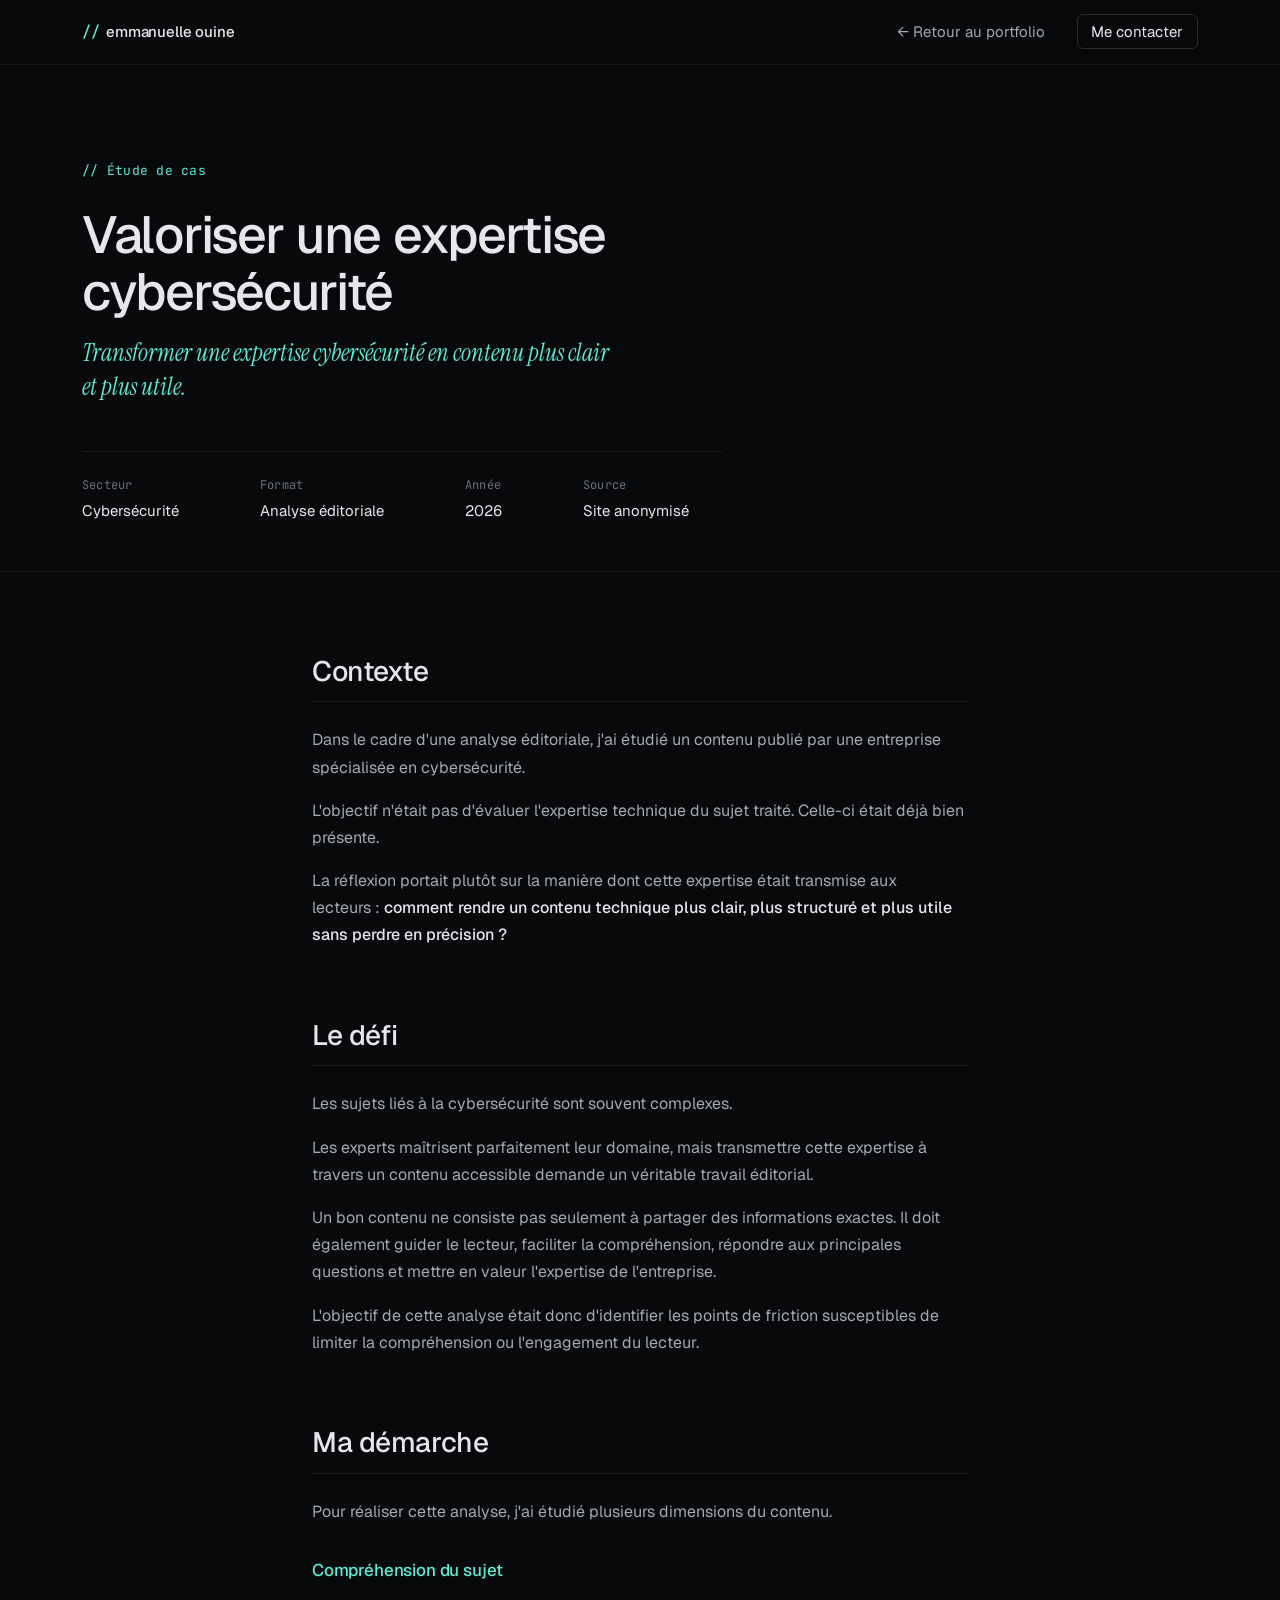
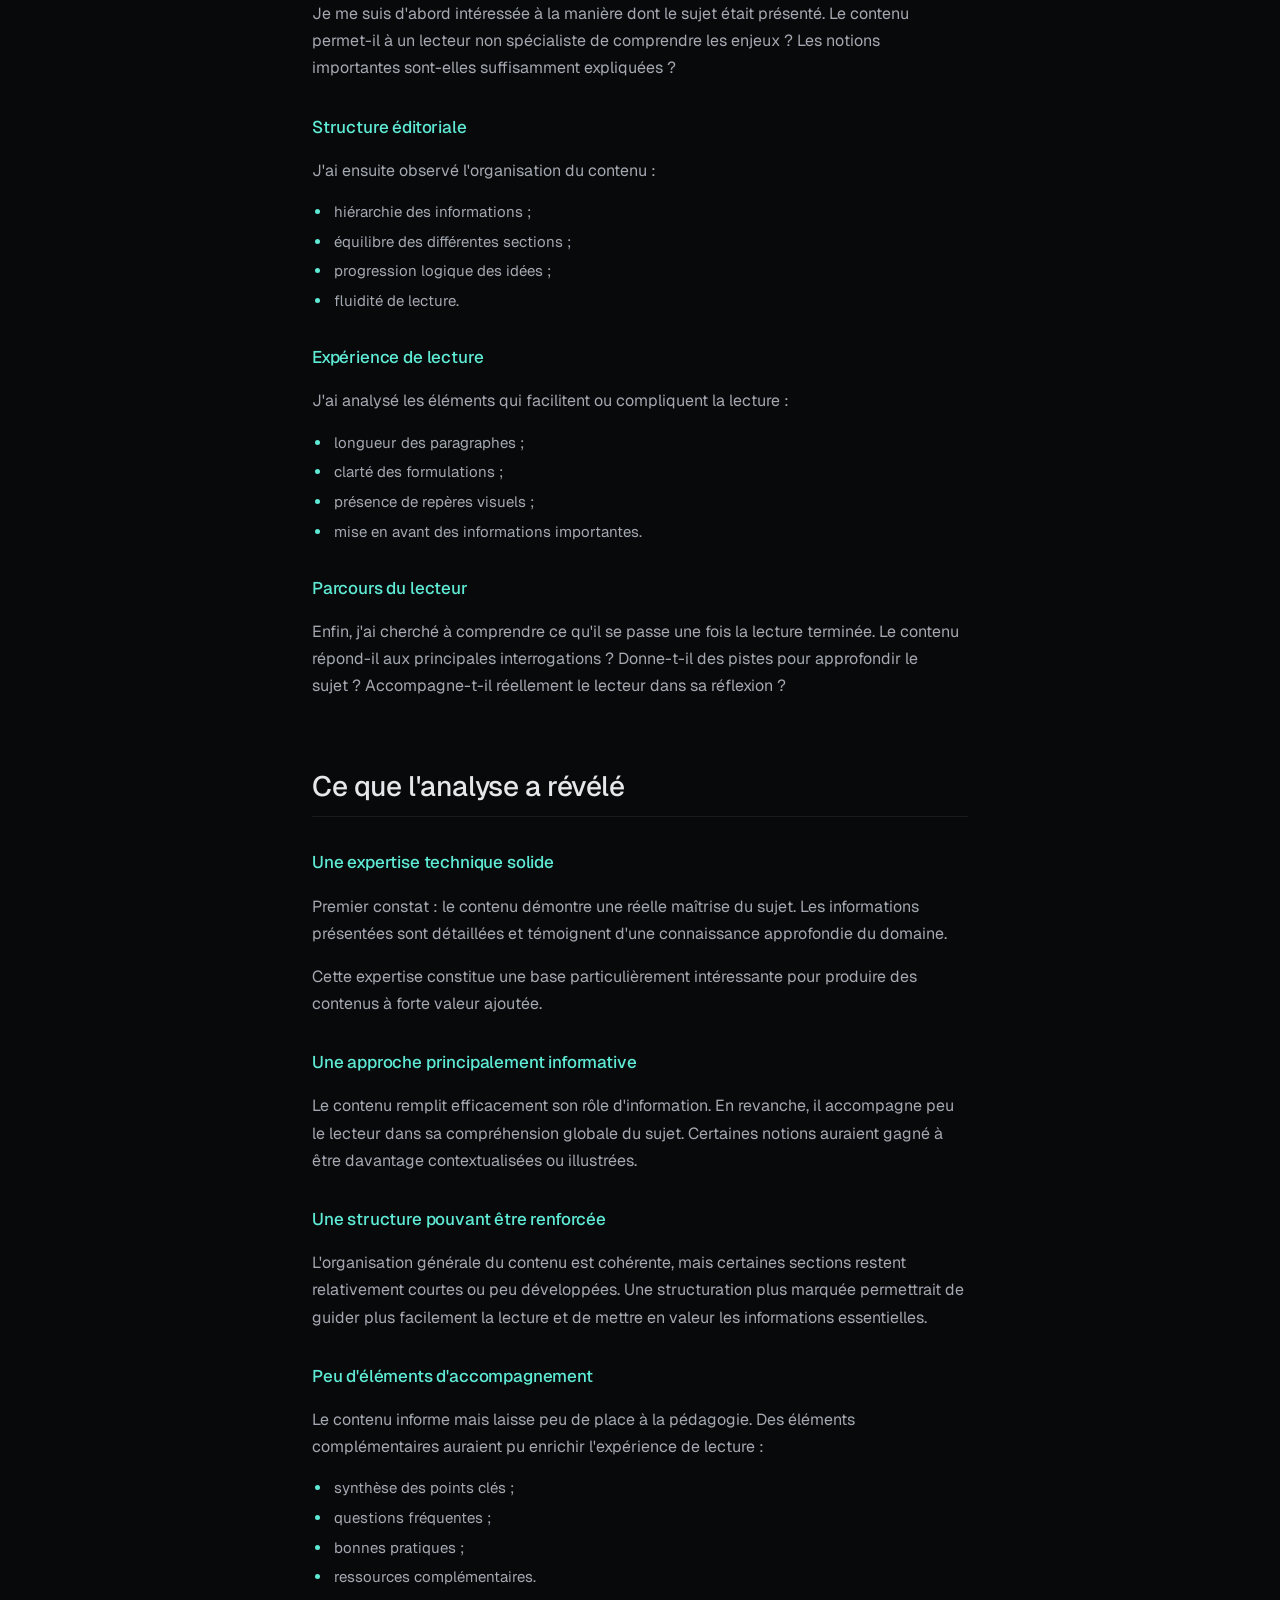
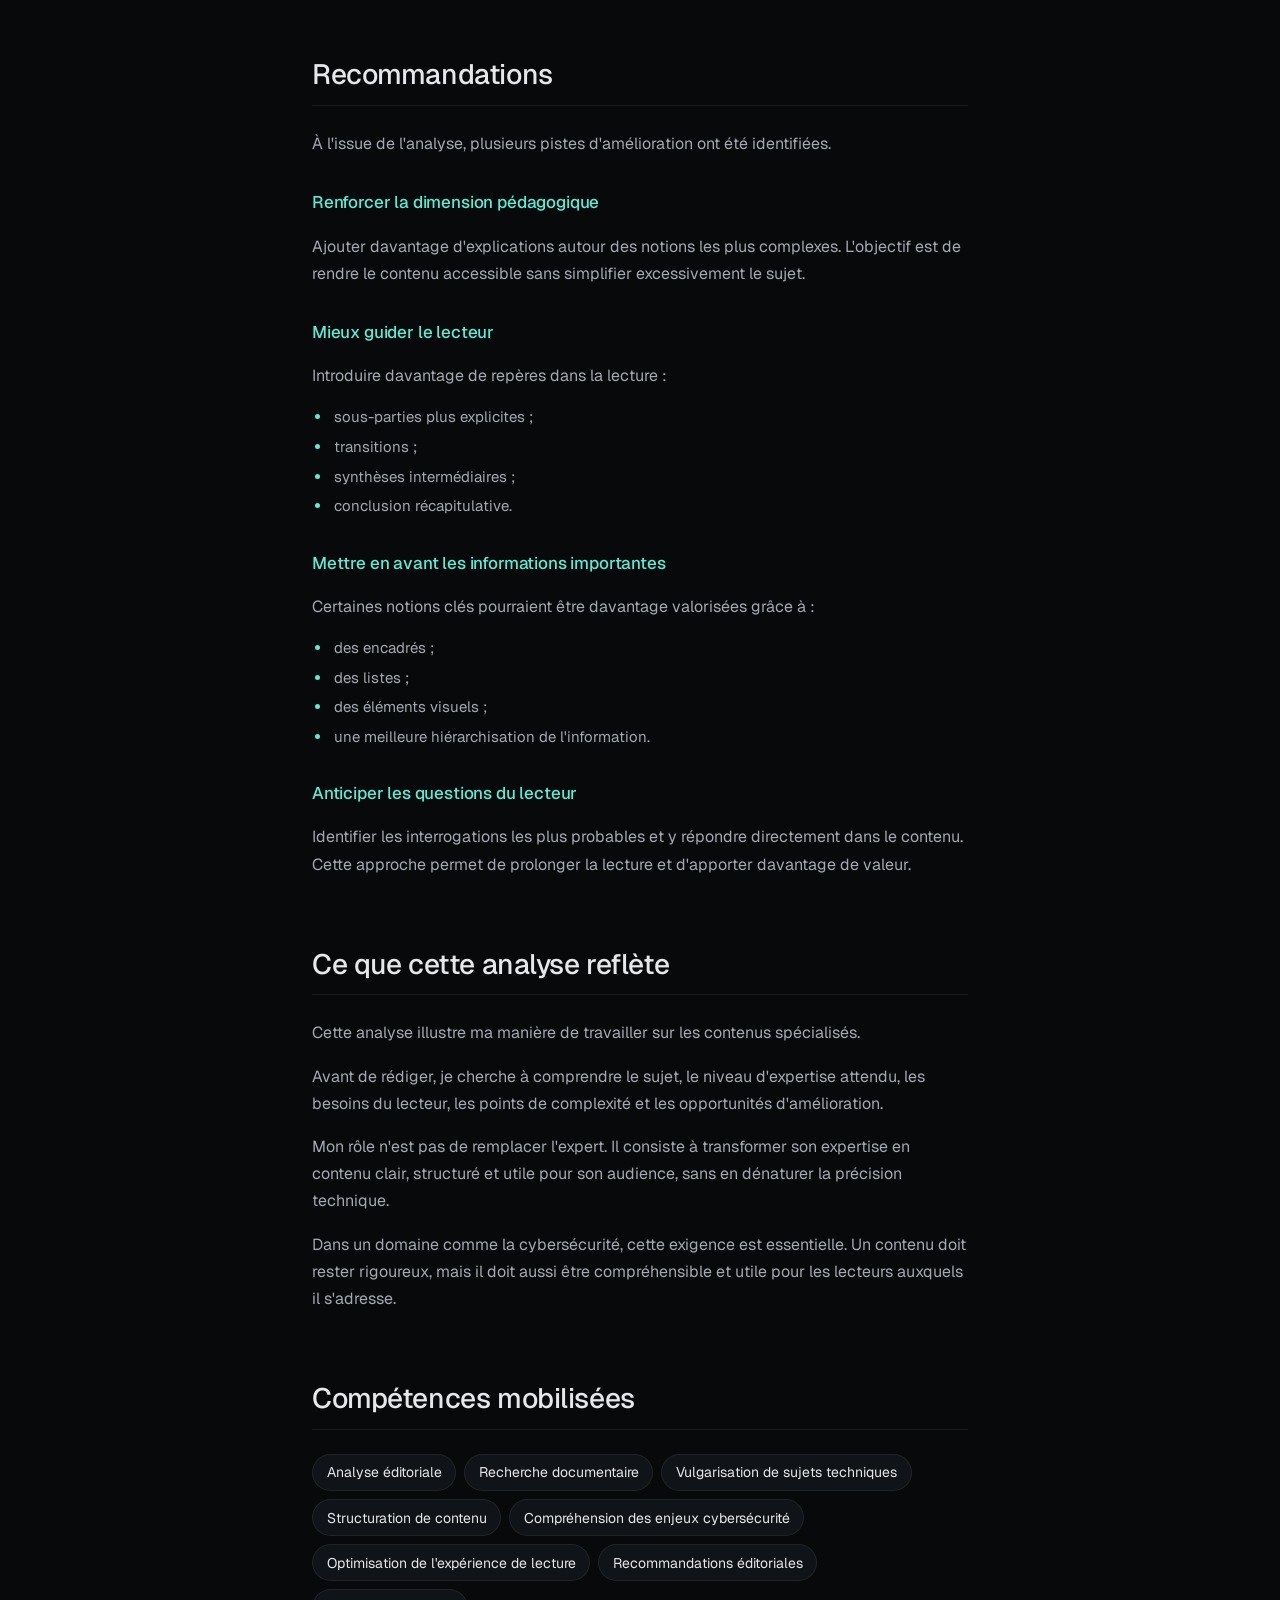
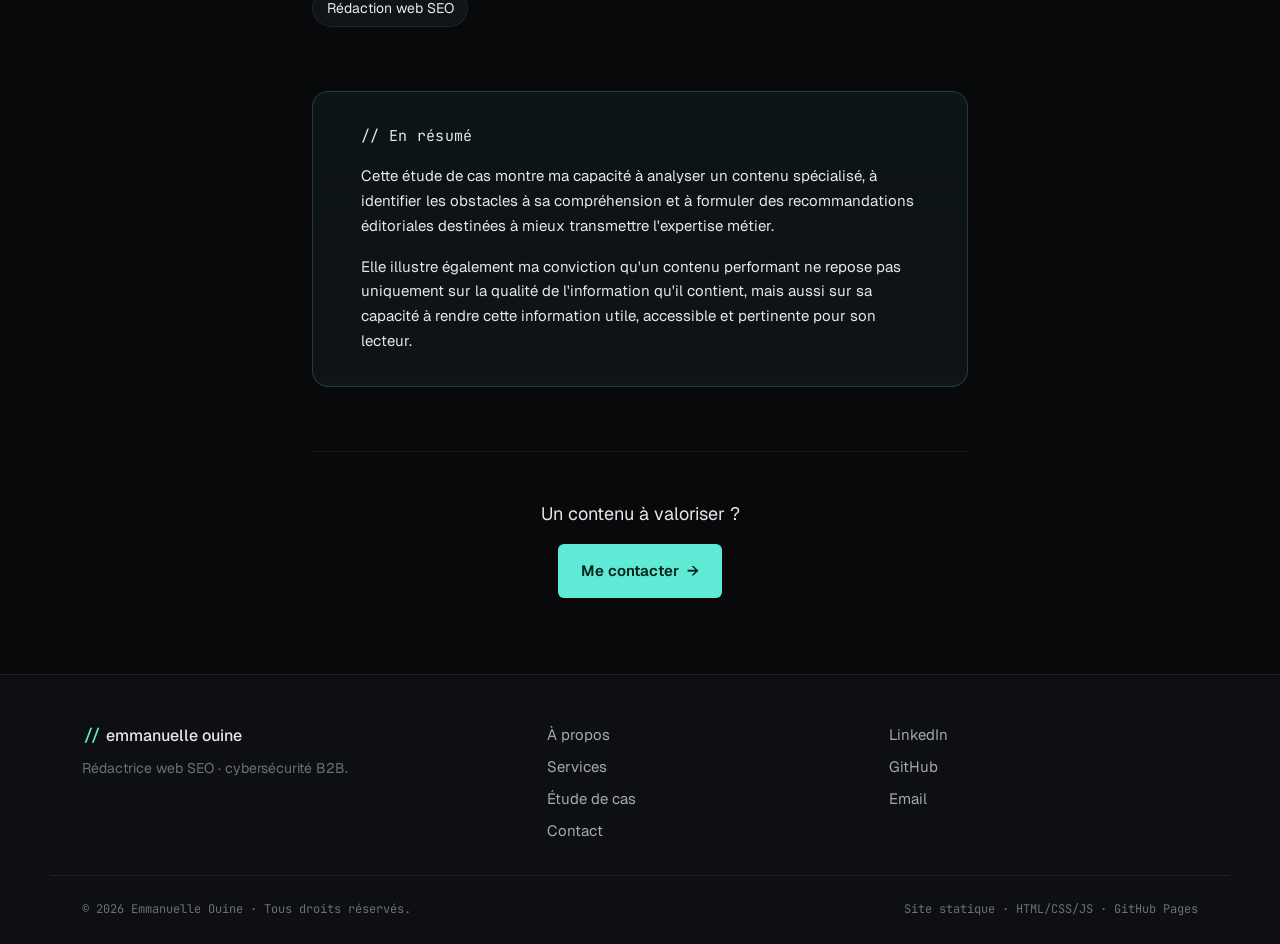
==== etude-de-cas.html @ cb632649 "Update etude-de-cas.html" ====
<!DOCTYPE html>
<html lang="fr">
<head>
  <!-- =============================================================
       MÉTADONNÉES TECHNIQUES
       ============================================================= -->
  <meta charset="UTF-8" />
  <meta name="viewport" content="width=device-width, initial-scale=1.0" />
  <meta name="theme-color" content="#08090b" />

  <!-- =============================================================
       SEO
       ============================================================= -->
  <title>Étude de cas — Valoriser une expertise cybersécurité |  EO Rédaction web</title>
  <meta name="description" content="Analyse éditoriale d'un contenu cybersécurité existant. Identifier les leviers permettant de mieux transmettre une expertise technique à travers le contenu." />
  <meta name="author" content="Emmanuelle Ouine" />
  <meta name="robots" content="index, follow" />
  <link rel="canonical" href="https://eo-redactrice-web.github.io/mon-portfolio/etude-de-cas.html" />

  <!-- Open Graph -->
  <meta property="og:type" content="article" />
  <meta property="og:locale" content="fr_FR" />
  <meta property="og:title" content="Étude de cas — Valoriser une expertise cybersécurité" />
  <meta property="og:description" content="Analyse éditoriale d'un contenu cybersécurité existant." />
  <meta property="og:url" content="https://eo-redactrice-web.github.io/mon-portfolio/etude-de-cas.html" />
  <meta property="og:image" content="https://eo-redactrice-web.github.io/mon-portfolio/assets/img/og-image.png" />

  <!-- Favicon -->
  <link rel="icon" type="image/svg+xml" href="data:image/svg+xml,%3Csvg xmlns='http://www.w3.org/2000/svg' viewBox='0 0 32 32'%3E%3Crect width='32' height='32' rx='6' fill='%2308090b'/%3E%3Ctext x='16' y='22' font-family='monospace' font-size='18' font-weight='700' fill='%235eead4' text-anchor='middle'%3E%2F%2F%3C/text%3E%3C/svg%3E" />

  <!-- Typographie -->
  <link rel="preconnect" href="https://fonts.googleapis.com" />
  <link rel="preconnect" href="https://fonts.gstatic.com" crossorigin />
  <link href="https://fonts.googleapis.com/css2?family=Geist:wght@300;400;500;600;700&family=JetBrains+Mono:wght@400;500&family=Instrument+Serif:ital@0;1&display=swap" rel="stylesheet" />

  <!-- Feuille de style principale (héritée du portfolio) -->
  <link rel="stylesheet" href="assets/css/style.css" />
</head>

<body>

  <!-- =============================================================
       HEADER
       ============================================================= -->
  <header class="site-header">
    <nav class="nav" aria-label="Navigation principale">
      <a href="index.html" class="nav-logo" aria-label="Retour à l'accueil">
        <span class="logo-mark">//</span>
        <span class="logo-name">emmanuelle ouine</span>
      </a>

      <ul class="nav-list">
        <li><a href="index.html">← Retour au portfolio</a></li>
        <li><a href="index.html#contact" class="nav-cta">Me contacter</a></li>
      </ul>
    </nav>
  </header>

  <main id="top">

    <!-- =============================================================
         EN-TÊTE DE L'ÉTUDE
         ============================================================= -->
    <section class="case-hero">
      <div class="container">
        <p class="section-label">// Étude de cas</p>

        <h1 class="case-hero-title">Valoriser une expertise cybersécurité</h1>

        <p class="case-hero-sub">
          Transformer une expertise cybersécurité en contenu plus clair et plus utile.
        </p>

        <ul class="case-hero-meta" aria-label="Métadonnées de l'étude">
          <li><span class="meta-key">Secteur</span><span>Cybersécurité</span></li>
          <li><span class="meta-key">Format</span><span>Analyse éditoriale</span></li>
          <li><span class="meta-key">Année</span><span>2026</span></li>
          <li><span class="meta-key">Source</span><span>Site anonymisé</span></li>
        </ul>
      </div>
    </section>

    <!-- =============================================================
         CORPS DE L'ÉTUDE
         ============================================================= -->
    <article class="case-body">
      <div class="container case-container">

        <!-- Contexte -->
        <section class="case-section">
          <h2>Contexte</h2>
          <p>
            Dans le cadre d'une analyse éditoriale, j'ai étudié un contenu publié par une entreprise spécialisée en cybersécurité.
          </p>
          <p>
            L'objectif n'était pas d'évaluer l'expertise technique du sujet traité. Celle-ci était déjà bien présente.
          </p>
          <p>
            La réflexion portait plutôt sur la manière dont cette expertise était transmise aux lecteurs&nbsp;: <strong>comment rendre un contenu technique plus clair, plus structuré et plus utile sans perdre en précision&nbsp;?</strong>
          </p>
        </section>

        <!-- Défi -->
        <section class="case-section">
          <h2>Le défi</h2>
          <p>
            Les sujets liés à la cybersécurité sont souvent complexes.
          </p>
          <p>
            Les experts maîtrisent parfaitement leur domaine, mais transmettre cette expertise à travers un contenu accessible demande un véritable travail éditorial.
          </p>
          <p>
            Un bon contenu ne consiste pas seulement à partager des informations exactes. Il doit également guider le lecteur, faciliter la compréhension, répondre aux principales questions et mettre en valeur l'expertise de l'entreprise.
          </p>
          <p>
            L'objectif de cette analyse était donc d'identifier les points de friction susceptibles de limiter la compréhension ou l'engagement du lecteur.
          </p>
        </section>

        <!-- Démarche -->
        <section class="case-section">
          <h2>Ma démarche</h2>
          <p>
            Pour réaliser cette analyse, j'ai étudié plusieurs dimensions du contenu.
          </p>

          <h3>Compréhension du sujet</h3>
          <p>
            Je me suis d'abord intéressée à la manière dont le sujet était présenté. Le contenu permet-il à un lecteur non spécialiste de comprendre les enjeux&nbsp;? Les notions importantes sont-elles suffisamment expliquées&nbsp;?
          </p>

          <h3>Structure éditoriale</h3>
          <p>J'ai ensuite observé l'organisation du contenu&nbsp;:</p>
          <ul class="case-list">
            <li>hiérarchie des informations&nbsp;;</li>
            <li>équilibre des différentes sections&nbsp;;</li>
            <li>progression logique des idées&nbsp;;</li>
            <li>fluidité de lecture.</li>
          </ul>

          <h3>Expérience de lecture</h3>
          <p>J'ai analysé les éléments qui facilitent ou compliquent la lecture&nbsp;:</p>
          <ul class="case-list">
            <li>longueur des paragraphes&nbsp;;</li>
            <li>clarté des formulations&nbsp;;</li>
            <li>présence de repères visuels&nbsp;;</li>
            <li>mise en avant des informations importantes.</li>
          </ul>

          <h3>Parcours du lecteur</h3>
          <p>
            Enfin, j'ai cherché à comprendre ce qu'il se passe une fois la lecture terminée. Le contenu répond-il aux principales interrogations&nbsp;? Donne-t-il des pistes pour approfondir le sujet&nbsp;? Accompagne-t-il réellement le lecteur dans sa réflexion&nbsp;?
          </p>
        </section>

        <!-- Constats -->
        <section class="case-section">
          <h2>Ce que l'analyse a révélé</h2>

          <h3>Une expertise technique solide</h3>
          <p>
            Premier constat&nbsp;: le contenu démontre une réelle maîtrise du sujet. Les informations présentées sont détaillées et témoignent d'une connaissance approfondie du domaine.
          </p>
          <p>
            Cette expertise constitue une base particulièrement intéressante pour produire des contenus à forte valeur ajoutée.
          </p>

          <h3>Une approche principalement informative</h3>
          <p>
            Le contenu remplit efficacement son rôle d'information. En revanche, il accompagne peu le lecteur dans sa compréhension globale du sujet. Certaines notions auraient gagné à être davantage contextualisées ou illustrées.
          </p>

          <h3>Une structure pouvant être renforcée</h3>
          <p>
            L'organisation générale du contenu est cohérente, mais certaines sections restent relativement courtes ou peu développées. Une structuration plus marquée permettrait de guider plus facilement la lecture et de mettre en valeur les informations essentielles.
          </p>

          <h3>Peu d'éléments d'accompagnement</h3>
          <p>
            Le contenu informe mais laisse peu de place à la pédagogie. Des éléments complémentaires auraient pu enrichir l'expérience de lecture&nbsp;:
          </p>
          <ul class="case-list">
            <li>synthèse des points clés&nbsp;;</li>
            <li>questions fréquentes&nbsp;;</li>
            <li>bonnes pratiques&nbsp;;</li>
            <li>ressources complémentaires.</li>
          </ul>
        </section>

        <!-- Recommandations -->
        <section class="case-section">
          <h2>Recommandations</h2>
          <p>
            À l'issue de l'analyse, plusieurs pistes d'amélioration ont été identifiées.
          </p>

          <h3>Renforcer la dimension pédagogique</h3>
          <p>
            Ajouter davantage d'explications autour des notions les plus complexes. L'objectif est de rendre le contenu accessible sans simplifier excessivement le sujet.
          </p>

          <h3>Mieux guider le lecteur</h3>
          <p>Introduire davantage de repères dans la lecture&nbsp;:</p>
          <ul class="case-list">
            <li>sous-parties plus explicites&nbsp;;</li>
            <li>transitions&nbsp;;</li>
            <li>synthèses intermédiaires&nbsp;;</li>
            <li>conclusion récapitulative.</li>
          </ul>

          <h3>Mettre en avant les informations importantes</h3>
          <p>Certaines notions clés pourraient être davantage valorisées grâce à&nbsp;:</p>
          <ul class="case-list">
            <li>des encadrés&nbsp;;</li>
            <li>des listes&nbsp;;</li>
            <li>des éléments visuels&nbsp;;</li>
            <li>une meilleure hiérarchisation de l'information.</li>
          </ul>

          <h3>Anticiper les questions du lecteur</h3>
          <p>
            Identifier les interrogations les plus probables et y répondre directement dans le contenu. Cette approche permet de prolonger la lecture et d'apporter davantage de valeur.
          </p>
        </section>

        <!-- Ce que cela reflète (fusion validée) -->
        <section class="case-section">
          <h2>Ce que cette analyse reflète</h2>
          <p>
            Cette analyse illustre ma manière de travailler sur les contenus spécialisés.
          </p>
          <p>
            Avant de rédiger, je cherche à comprendre le sujet, le niveau d'expertise attendu, les besoins du lecteur, les points de complexité et les opportunités d'amélioration.
          </p>
          <p>
            Mon rôle n'est pas de remplacer l'expert. Il consiste à transformer son expertise en contenu clair, structuré et utile pour son audience, sans en dénaturer la précision technique.
          </p>
          <p>
            Dans un domaine comme la cybersécurité, cette exigence est essentielle. Un contenu doit rester rigoureux, mais il doit aussi être compréhensible et utile pour les lecteurs auxquels il s'adresse.
          </p>
        </section>

        <!-- Compétences mobilisées -->
        <section class="case-section">
          <h2>Compétences mobilisées</h2>
          <ul class="case-skills-list">
            <li>Analyse éditoriale</li>
            <li>Recherche documentaire</li>
            <li>Vulgarisation de sujets techniques</li>
            <li>Structuration de contenu</li>
            <li>Compréhension des enjeux cybersécurité</li>
            <li>Optimisation de l'expérience de lecture</li>
            <li>Recommandations éditoriales</li>
            <li>Rédaction web SEO</li>
          </ul>
        </section>

        <!-- En résumé (encadré) -->
        <aside class="case-summary" aria-label="Résumé">
          <p class="case-summary-label">// En résumé</p>
          <p>
            Cette étude de cas montre ma capacité à analyser un contenu spécialisé, à identifier les obstacles à sa compréhension et à formuler des recommandations éditoriales destinées à mieux transmettre l'expertise métier.
          </p>
          <p>
            Elle illustre également ma conviction qu'un contenu performant ne repose pas uniquement sur la qualité de l'information qu'il contient, mais aussi sur sa capacité à rendre cette information utile, accessible et pertinente pour son lecteur.
          </p>
        </aside>

        <!-- CTA final -->
        <div class="case-cta">
          <p class="case-cta-text">Un contenu à valoriser&nbsp;?</p>
          <a href="index.html#contact" class="btn btn-primary">
            Me contacter
            <span aria-hidden="true">→</span>
          </a>
        </div>

      </div>
    </article>

  </main>

  <!-- =============================================================
       FOOTER
       ============================================================= -->
  <footer class="site-footer">
    <div class="container footer-grid">
      <div>
        <p class="footer-logo"><span class="logo-mark">//</span> emmanuelle ouine</p>
        <p class="footer-tag">Rédactrice web SEO · cybersécurité B2B.</p>
      </div>

      <nav class="footer-nav" aria-label="Liens secondaires">
        <a href="index.html#about">À propos</a>
        <a href="index.html#services">Services</a>
        <a href="index.html#portfolio">Étude de cas</a>
        <a href="index.html#contact">Contact</a>
      </nav>

      <div class="footer-social">
        <a href="https://www.linkedin.com/in/emmanuelle-ouine-redactrice-web-seo" target="_blank" rel="noopener">LinkedIn</a>
        <a href="https://github.com/eo-redactrice-web" target="_blank" rel="noopener">GitHub</a>
        <a href="mailto:e.o.redactriceweb@gmail.com">Email</a>
      </div>
    </div>

    <div class="container footer-bottom">
      <p>© <span id="year"></span> Emmanuelle Ouine · Tous droits réservés.</p>
      <p class="footer-tech">Site statique · HTML/CSS/JS · GitHub Pages</p>
    </div>
  </footer>

  <!-- Petit script juste pour l'année dynamique -->
  <script>
    document.getElementById('year').textContent = new Date().getFullYear();
  </script>
</body>
</html>
---- assets/css/style.css ----
/* =================================================================
   STYLE.CSS · Portfolio Emmanuelle Ouine, rédactrice SEO cyber
   ================================================================= */


/* =================================================================
   1. RESET & BASE
   ================================================================= */

*,
*::before,
*::after {
  box-sizing: border-box;
  margin: 0;
  padding: 0;
}

html {
  scroll-behavior: smooth;
  -webkit-text-size-adjust: 100%;
}

body {
  font-family: var(--font-sans);
  font-size: 16px;
  line-height: 1.6;
  color: var(--color-text);
  background: var(--color-bg);
  -webkit-font-smoothing: antialiased;
  -moz-osx-font-smoothing: grayscale;
  overflow-x: hidden;
}

img,
svg {
  max-width: 100%;
  display: block;
}

a {
  color: inherit;
  text-decoration: none;
}

ul,
ol {
  list-style: none;
}

button {
  font: inherit;
  cursor: pointer;
  background: none;
  border: none;
  color: inherit;
}

input,
textarea,
select {
  font: inherit;
  color: inherit;
}

::selection {
  background: var(--color-accent);
  color: var(--color-bg);
}


/* =================================================================
   2. DESIGN TOKENS
   ================================================================= */

:root {
  --color-bg: #08090b;
  --color-bg-soft: #0d0f12;
  --color-bg-card: #101317;
  --color-border: rgba(255, 255, 255, 0.07);
  --color-border-strong: rgba(255, 255, 255, 0.14);

  --color-text: #e6e7ea;
  --color-text-soft: #a4a8b0;
  --color-text-muted: #6b7079;

  --color-accent: #5eead4;
  --color-accent-dim: rgba(94, 234, 212, 0.12);
  --color-accent-glow: rgba(94, 234, 212, 0.25);

  --font-sans: 'Geist', system-ui, -apple-system, 'Segoe UI', sans-serif;
  --font-mono: 'JetBrains Mono', 'SF Mono', Menlo, Consolas, monospace;
  --font-display: 'Instrument Serif', Georgia, serif;

  --space-1: 0.5rem;
  --space-2: 1rem;
  --space-3: 1.5rem;
  --space-4: 2rem;
  --space-5: 3rem;
  --space-6: 4rem;
  --space-7: 6rem;
  --space-8: 8rem;

  --radius-sm: 6px;
  --radius: 10px;
  --radius-lg: 16px;

  --container-w: 1180px;
  --gutter: clamp(1.25rem, 4vw, 2rem);

  --t-fast: 150ms ease;
  --t: 250ms cubic-bezier(0.4, 0, 0.2, 1);
  --t-slow: 500ms cubic-bezier(0.4, 0, 0.2, 1);
}


/* =================================================================
   3. UTILITAIRES & STRUCTURE
   ================================================================= */

.container {
  width: 100%;
  max-width: var(--container-w);
  margin-inline: auto;
  padding-inline: var(--gutter);
}

.section {
  padding-block: clamp(4rem, 10vw, 8rem);
  position: relative;
}

.section-dark {
  background: var(--color-bg-soft);
  border-block: 1px solid var(--color-border);
}

.section-label {
  font-family: var(--font-mono);
  font-size: 0.8125rem;
  color: var(--color-accent);
  letter-spacing: 0.02em;
  margin-bottom: var(--space-3);
}

.section-title {
  font-size: clamp(1.75rem, 4vw, 2.75rem);
  line-height: 1.15;
  font-weight: 500;
  letter-spacing: -0.02em;
  color: var(--color-text);
  margin-bottom: var(--space-3);
  max-width: 22ch;
}

.section-title em {
  font-family: var(--font-display);
  font-style: italic;
  font-weight: 400;
  color: var(--color-accent);
  letter-spacing: 0;
}

.section-sub {
  color: var(--color-text-soft);
  font-size: 1.0625rem;
  max-width: 60ch;
}

.section-head {
  margin-bottom: var(--space-6);
}

.two-col {
  display: grid;
  grid-template-columns: 1fr;
  gap: var(--space-5);
}

@media (min-width: 800px) {
  .two-col {
    grid-template-columns: 220px 1fr;
    gap: var(--space-6);
  }
}

.lead {
  font-size: 1.125rem;
  color: var(--color-text);
  margin-bottom: var(--space-3);
}

.quiet {
  color: var(--color-text-muted);
  font-size: 0.9375rem;
}


/* =================================================================
   4. BARRE DE STATUT
   ================================================================= */

.status-bar {
  display: flex;
  align-items: center;
  gap: 0.625rem;
  justify-content: center;
  padding: 0.625rem var(--gutter);
  font-family: var(--font-mono);
  font-size: 0.75rem;
  color: var(--color-text-muted);
  background: var(--color-bg-soft);
  border-bottom: 1px solid var(--color-border);
}

.status-dot {
  width: 7px;
  height: 7px;
  border-radius: 50%;
  background: var(--color-accent);
  box-shadow: 0 0 0 0 var(--color-accent-glow);
  animation: pulse 2.4s ease-out infinite;
}

@keyframes pulse {
  0%   { box-shadow: 0 0 0 0 var(--color-accent-glow); }
  70%  { box-shadow: 0 0 0 10px rgba(94, 234, 212, 0); }
  100% { box-shadow: 0 0 0 0 rgba(94, 234, 212, 0); }
}


/* =================================================================
   5. HEADER & NAVIGATION
   ================================================================= */

.site-header {
  position: sticky;
  top: 0;
  z-index: 50;
  background: rgba(8, 9, 11, 0.72);
  backdrop-filter: saturate(140%) blur(10px);
  -webkit-backdrop-filter: saturate(140%) blur(10px);
  border-bottom: 1px solid var(--color-border);
}

.nav {
  display: flex;
  align-items: center;
  justify-content: space-between;
  gap: var(--space-3);
  height: 64px;
  max-width: var(--container-w);
  margin-inline: auto;
  padding-inline: var(--gutter);
}

.nav-logo {
  display: inline-flex;
  align-items: baseline;
  gap: 0.4rem;
  font-weight: 500;
  font-size: 0.9375rem;
  letter-spacing: -0.01em;
  color: var(--color-text);
}

.logo-mark {
  font-family: var(--font-mono);
  color: var(--color-accent);
}

.logo-name {
  font-weight: 500;
}

.nav-list {
  display: none;
  align-items: center;
  gap: var(--space-3);
}

@media (min-width: 880px) {
  .nav-list {
    display: flex;
  }
}

.nav-list a {
  font-size: 0.9375rem;
  color: var(--color-text-soft);
  transition: color var(--t-fast);
  padding: 0.4rem 0.5rem;
}

.nav-list a:hover {
  color: var(--color-text);
}

.nav-cta {
  border: 1px solid var(--color-border-strong);
  border-radius: var(--radius-sm);
  padding: 0.45rem 0.85rem !important;
  color: var(--color-text) !important;
  transition: border-color var(--t-fast), background var(--t-fast);
}

.nav-cta:hover {
  border-color: var(--color-accent);
  background: var(--color-accent-dim);
}

.nav-toggle {
  display: flex;
  flex-direction: column;
  gap: 4px;
  padding: 0.5rem;
}

.nav-toggle span {
  width: 22px;
  height: 1.5px;
  background: var(--color-text);
  transition: transform var(--t), opacity var(--t);
}

@media (min-width: 880px) {
  .nav-toggle { display: none; }
}

.nav.is-open .nav-list {
  display: flex;
  position: absolute;
  top: 64px;
  left: 0;
  right: 0;
  flex-direction: column;
  align-items: stretch;
  background: var(--color-bg);
  padding: var(--space-3) var(--gutter);
  border-bottom: 1px solid var(--color-border);
}

.nav.is-open .nav-list a {
  padding: 0.75rem 0;
}


/* =================================================================
   6. BOUTONS
   ================================================================= */

.btn {
  display: inline-flex;
  align-items: center;
  justify-content: center;
  gap: 0.5rem;
  padding: 0.85rem 1.4rem;
  font-size: 0.9375rem;
  font-weight: 500;
  border-radius: var(--radius-sm);
  border: 1px solid transparent;
  transition: background var(--t), border-color var(--t), color var(--t), transform var(--t-fast);
  white-space: nowrap;
}

.btn:active {
  transform: translateY(1px);
}

.btn-primary {
  background: var(--color-accent);
  color: #04211b;
  font-weight: 600;
}

.btn-primary:hover {
  background: #7ff0dc;
  box-shadow: 0 0 0 4px var(--color-accent-dim);
}

.btn-ghost {
  border-color: var(--color-border-strong);
  color: var(--color-text);
}

.btn-ghost:hover {
  border-color: var(--color-accent);
  color: var(--color-accent);
}

.btn-full {
  width: 100%;
}


/* =================================================================
   7. HERO
   ================================================================= */

.hero {
  position: relative;
  padding-block: clamp(4rem, 12vw, 9rem) clamp(4rem, 10vw, 8rem);
  overflow: hidden;
}

.hero-grid {
  position: absolute;
  inset: 0;
  background-image:
    linear-gradient(rgba(255, 255, 255, 0.025) 1px, transparent 1px),
    linear-gradient(90deg, rgba(255, 255, 255, 0.025) 1px, transparent 1px);
  background-size: 56px 56px;
  mask-image: radial-gradient(ellipse at 50% 0%, rgba(0, 0, 0, 1) 0%, rgba(0, 0, 0, 0.2) 60%, transparent 100%);
  -webkit-mask-image: radial-gradient(ellipse at 50% 0%, rgba(0, 0, 0, 1) 0%, rgba(0, 0, 0, 0.2) 60%, transparent 100%);
  pointer-events: none;
}

.hero::before {
  content: "";
  position: absolute;
  top: -20%;
  left: 50%;
  transform: translateX(-50%);
  width: 800px;
  height: 800px;
  background: radial-gradient(circle, var(--color-accent-glow) 0%, transparent 60%);
  filter: blur(80px);
  opacity: 0.35;
  pointer-events: none;
  z-index: 0;
}

.hero-content {
  position: relative;
  z-index: 1;
}

.hero-title {
  font-size: clamp(2.25rem, 6.5vw, 4.5rem);
  line-height: 1.05;
  font-weight: 500;
  letter-spacing: -0.035em;
  margin-bottom: var(--space-4);
  max-width: 18ch;
}

.hero-accent {
  display: block;
  font-family: var(--font-display);
  font-style: italic;
  font-weight: 400;
  color: var(--color-accent);
  letter-spacing: -0.01em;
  margin-top: 0.2em;
}

.hero-sub {
  font-size: 1.1875rem;
  color: var(--color-text-soft);
  max-width: 56ch;
  margin-bottom: var(--space-5);
  line-height: 1.55;
}

.hero-cta {
  display: flex;
  flex-wrap: wrap;
  gap: var(--space-2);
  margin-bottom: var(--space-7);
}

.hero-stats {
  display: grid;
  grid-template-columns: repeat(2, 1fr);
  gap: var(--space-3);
  padding-top: var(--space-4);
  border-top: 1px solid var(--color-border);
  max-width: 700px;
}

@media (min-width: 640px) {
  .hero-stats {
    grid-template-columns: repeat(4, 1fr);
  }
}

.hero-stats li {
  display: flex;
  flex-direction: column;
  gap: 0.25rem;
}

.stat-num {
  font-family: var(--font-mono);
  font-size: 1.0625rem;
  color: var(--color-text);
  font-weight: 500;
}

.stat-label {
  font-size: 0.8125rem;
  color: var(--color-text-muted);
}


/* =================================================================
   8. CARTES SERVICES
   ================================================================= */

.card-grid {
  display: grid;
  grid-template-columns: 1fr;
  gap: var(--space-3);
}

@media (min-width: 800px) {
  .card-grid {
    grid-template-columns: repeat(3, 1fr);
  }
}

.card {
  position: relative;
  padding: var(--space-4);
  background: var(--color-bg-card);
  border: 1px solid var(--color-border);
  border-radius: var(--radius-lg);
  transition: border-color var(--t), transform var(--t);
}

.card:hover {
  border-color: var(--color-border-strong);
  transform: translateY(-2px);
}

.card-highlight {
  border-color: rgba(94, 234, 212, 0.25);
  background: linear-gradient(180deg, rgba(94, 234, 212, 0.04) 0%, var(--color-bg-card) 100%);
}

.card-num {
  font-family: var(--font-mono);
  font-size: 0.8125rem;
  color: var(--color-accent);
  margin-bottom: var(--space-3);
}

.card-title {
  font-size: 1.25rem;
  font-weight: 500;
  letter-spacing: -0.01em;
  margin-bottom: var(--space-2);
}

.card-desc {
  color: var(--color-text-soft);
  margin-bottom: var(--space-3);
  font-size: 0.9375rem;
  line-height: 1.6;
}

.card-tags {
  display: flex;
  flex-wrap: wrap;
  gap: 0.4rem;
}

.card-tags li {
  font-family: var(--font-mono);
  font-size: 0.75rem;
  color: var(--color-text-muted);
  padding: 0.25rem 0.55rem;
  border: 1px solid var(--color-border);
  border-radius: 4px;
}


/* =================================================================
   9. EXPERTISES
   ================================================================= */

.expertise-blocks {
  display: grid;
  grid-template-columns: 1fr;
  gap: var(--space-4);
}

@media (min-width: 720px) {
  .expertise-blocks {
    grid-template-columns: repeat(2, 1fr);
  }
}

.expertise-cat {
  font-family: var(--font-mono);
  font-size: 0.8125rem;
  color: var(--color-accent);
  margin-bottom: var(--space-2);
  font-weight: 500;
  letter-spacing: 0.02em;
}

.chip-list {
  display: flex;
  flex-wrap: wrap;
  gap: 0.4rem;
}

.chip-list li {
  font-size: 0.875rem;
  padding: 0.35rem 0.75rem;
  background: var(--color-bg-card);
  border: 1px solid var(--color-border);
  border-radius: 999px;
  color: var(--color-text);
  transition: border-color var(--t-fast), color var(--t-fast);
}

.chip-list li:hover {
  border-color: var(--color-accent);
  color: var(--color-accent);
}


/* =================================================================
   10. ÉTUDE DE CAS (grille single + multi-cards)
   ================================================================= */

.case-grid {
  display: grid;
  grid-template-columns: 1fr;
  gap: var(--space-3);
}

@media (min-width: 800px) {
  .case-grid {
    grid-template-columns: repeat(3, 1fr);
  }

  /* Variante : étude de cas unique, on centre la carte sur 2 colonnes */
  .case-grid-single {
    grid-template-columns: minmax(0, 720px);
    justify-content: start;
  }
}

.case {
  padding: var(--space-4);
  background: var(--color-bg);
  border: 1px solid var(--color-border);
  border-radius: var(--radius-lg);
  display: flex;
  flex-direction: column;
  gap: var(--space-2);
  transition: border-color var(--t), transform var(--t);
}

.case:hover {
  border-color: var(--color-accent);
  transform: translateY(-2px);
}

.case-head {
  display: flex;
  justify-content: space-between;
  font-family: var(--font-mono);
  font-size: 0.75rem;
  color: var(--color-text-muted);
  margin-bottom: var(--space-2);
}

.case-tag {
  color: var(--color-accent);
}

.case-title {
  font-size: 1.125rem;
  font-weight: 500;
  letter-spacing: -0.01em;
  line-height: 1.35;
}

.case-desc {
  color: var(--color-text-soft);
  font-size: 0.9375rem;
}

.case-results {
  display: flex;
  flex-direction: column;
  gap: 0.5rem;
  margin-top: auto;
  padding-top: var(--space-3);
  border-top: 1px dashed var(--color-border);
}

.case-results li {
  font-size: 0.875rem;
  color: var(--color-text-soft);
}

.case-results strong {
  font-family: var(--font-mono);
  color: var(--color-text);
  font-weight: 500;
  margin-right: 0.4rem;
}


/* =================================================================
   11. DÉMONSTRATIONS RÉDACTIONNELLES (anciennement Articles)
   ================================================================= */

.article-grid {
  display: grid;
  grid-template-columns: 1fr;
  gap: var(--space-2);
}

@media (min-width: 720px) {
  .article-grid {
    grid-template-columns: repeat(2, 1fr);
  }
}

.article-card {
  display: block;
  padding: var(--space-4);
  border: 1px solid var(--color-border);
  border-radius: var(--radius);
  transition: border-color var(--t), background var(--t);
}

.article-card:hover {
  border-color: var(--color-border-strong);
  background: var(--color-bg-soft);
}

.article-card:hover .article-link {
  color: var(--color-accent);
}

.article-meta {
  font-family: var(--font-mono);
  font-size: 0.75rem;
  color: var(--color-text-muted);
  margin-bottom: var(--space-1);
}

.article-title {
  font-size: 1.125rem;
  font-weight: 500;
  letter-spacing: -0.01em;
  margin-bottom: var(--space-1);
  line-height: 1.35;
}

.article-excerpt {
  color: var(--color-text-soft);
  font-size: 0.9375rem;
  margin-bottom: var(--space-2);
}

.article-link {
  font-size: 0.875rem;
  color: var(--color-text-muted);
  transition: color var(--t-fast);
}


/* =================================================================
   12. POURQUOI MOI
   ================================================================= */

.why-grid {
  display: grid;
  grid-template-columns: 1fr;
  gap: var(--space-3);
}

@media (min-width: 720px) {
  .why-grid {
    grid-template-columns: repeat(2, 1fr);
  }
}

@media (min-width: 1000px) {
  .why-grid {
    grid-template-columns: repeat(3, 1fr);
  }
}

.why-item {
  padding: var(--space-4);
  border: 1px solid var(--color-border);
  border-radius: var(--radius);
  background: var(--color-bg);
}

.why-num {
  font-family: var(--font-mono);
  font-size: 0.8125rem;
  color: var(--color-accent);
  margin-bottom: var(--space-2);
}

.why-item h3 {
  font-size: 1.0625rem;
  font-weight: 500;
  margin-bottom: 0.5rem;
  letter-spacing: -0.01em;
}

.why-item p {
  color: var(--color-text-soft);
  font-size: 0.9375rem;
  line-height: 1.6;
}


/* =================================================================
   13. CONTACT
   ================================================================= */

.contact-grid {
  display: grid;
  grid-template-columns: 1fr;
  gap: var(--space-5);
}

@media (min-width: 880px) {
  .contact-grid {
    grid-template-columns: 1fr 1fr;
    gap: var(--space-6);
    align-items: start;
  }
}

.contact-links {
  display: flex;
  flex-direction: column;
  gap: var(--space-2);
  margin-top: var(--space-4);
  padding-top: var(--space-3);
  border-top: 1px solid var(--color-border);
}

.contact-links li {
  display: flex;
  flex-wrap: wrap;
  gap: 0.75rem;
  align-items: baseline;
  font-size: 0.9375rem;
}

.contact-key {
  font-family: var(--font-mono);
  font-size: 0.8125rem;
  color: var(--color-text-muted);
  min-width: 110px;
}

.contact-links a {
  color: var(--color-text);
  border-bottom: 1px solid var(--color-border);
  transition: border-color var(--t-fast), color var(--t-fast);
}

.contact-links a:hover {
  color: var(--color-accent);
  border-color: var(--color-accent);
}

.contact-form {
  display: flex;
  flex-direction: column;
  gap: var(--space-3);
  padding: var(--space-4);
  background: var(--color-bg-card);
  border: 1px solid var(--color-border);
  border-radius: var(--radius-lg);
}

.form-row {
  display: flex;
  flex-direction: column;
  gap: 0.4rem;
}

.form-row label {
  font-family: var(--font-mono);
  font-size: 0.75rem;
  color: var(--color-text-muted);
  letter-spacing: 0.02em;
}

.form-row input,
.form-row textarea,
.form-row select {
  width: 100%;
  padding: 0.7rem 0.85rem;
  background: var(--color-bg);
  border: 1px solid var(--color-border);
  border-radius: var(--radius-sm);
  color: var(--color-text);
  transition: border-color var(--t-fast);
}

.form-row input:focus,
.form-row textarea:focus,
.form-row select:focus {
  outline: none;
  border-color: var(--color-accent);
  box-shadow: 0 0 0 3px var(--color-accent-dim);
}

.form-row textarea {
  resize: vertical;
  min-height: 120px;
  line-height: 1.5;
}

.form-note {
  font-family: var(--font-mono);
  font-size: 0.8125rem;
  color: var(--color-accent);
  min-height: 1.5em;
}


/* =================================================================
   14. FOOTER
   ================================================================= */

.site-footer {
  border-top: 1px solid var(--color-border);
  padding-block: var(--space-5) var(--space-3);
  background: var(--color-bg-soft);
}

.footer-grid {
  display: grid;
  grid-template-columns: 1fr;
  gap: var(--space-4);
  padding-bottom: var(--space-4);
  border-bottom: 1px solid var(--color-border);
}

@media (min-width: 720px) {
  .footer-grid {
    grid-template-columns: 1.4fr 1fr 1fr;
  }
}

.footer-logo {
  font-weight: 500;
  margin-bottom: 0.5rem;
}

.footer-tag {
  color: var(--color-text-muted);
  font-size: 0.875rem;
}

.footer-nav,
.footer-social {
  display: flex;
  flex-direction: column;
  gap: 0.5rem;
  font-size: 0.9375rem;
}

.footer-nav a,
.footer-social a {
  color: var(--color-text-soft);
  transition: color var(--t-fast);
}

.footer-nav a:hover,
.footer-social a:hover {
  color: var(--color-accent);
}

.footer-bottom {
  display: flex;
  flex-wrap: wrap;
  justify-content: space-between;
  gap: var(--space-2);
  margin-top: var(--space-3);
  font-family: var(--font-mono);
  font-size: 0.75rem;
  color: var(--color-text-muted);
}


/* =================================================================
   15. ANIMATIONS AU SCROLL
   ================================================================= */

.reveal {
  opacity: 0;
  transform: translateY(16px);
  transition: opacity 600ms ease, transform 600ms cubic-bezier(0.4, 0, 0.2, 1);
}

.reveal.is-visible {
  opacity: 1;
  transform: translateY(0);
}

@media (prefers-reduced-motion: reduce) {
  *, *::before, *::after {
    animation-duration: 0.01ms !important;
    animation-iteration-count: 1 !important;
    transition-duration: 0.01ms !important;
    scroll-behavior: auto !important;
  }
  .reveal { opacity: 1; transform: none; }
}


/* =================================================================
   16. FOCUS VISIBLE
   ================================================================= */

:focus-visible {
  outline: 2px solid var(--color-accent);
  outline-offset: 3px;
  border-radius: 4px;
}


/* =================================================================
   17. CARTE ÉTUDE DE CAS SIMPLE (section 04)
   ================================================================= */

.case-simple {
  max-width: 640px;
  padding: var(--space-4) var(--space-5);
  background: var(--color-bg);
  border: 1px solid var(--color-border);
  border-radius: var(--radius-lg);
  transition: border-color var(--t);
}

.case-simple:hover {
  border-color: var(--color-border-strong);
}

.case-simple-head {
  display: flex;
  justify-content: space-between;
  font-family: var(--font-mono);
  font-size: 0.75rem;
  color: var(--color-text-muted);
  margin-bottom: var(--space-3);
}

.case-simple-head .case-tag {
  color: var(--color-accent);
}

.case-simple-title {
  font-size: 1.5rem;
  font-weight: 500;
  letter-spacing: -0.02em;
  line-height: 1.25;
  color: var(--color-text);
  margin-bottom: var(--space-2);
}

.case-simple-desc {
  color: var(--color-text-soft);
  font-size: 0.9375rem;
  line-height: 1.55;
  margin-bottom: var(--space-3);
}

.case-simple-cta {
  display: inline-flex;
  align-items: center;
  gap: 0.5rem;
  padding: 0.7rem 1.2rem;
  background: var(--color-accent-dim);
  border: 1px solid var(--color-accent);
  border-radius: var(--radius-sm);
  color: var(--color-accent);
  font-size: 0.9375rem;
  font-weight: 500;
  transition: background var(--t-fast), color var(--t-fast), gap var(--t-fast);
}

.case-simple-cta:hover {
  background: var(--color-accent);
  color: #04211b;
  gap: 0.75rem;
}


/* =================================================================
   18. PAGE DÉDIÉE — ÉTUDE DE CAS (etude-de-cas.html)
   ================================================================= */

/* En-tête de la page */
.case-hero {
  padding-block: clamp(3rem, 8vw, 6rem) clamp(2rem, 5vw, 3rem);
  border-bottom: 1px solid var(--color-border);
}

.case-hero-title {
  font-size: clamp(2rem, 5vw, 3.25rem);
  line-height: 1.1;
  font-weight: 500;
  letter-spacing: -0.025em;
  margin-bottom: var(--space-2);
  max-width: 24ch;
}

.case-hero-sub {
  font-family: var(--font-display);
  font-style: italic;
  font-size: clamp(1.125rem, 2.2vw, 1.5rem);
  color: var(--color-accent);
  line-height: 1.4;
  margin-bottom: var(--space-5);
  max-width: 48ch;
}

.case-hero-meta {
  display: grid;
  grid-template-columns: 1fr 1fr;
  gap: var(--space-2) var(--space-4);
  padding-top: var(--space-3);
  border-top: 1px solid var(--color-border);
  max-width: 640px;
}

@media (min-width: 720px) {
  .case-hero-meta {
    grid-template-columns: repeat(4, auto);
    gap: var(--space-5);
  }
}

.case-hero-meta li {
  display: flex;
  flex-direction: column;
  gap: 0.2rem;
}

.case-hero-meta .meta-key {
  font-family: var(--font-mono);
  font-size: 0.75rem;
  color: var(--color-text-muted);
  letter-spacing: 0.02em;
}

.case-hero-meta li > span:last-child {
  font-size: 0.9375rem;
  color: var(--color-text);
}

/* Corps de l'étude (colonne lisible) */
.case-body {
  padding-block: clamp(3rem, 6vw, 5rem);
}

.case-container {
  max-width: 720px;
}

.case-section {
  margin-bottom: var(--space-6);
}

.case-section h2 {
  font-size: clamp(1.4rem, 2.5vw, 1.75rem);
  font-weight: 500;
  letter-spacing: -0.015em;
  color: var(--color-text);
  margin-bottom: var(--space-3);
  padding-bottom: var(--space-1);
  border-bottom: 1px solid var(--color-border);
}

.case-section h3 {
  font-size: 1.0625rem;
  font-weight: 500;
  letter-spacing: -0.01em;
  color: var(--color-accent);
  margin-top: var(--space-4);
  margin-bottom: var(--space-2);
}

.case-section p {
  color: var(--color-text-soft);
  line-height: 1.7;
  margin-bottom: var(--space-2);
  font-size: 1rem;
}

.case-section p strong {
  color: var(--color-text);
  font-weight: 500;
}

.case-list {
  margin-bottom: var(--space-3);
  padding-left: 0;
}

.case-list li {
  position: relative;
  padding-left: 1.4rem;
  margin-bottom: 0.4rem;
  color: var(--color-text-soft);
  font-size: 0.9375rem;
  line-height: 1.55;
}

.case-list li::before {
  content: "";
  position: absolute;
  left: 0.2rem;
  top: 0.6em;
  width: 5px;
  height: 5px;
  border-radius: 50%;
  background: var(--color-accent);
}

/* Compétences mobilisées (chips) */
.case-skills-list {
  display: flex;
  flex-wrap: wrap;
  gap: 0.5rem;
}

.case-skills-list li {
  font-size: 0.875rem;
  padding: 0.4rem 0.85rem;
  background: var(--color-bg-card);
  border: 1px solid var(--color-border);
  border-radius: 999px;
  color: var(--color-text);
}

/* Encadré "En résumé" */
.case-summary {
  margin-top: var(--space-6);
  margin-bottom: var(--space-6);
  padding: var(--space-4) var(--space-5);
  background: linear-gradient(180deg, rgba(94, 234, 212, 0.05) 0%, var(--color-bg-card) 100%);
  border: 1px solid rgba(94, 234, 212, 0.2);
  border-radius: var(--radius-lg);
}

.case-summary-label {
  font-family: var(--font-mono);
  font-size: 0.8125rem;
  color: var(--color-accent);
  letter-spacing: 0.02em;
  margin-bottom: var(--space-2);
}

.case-summary p {
  color: var(--color-text);
  line-height: 1.65;
  margin-bottom: var(--space-2);
  font-size: 0.9375rem;
}

.case-summary p:last-child {
  margin-bottom: 0;
}

/* CTA final */
.case-cta {
  display: flex;
  flex-direction: column;
  align-items: center;
  gap: var(--space-2);
  padding-top: var(--space-5);
  margin-top: var(--space-4);
  border-top: 1px solid var(--color-border);
  text-align: center;
}

.case-cta-text {
  font-size: 1.125rem;
  color: var(--color-text);
  margin: 0;
}


/* =================================================================
   19. PAGE ARTICLE (articles/*.html)
   Réutilise au maximum les composants existants. N'ajoute que les
   styles strictement nécessaires non couverts par le portfolio.
   ================================================================= */

/* En-tête article (hérite du même esprit que .case-hero) */
.article-hero {
  padding-block: clamp(3rem, 8vw, 6rem) clamp(2rem, 5vw, 3rem);
  border-bottom: 1px solid var(--color-border);
}

.article-hero-title {
  font-size: clamp(2rem, 5vw, 3.25rem);
  line-height: 1.15;
  font-weight: 500;
  letter-spacing: -0.025em;
  margin-bottom: var(--space-4);
  max-width: 26ch;
}

/* Métadonnées (date, lecture, catégorie) — variante de .case-hero-meta */
.article-meta {
  display: grid;
  grid-template-columns: 1fr 1fr;
  gap: var(--space-2) var(--space-4);
  padding-top: var(--space-3);
  border-top: 1px solid var(--color-border);
  max-width: 540px;
}

@media (min-width: 720px) {
  .article-meta {
    grid-template-columns: repeat(3, auto);
    gap: var(--space-5);
  }
}

.article-meta li {
  display: flex;
  flex-direction: column;
  gap: 0.2rem;
}

.article-meta .meta-key {
  font-family: var(--font-mono);
  font-size: 0.75rem;
  color: var(--color-text-muted);
  letter-spacing: 0.02em;
}

.article-meta li > span:last-child {
  font-size: 0.9375rem;
  color: var(--color-text);
}

/* Corps article (utilise déjà .case-container pour la largeur de lecture) */
.article-body {
  padding-block: clamp(3rem, 6vw, 5rem);
}

.article-section {
  margin-bottom: var(--space-6);
}

.article-section h2 {
  font-size: clamp(1.4rem, 2.5vw, 1.75rem);
  font-weight: 500;
  letter-spacing: -0.015em;
  color: var(--color-text);
  margin-top: var(--space-5);
  margin-bottom: var(--space-3);
  padding-bottom: var(--space-1);
  border-bottom: 1px solid var(--color-border);
}

.article-section h3 {
  font-size: 1.125rem;
  font-weight: 500;
  letter-spacing: -0.01em;
  color: var(--color-accent);
  margin-top: var(--space-4);
  margin-bottom: var(--space-2);
}

.article-section p {
  color: var(--color-text-soft);
  line-height: 1.75;
  margin-bottom: var(--space-2);
  font-size: 1rem;
}

/* Liens externes inline dans le texte — soulignement discret cyan */
.article-content p a,
.article-content p a:link,
.article-content p a:visited {
  color: var(--color-text) !important;
  text-decoration: none;
  border-bottom: 1px solid rgba(94, 234, 212, 0.4);
  transition: color 0.2s ease, border-color 0.2s ease;
}

.article-content p a:hover {
  color: var(--color-accent) !important;
  border-bottom-color: var(--color-accent);
}

/* Mots en gras — un peu plus clairs que le texte courant, pas en cyan */
.article-content strong {
  color: var(--color-text);
  font-weight: 500;
}

/* Encadré "En bref" en tête d'article (chapeau GEO) */
.article-summary-geo {
  margin-bottom: var(--space-5);
  padding: var(--space-4) var(--space-5);
  background: var(--color-bg-card);
  border-left: 3px solid var(--color-accent);
  border-radius: var(--radius);
}

.article-summary-label {
  font-family: var(--font-mono);
  font-size: 0.8125rem;
  color: var(--color-accent);
  letter-spacing: 0.02em;
  margin-bottom: var(--space-2);
}

.article-summary-geo p:not(.article-summary-label) {
  color: var(--color-text);
  line-height: 1.65;
  font-size: 0.9375rem;
  margin-bottom: 0;
}

/* Listes dans le résumé final ("Ce qu'il faut retenir") */
.article-list-summary {
  margin-block: var(--space-2);
}

/* Mention légale (article test) */
.article-legal {
  margin-top: var(--space-5);
  padding-top: var(--space-3);
  border-top: 1px dashed var(--color-border);
}

.article-legal p {
  font-family: var(--font-mono);
  font-size: 0.75rem;
  color: var(--color-text-muted);
  line-height: 1.5;
  text-align: center;
  margin: 0;
}

/* Images intégrées à l'article */
.article-figure {
  margin: var(--space-4) 0;
}

.article-figure img {
  display: block;
  width: 100%;
  height: auto;
  border-radius: var(--radius);
  border: 1px solid var(--color-border);
}
/* =================================================================
   20. ENCADRÉ DÉFINITION (article EDR et autres définitions)
   Style différencié de l'encadré "En bref" (article-summary-geo)
   pour ne pas créer de confusion visuelle.
   ================================================================= */

.article-definition {
  margin-block: var(--space-5);
  padding: var(--space-4) var(--space-5);
  background: var(--color-bg-card);
  border: 1px solid rgba(94, 234, 212, 0.25);
  border-radius: var(--radius-lg);
  position: relative;
}

.article-definition-label {
  font-family: var(--font-mono);
  font-size: 0.8125rem;
  color: var(--color-accent);
  letter-spacing: 0.02em;
  margin-bottom: var(--space-2);
}

.article-definition-term {
  font-size: 1.0625rem;
  font-weight: 500;
  color: var(--color-text);
  letter-spacing: -0.01em;
  margin-bottom: var(--space-2);
}

.article-definition p:last-child {
  color: var(--color-text-soft);
  line-height: 1.7;
  font-size: 0.9375rem;
  margin-bottom: 0;
}

/* =================================================================
   21. TABLEAU COMPARATIF DANS L'ARTICLE
   Responsive : scroll horizontal sur mobile pour éviter de casser
   la mise en page.
   ================================================================= */

.article-table-wrapper {
  margin-block: var(--space-4);
  overflow-x: auto;
  -webkit-overflow-scrolling: touch;
}

.article-table {
  width: 100%;
  min-width: 480px;
  border-collapse: collapse;
  font-size: 0.9375rem;
  background: var(--color-bg-card);
  border: 1px solid var(--color-border);
  border-radius: var(--radius);
  overflow: hidden;
}

.article-table thead {
  background: rgba(94, 234, 212, 0.06);
}

.article-table th {
  padding: var(--space-3) var(--space-3);
  text-align: left;
  font-weight: 500;
  color: var(--color-accent);
  font-size: 0.9375rem;
  border-bottom: 1px solid rgba(94, 234, 212, 0.25);
}

.article-table td {
  padding: var(--space-3);
  color: var(--color-text-soft);
  line-height: 1.55;
  border-bottom: 1px solid var(--color-border);
  vertical-align: top;
}

.article-table tbody tr:last-child td {
  border-bottom: none;
}

.article-table tbody tr:nth-child(even) {
  background: rgba(255, 255, 255, 0.015);
}

.article-table td + td {
  border-left: 1px solid var(--color-border);
}

.article-table th + th {
  border-left: 1px solid rgba(94, 234, 212, 0.25);
}

/* =================================================================
   22. AMÉLIORATIONS LECTURE & PROTECTION ARTICLES
   - Justification du texte sur desktop avec césures automatiques
   - En-têtes du tableau comparatif centrés
   - Désactivation de la sélection du texte (anti-copie)
   ================================================================= */

/* ----- Justification responsive avec césures ----- */
/* Sur mobile (< 720px) : alignement à gauche (évite les rivières blanches sur colonne étroite) */
/* Sur desktop (≥ 720px) : justification avec césures automatiques en français */

@media (min-width: 720px) {
  .article-content p {
    text-align: justify;
    hyphens: auto;
    -webkit-hyphens: auto;
    -ms-hyphens: auto;
    text-wrap: pretty;
  }
}

/* ----- En-têtes du tableau comparatif centrés ----- */

.article-table th {
  text-align: center;
}

/* ----- Protection anti-copie soft (sélection désactivée) ----- */
/* Appliqué uniquement sur le contenu des articles, pas sur le reste du portfolio */

.article-content,
.article-content * {
  -webkit-user-select: none;
  -moz-user-select: none;
  -ms-user-select: none;
  user-select: none;
}

/* Indiquer visuellement que la sélection n'est pas possible */
.article-content {
  -webkit-touch-callout: none;
}
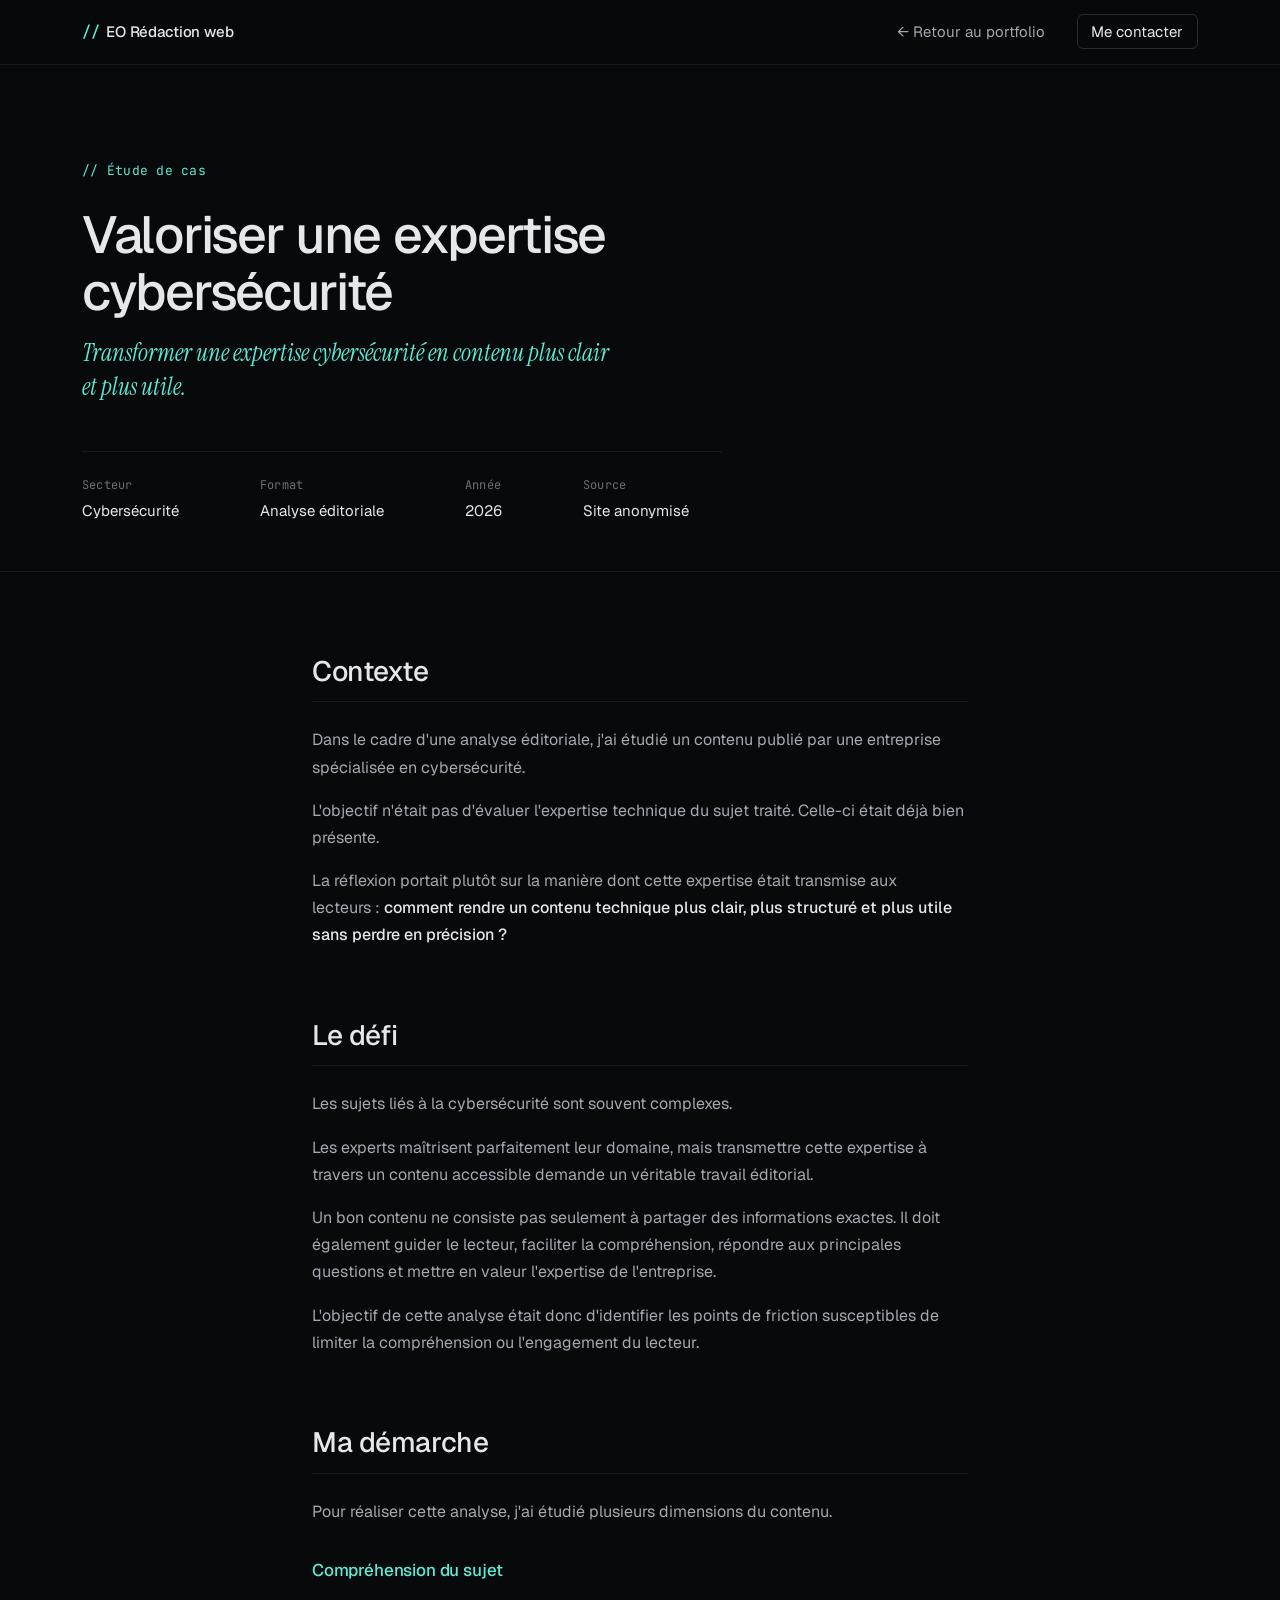
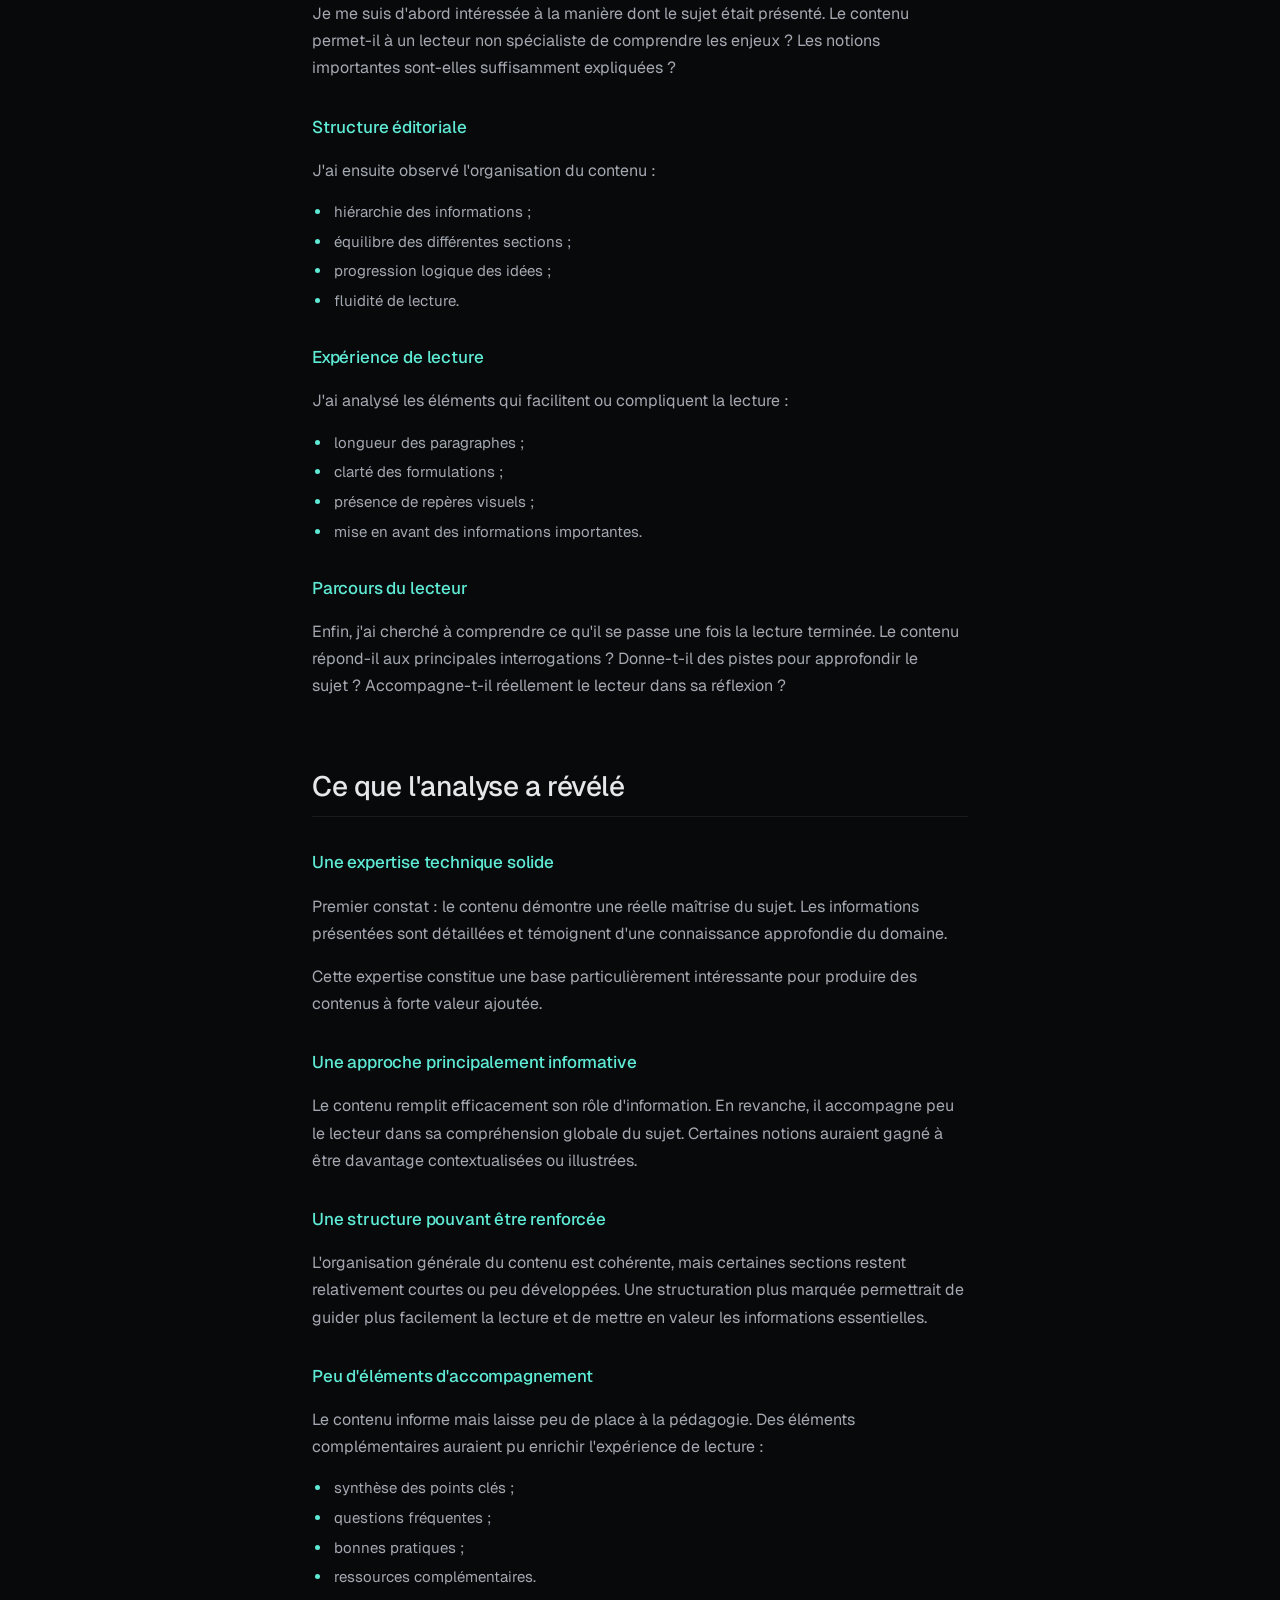
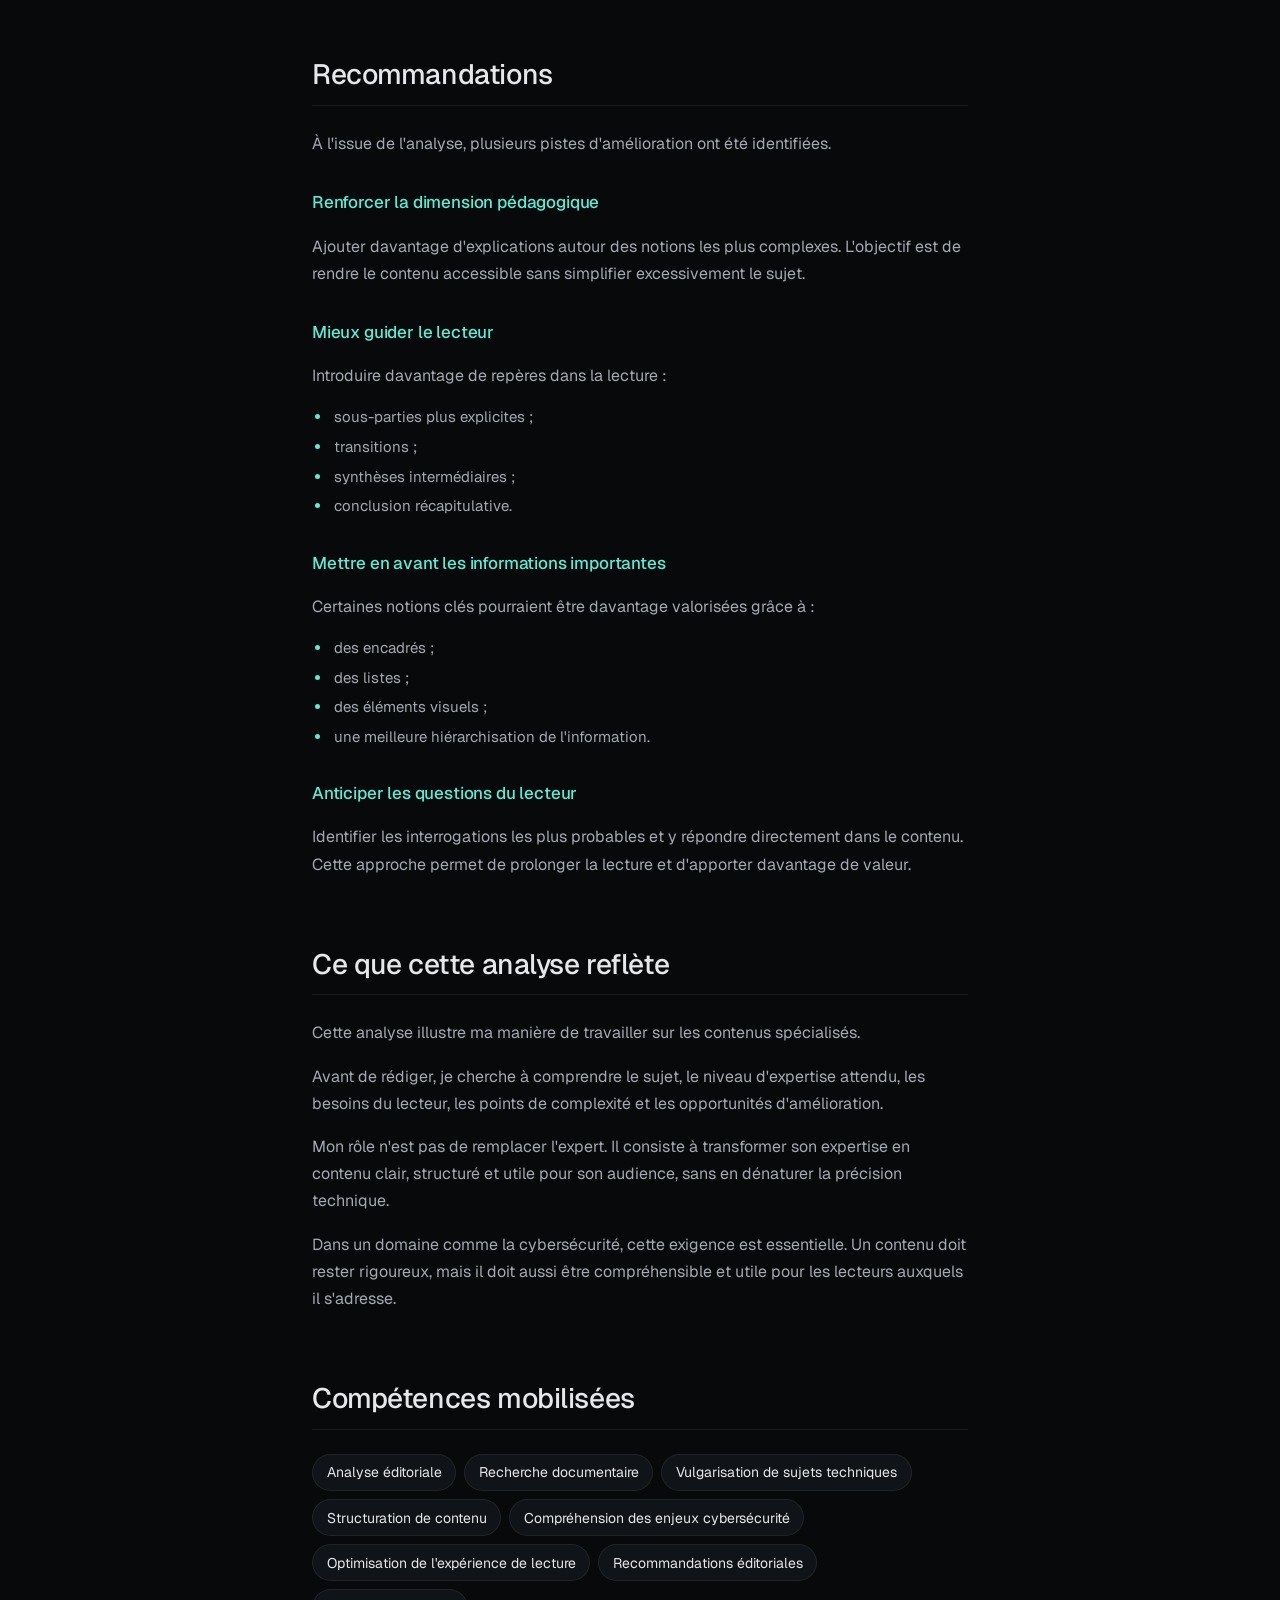
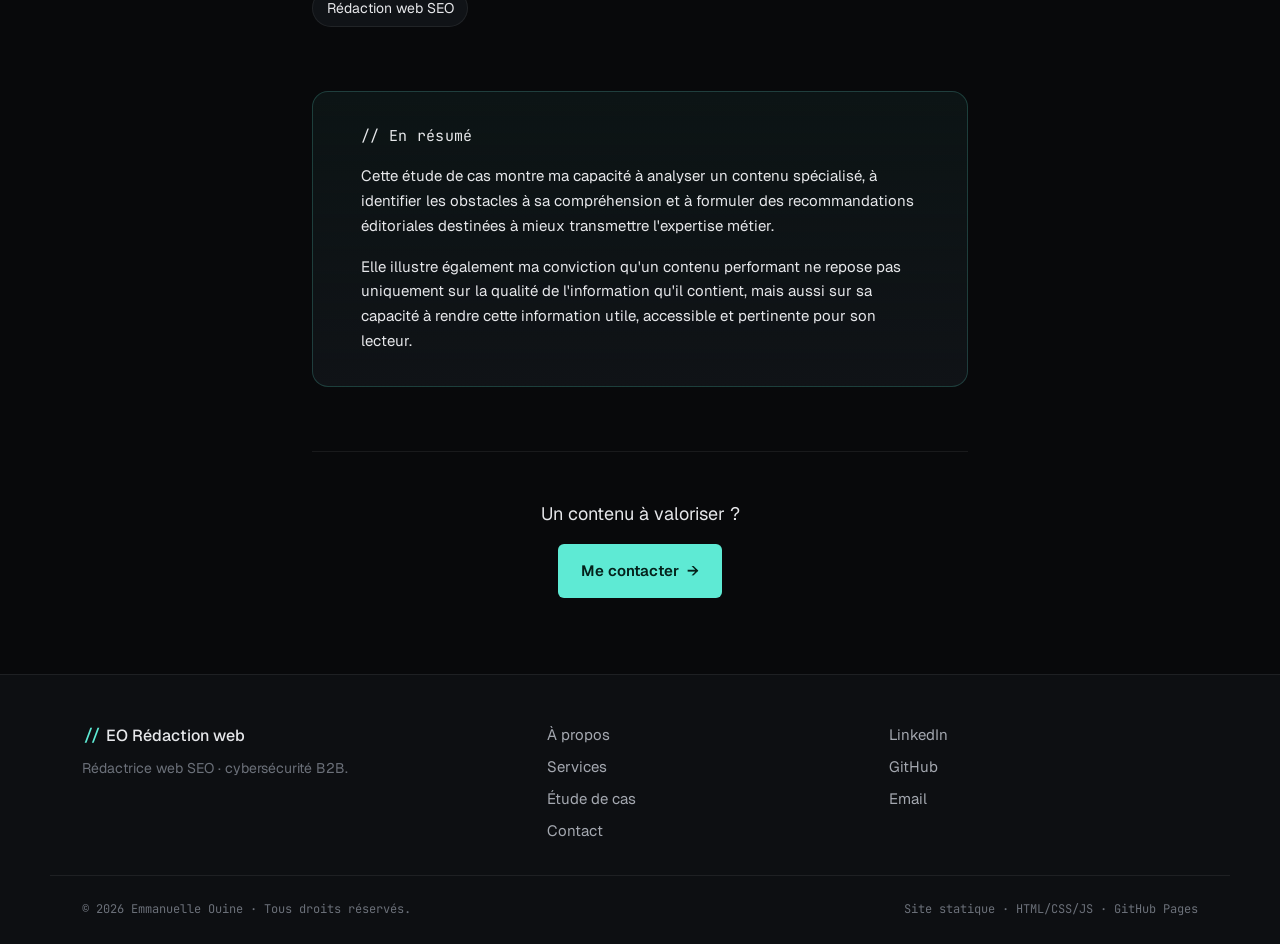
==== commit ba336ee0: "Update etude-de-cas.html" ====
--- a/etude-de-cas.html
+++ b/etude-de-cas.html
@@ -13,7 +13,7 @@
        ============================================================= -->
   <title>Étude de cas — Valoriser une expertise cybersécurité |  EO Rédaction web</title>
   <meta name="description" content="Analyse éditoriale d'un contenu cybersécurité existant. Identifier les leviers permettant de mieux transmettre une expertise technique à travers le contenu." />
-  <meta name="author" content="Emmanuelle Ouine" />
+  <meta name="author" content="EO Rédaction web" />
   <meta name="robots" content="index, follow" />
   <link rel="canonical" href="https://eo-redactrice-web.github.io/mon-portfolio/etude-de-cas.html" />
 
@@ -46,7 +46,7 @@
     <nav class="nav" aria-label="Navigation principale">
       <a href="index.html" class="nav-logo" aria-label="Retour à l'accueil">
         <span class="logo-mark">//</span>
-        <span class="logo-name">emmanuelle ouine</span>
+        <span class="logo-name">EO Rédaction web</span>
       </a>
 
       <ul class="nav-list">
@@ -286,7 +286,7 @@
   <footer class="site-footer">
     <div class="container footer-grid">
       <div>
-        <p class="footer-logo"><span class="logo-mark">//</span> emmanuelle ouine</p>
+        <p class="footer-logo"><span class="logo-mark">//</span> EO Rédaction web</p>
         <p class="footer-tag">Rédactrice web SEO · cybersécurité B2B.</p>
       </div>
 
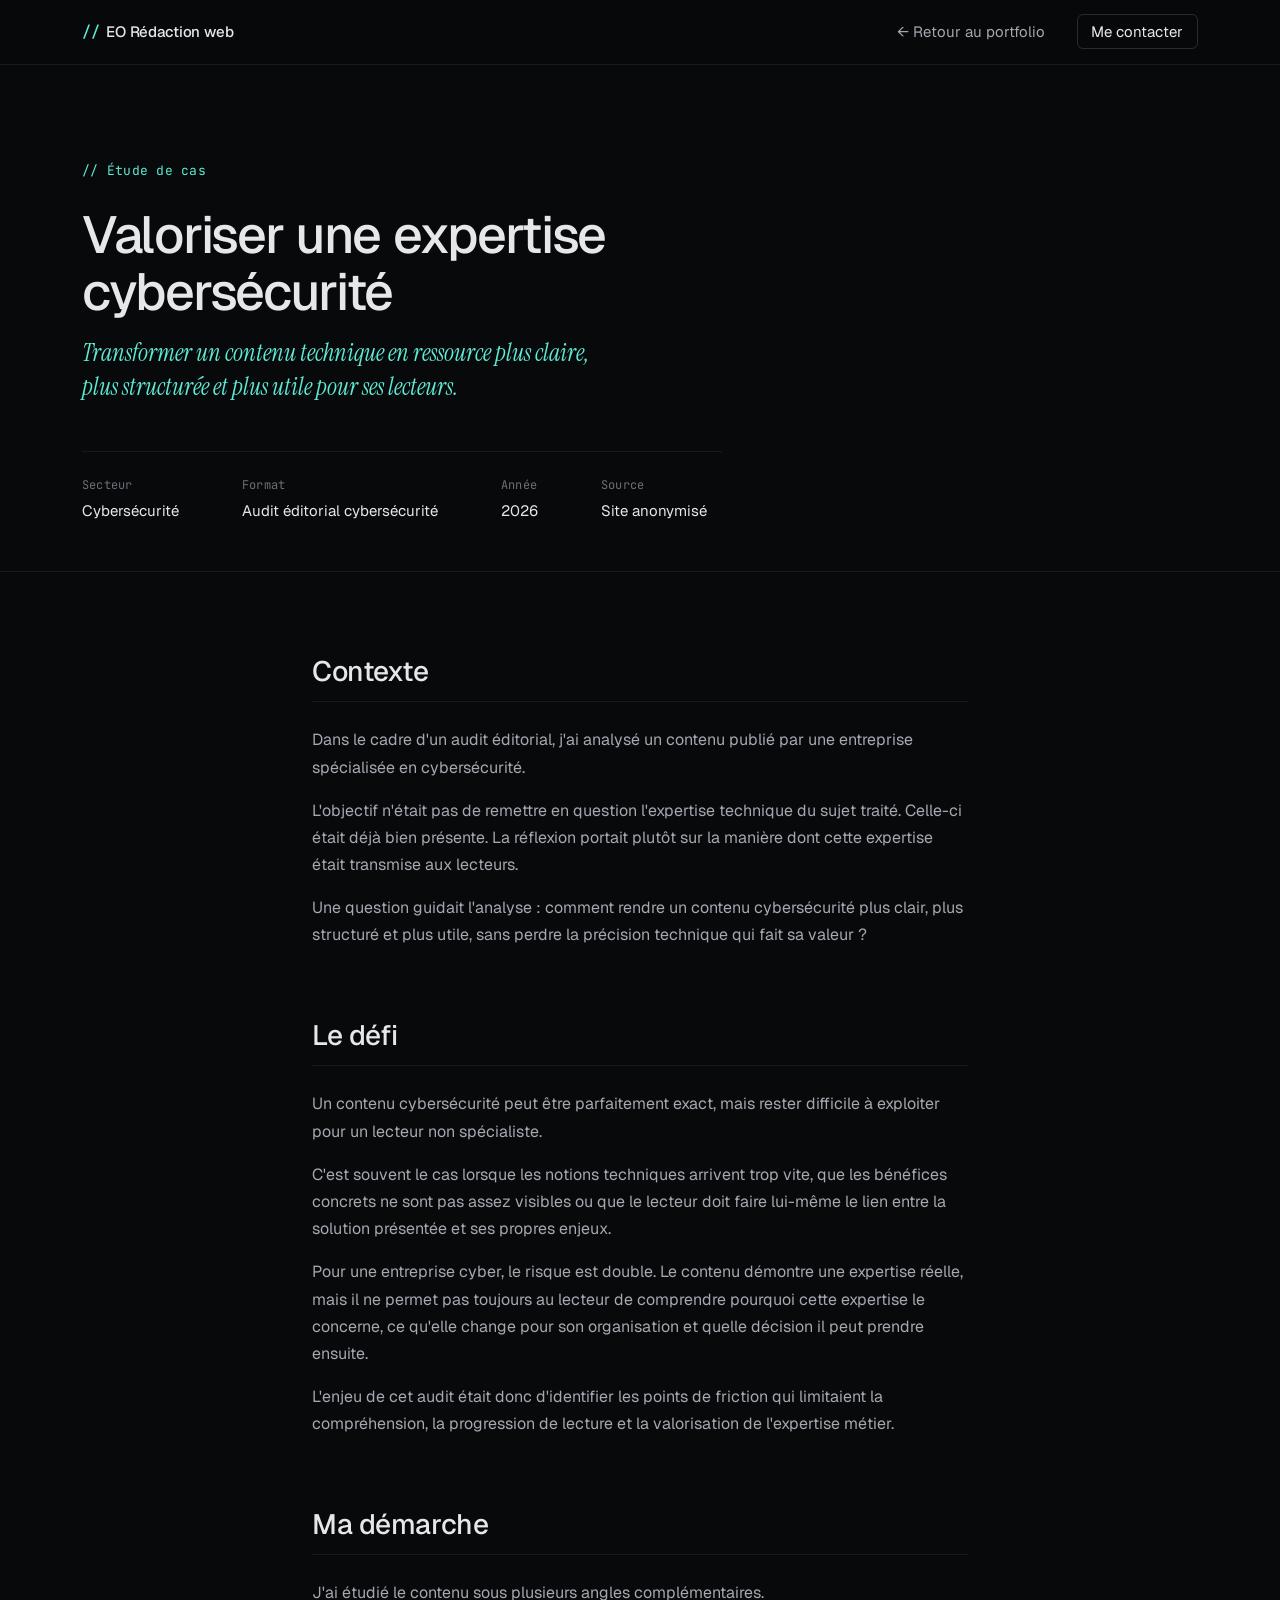
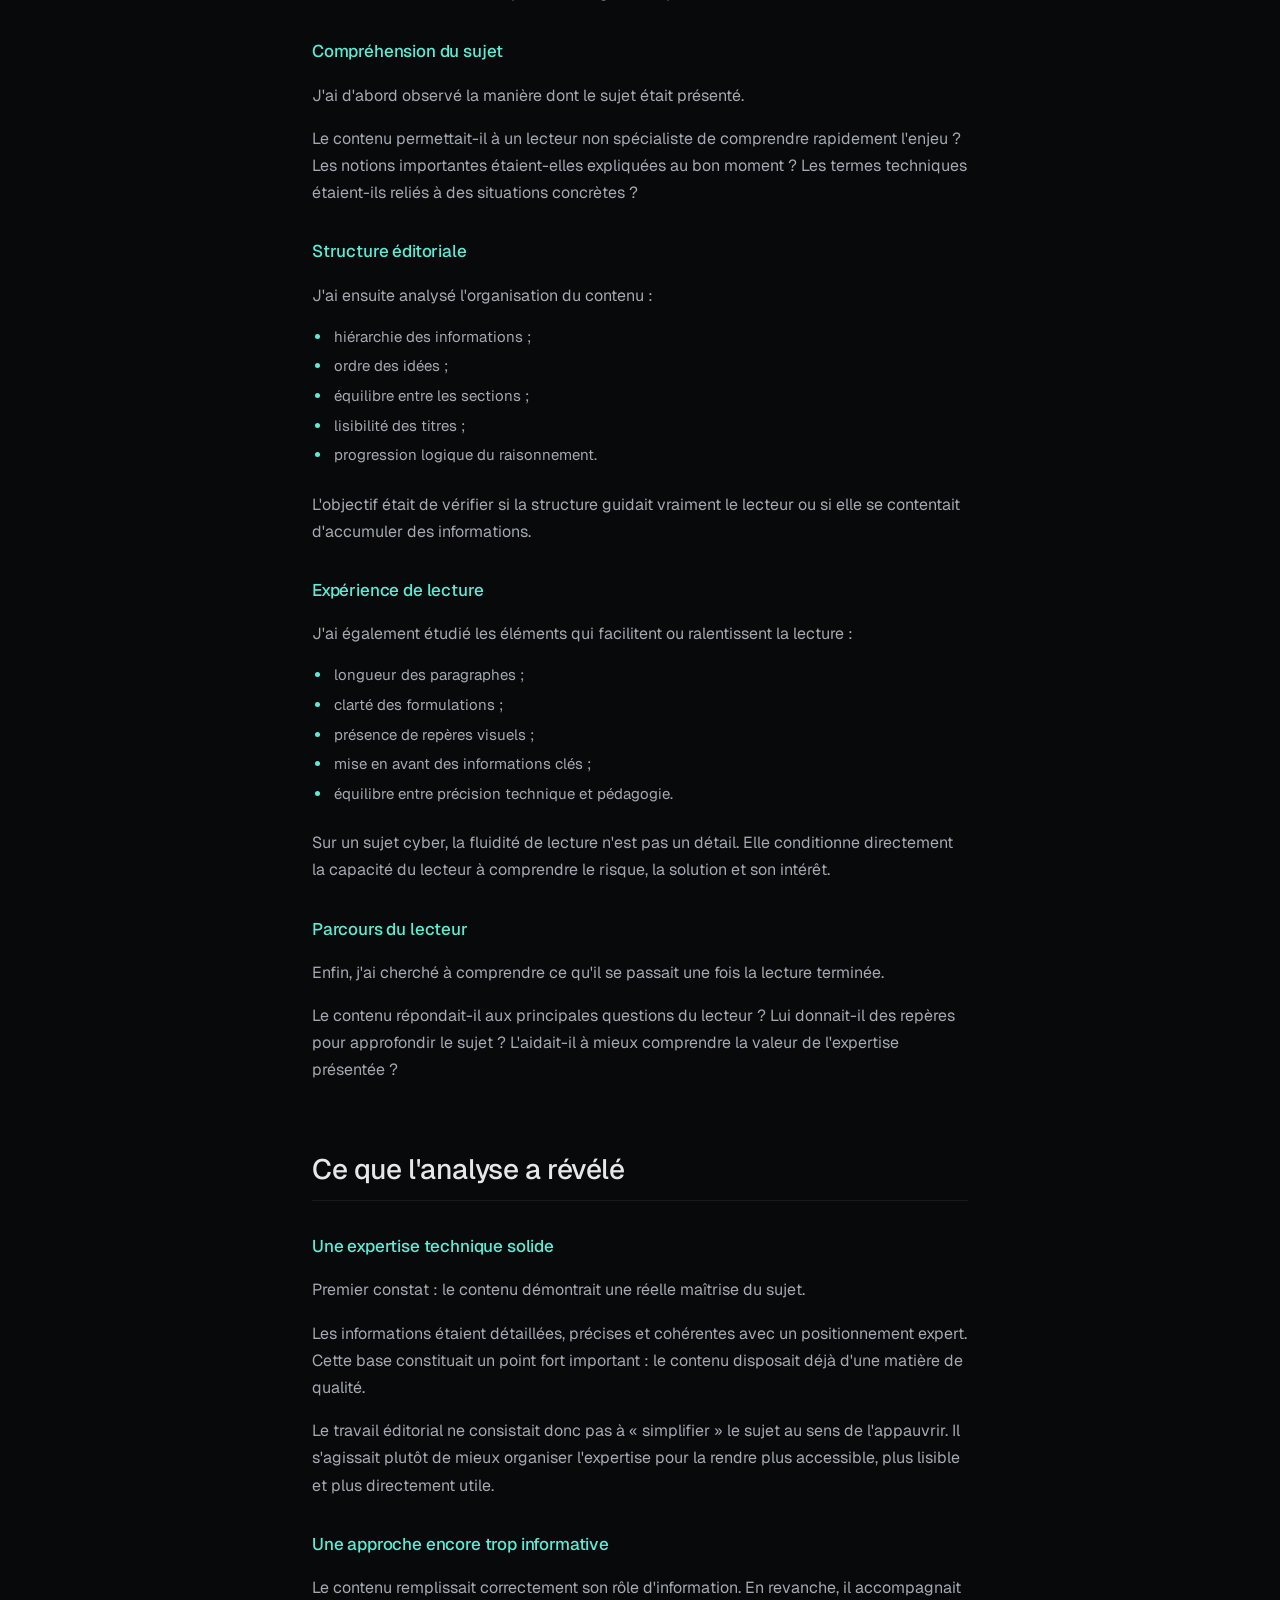
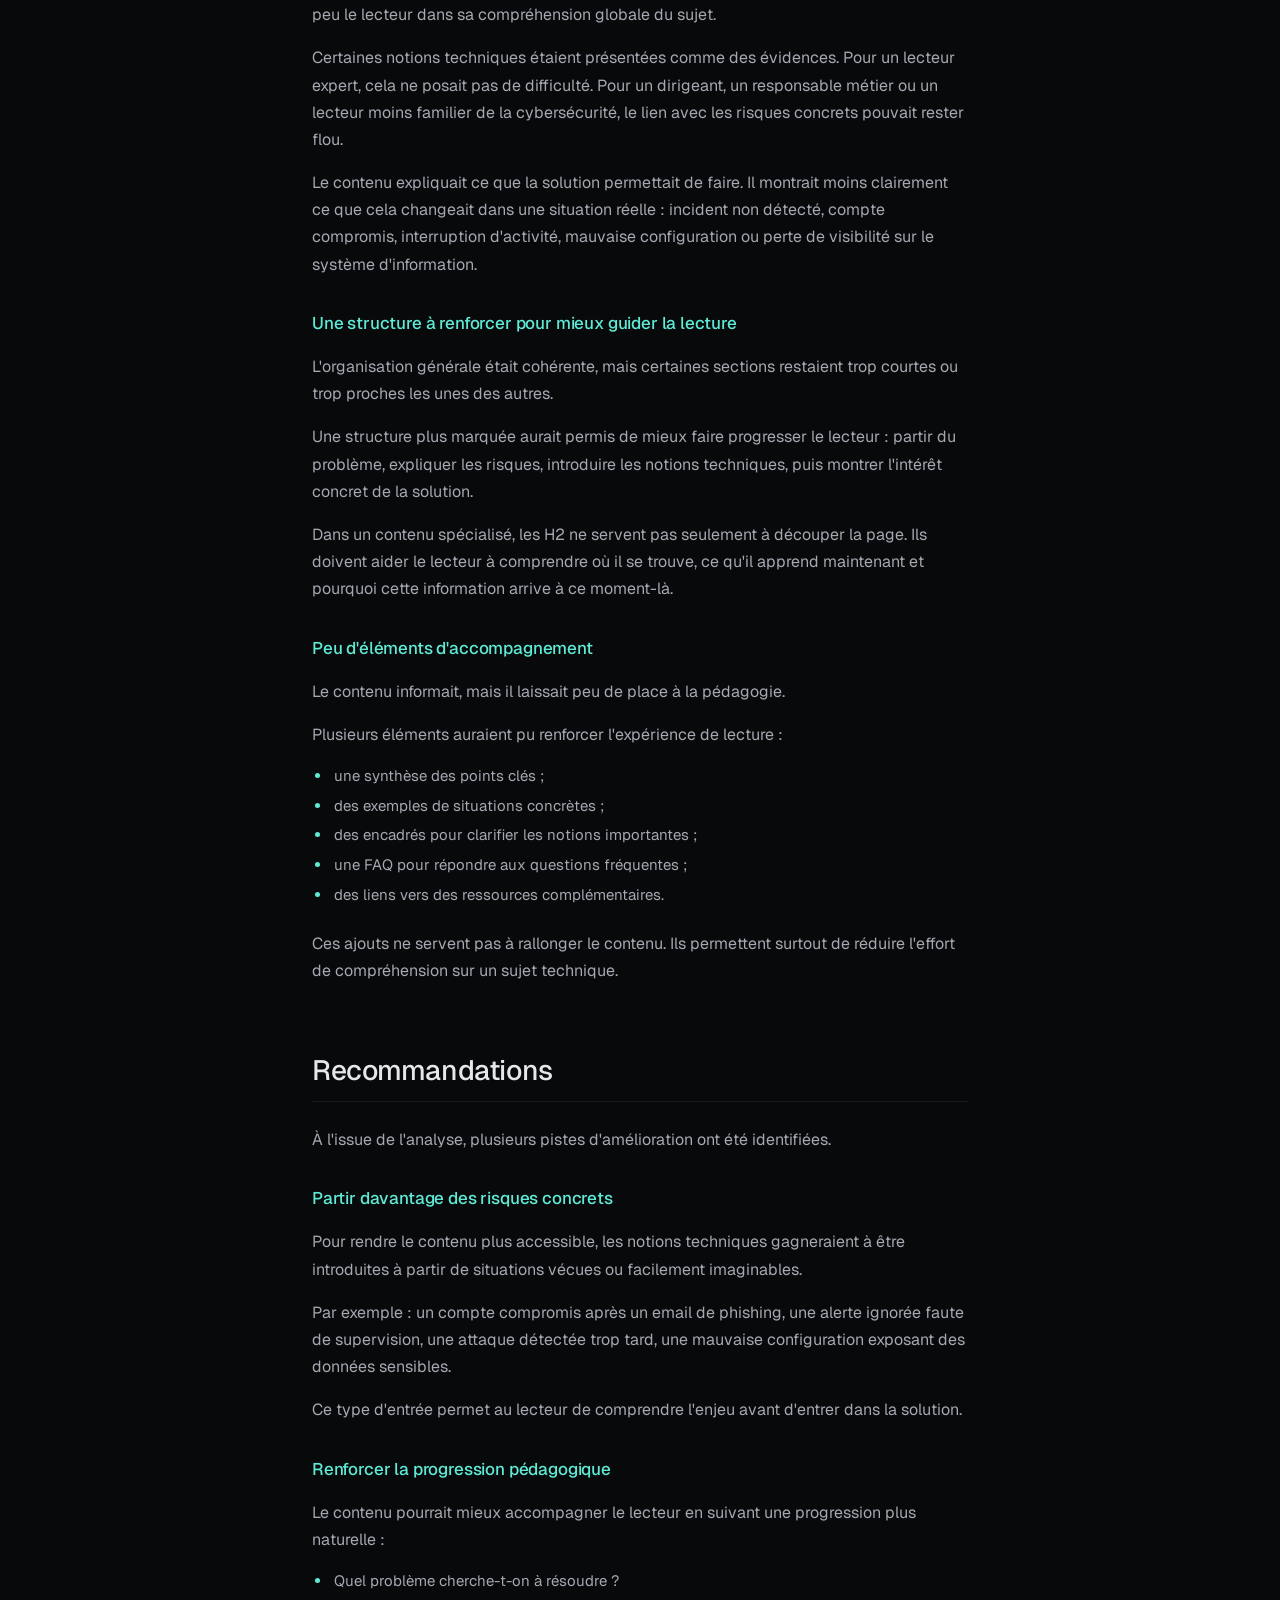
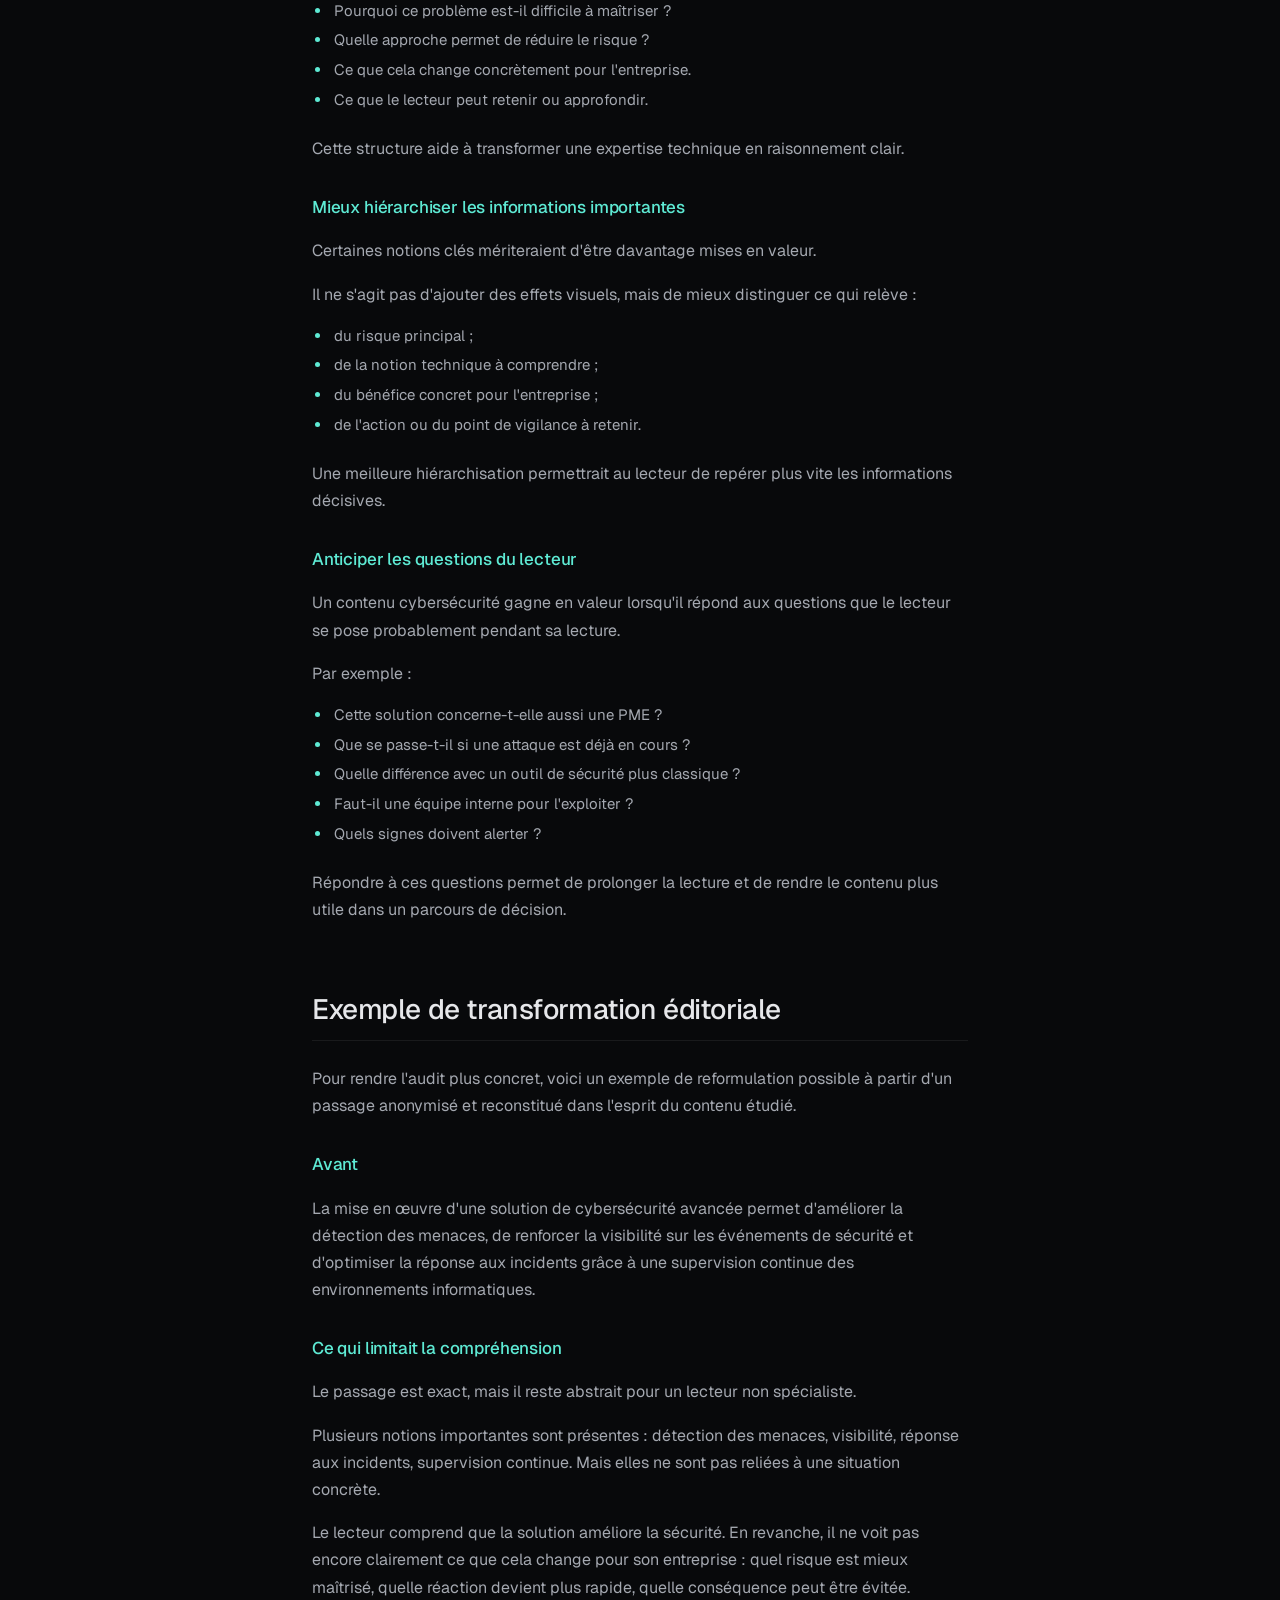
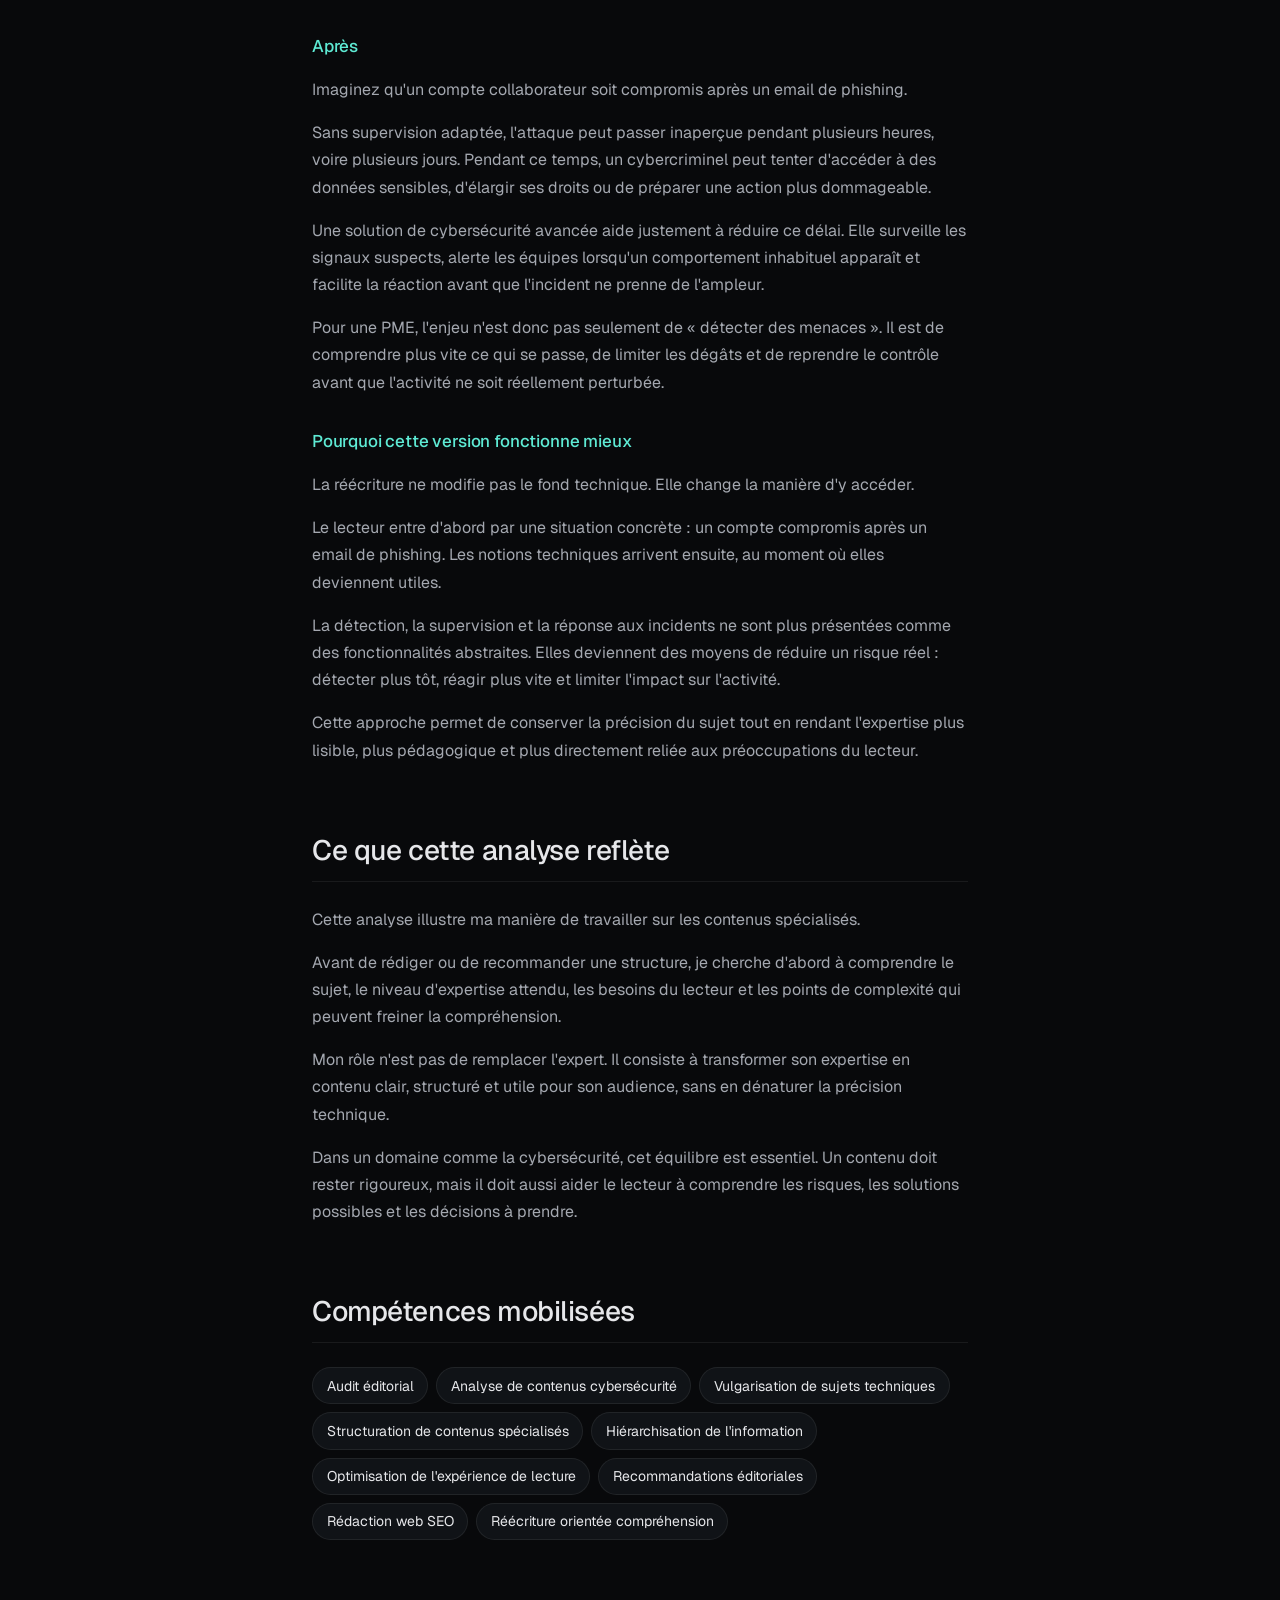
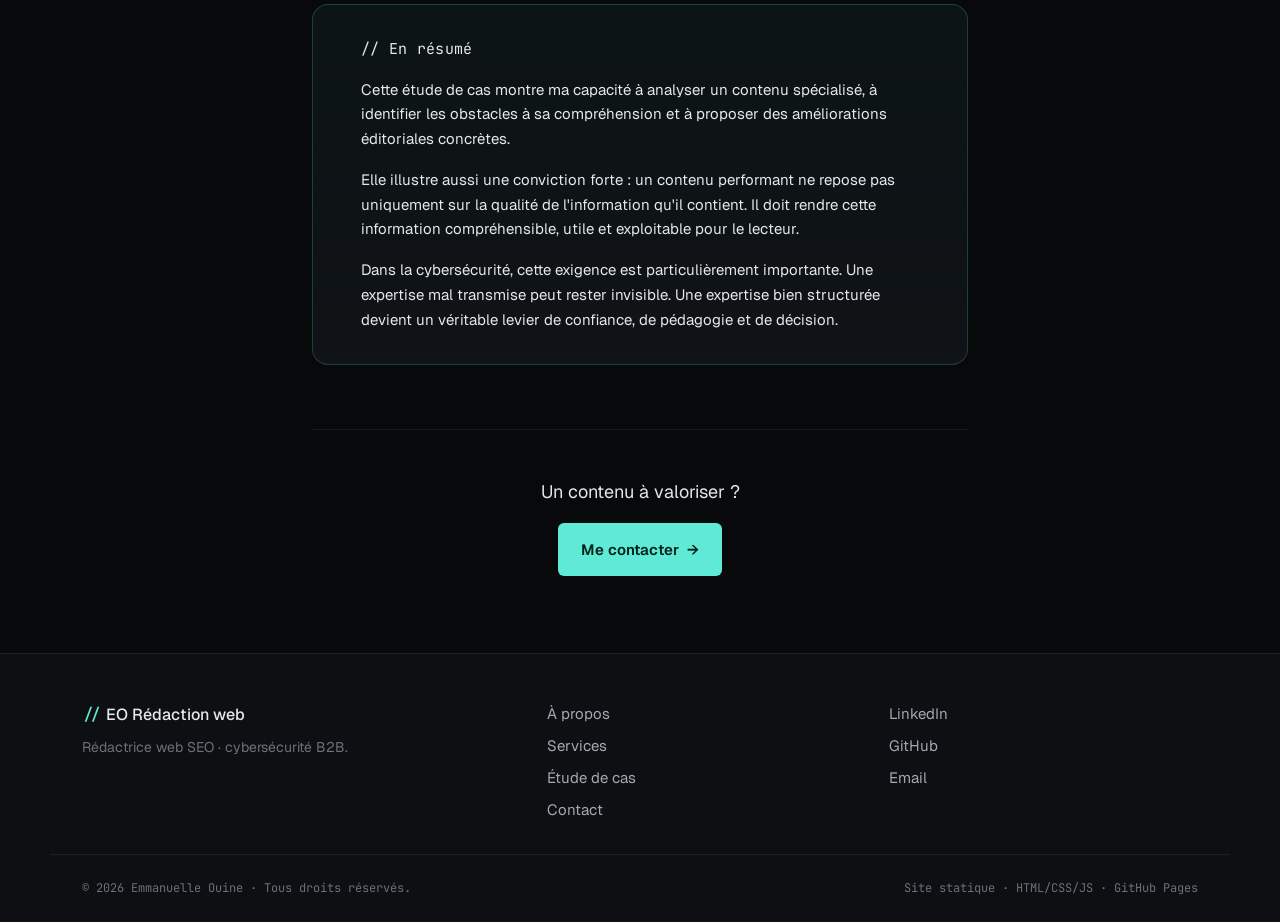
==== commit 6f0d10ad: "Update etude-de-cas.html" ====
--- a/etude-de-cas.html
+++ b/etude-de-cas.html
@@ -61,6 +61,8 @@
     <!-- =============================================================
          EN-TÊTE DE L'ÉTUDE
          ============================================================= -->
+      <main id="top">
+
     <section class="case-hero">
       <div class="container">
         <p class="section-label">// Étude de cas</p>
@@ -68,21 +70,18 @@
         <h1 class="case-hero-title">Valoriser une expertise cybersécurité</h1>
 
         <p class="case-hero-sub">
-          Transformer une expertise cybersécurité en contenu plus clair et plus utile.
+          Transformer un contenu technique en ressource plus claire, plus structurée et plus utile pour ses lecteurs.
         </p>
 
         <ul class="case-hero-meta" aria-label="Métadonnées de l'étude">
           <li><span class="meta-key">Secteur</span><span>Cybersécurité</span></li>
-          <li><span class="meta-key">Format</span><span>Analyse éditoriale</span></li>
+          <li><span class="meta-key">Format</span><span>Audit éditorial cybersécurité</span></li>
           <li><span class="meta-key">Année</span><span>2026</span></li>
           <li><span class="meta-key">Source</span><span>Site anonymisé</span></li>
         </ul>
       </div>
     </section>
 
-    <!-- =============================================================
-         CORPS DE L'ÉTUDE
-         ============================================================= -->
     <article class="case-body">
       <div class="container case-container">
 
@@ -90,101 +89,135 @@
         <section class="case-section">
           <h2>Contexte</h2>
           <p>
-            Dans le cadre d'une analyse éditoriale, j'ai étudié un contenu publié par une entreprise spécialisée en cybersécurité.
-          </p>
-          <p>
-            L'objectif n'était pas d'évaluer l'expertise technique du sujet traité. Celle-ci était déjà bien présente.
-          </p>
-          <p>
-            La réflexion portait plutôt sur la manière dont cette expertise était transmise aux lecteurs&nbsp;: <strong>comment rendre un contenu technique plus clair, plus structuré et plus utile sans perdre en précision&nbsp;?</strong>
-          </p>
-        </section>
-
-        <!-- Défi -->
+            Dans le cadre d'un audit éditorial, j'ai analysé un contenu publié par une entreprise spécialisée en cybersécurité.
+          </p>
+          <p>
+            L'objectif n'était pas de remettre en question l'expertise technique du sujet traité. Celle-ci était déjà bien présente. La réflexion portait plutôt sur la manière dont cette expertise était transmise aux lecteurs.
+          </p>
+          <p>
+            Une question guidait l'analyse&nbsp;: comment rendre un contenu cybersécurité plus clair, plus structuré et plus utile, sans perdre la précision technique qui fait sa valeur&nbsp;?
+          </p>
+        </section>
+
+        <!-- Le défi -->
         <section class="case-section">
           <h2>Le défi</h2>
           <p>
-            Les sujets liés à la cybersécurité sont souvent complexes.
-          </p>
-          <p>
-            Les experts maîtrisent parfaitement leur domaine, mais transmettre cette expertise à travers un contenu accessible demande un véritable travail éditorial.
-          </p>
-          <p>
-            Un bon contenu ne consiste pas seulement à partager des informations exactes. Il doit également guider le lecteur, faciliter la compréhension, répondre aux principales questions et mettre en valeur l'expertise de l'entreprise.
-          </p>
-          <p>
-            L'objectif de cette analyse était donc d'identifier les points de friction susceptibles de limiter la compréhension ou l'engagement du lecteur.
-          </p>
-        </section>
-
-        <!-- Démarche -->
+            Un contenu cybersécurité peut être parfaitement exact, mais rester difficile à exploiter pour un lecteur non spécialiste.
+          </p>
+          <p>
+            C'est souvent le cas lorsque les notions techniques arrivent trop vite, que les bénéfices concrets ne sont pas assez visibles ou que le lecteur doit faire lui-même le lien entre la solution présentée et ses propres enjeux.
+          </p>
+          <p>
+            Pour une entreprise cyber, le risque est double. Le contenu démontre une expertise réelle, mais il ne permet pas toujours au lecteur de comprendre pourquoi cette expertise le concerne, ce qu'elle change pour son organisation et quelle décision il peut prendre ensuite.
+          </p>
+          <p>
+            L'enjeu de cet audit était donc d'identifier les points de friction qui limitaient la compréhension, la progression de lecture et la valorisation de l'expertise métier.
+          </p>
+        </section>
+
+        <!-- Ma démarche -->
         <section class="case-section">
           <h2>Ma démarche</h2>
           <p>
-            Pour réaliser cette analyse, j'ai étudié plusieurs dimensions du contenu.
+            J'ai étudié le contenu sous plusieurs angles complémentaires.
           </p>
 
           <h3>Compréhension du sujet</h3>
           <p>
-            Je me suis d'abord intéressée à la manière dont le sujet était présenté. Le contenu permet-il à un lecteur non spécialiste de comprendre les enjeux&nbsp;? Les notions importantes sont-elles suffisamment expliquées&nbsp;?
+            J'ai d'abord observé la manière dont le sujet était présenté.
+          </p>
+          <p>
+            Le contenu permettait-il à un lecteur non spécialiste de comprendre rapidement l'enjeu&nbsp;? Les notions importantes étaient-elles expliquées au bon moment&nbsp;? Les termes techniques étaient-ils reliés à des situations concrètes&nbsp;?
           </p>
 
           <h3>Structure éditoriale</h3>
-          <p>J'ai ensuite observé l'organisation du contenu&nbsp;:</p>
+          <p>J'ai ensuite analysé l'organisation du contenu&nbsp;:</p>
           <ul class="case-list">
             <li>hiérarchie des informations&nbsp;;</li>
-            <li>équilibre des différentes sections&nbsp;;</li>
-            <li>progression logique des idées&nbsp;;</li>
-            <li>fluidité de lecture.</li>
-          </ul>
+            <li>ordre des idées&nbsp;;</li>
+            <li>équilibre entre les sections&nbsp;;</li>
+            <li>lisibilité des titres&nbsp;;</li>
+            <li>progression logique du raisonnement.</li>
+          </ul>
+          <p>
+            L'objectif était de vérifier si la structure guidait vraiment le lecteur ou si elle se contentait d'accumuler des informations.
+          </p>
 
           <h3>Expérience de lecture</h3>
-          <p>J'ai analysé les éléments qui facilitent ou compliquent la lecture&nbsp;:</p>
+          <p>J'ai également étudié les éléments qui facilitent ou ralentissent la lecture&nbsp;:</p>
           <ul class="case-list">
             <li>longueur des paragraphes&nbsp;;</li>
             <li>clarté des formulations&nbsp;;</li>
             <li>présence de repères visuels&nbsp;;</li>
-            <li>mise en avant des informations importantes.</li>
-          </ul>
+            <li>mise en avant des informations clés&nbsp;;</li>
+            <li>équilibre entre précision technique et pédagogie.</li>
+          </ul>
+          <p>
+            Sur un sujet cyber, la fluidité de lecture n'est pas un détail. Elle conditionne directement la capacité du lecteur à comprendre le risque, la solution et son intérêt.
+          </p>
 
           <h3>Parcours du lecteur</h3>
           <p>
-            Enfin, j'ai cherché à comprendre ce qu'il se passe une fois la lecture terminée. Le contenu répond-il aux principales interrogations&nbsp;? Donne-t-il des pistes pour approfondir le sujet&nbsp;? Accompagne-t-il réellement le lecteur dans sa réflexion&nbsp;?
-          </p>
-        </section>
-
-        <!-- Constats -->
+            Enfin, j'ai cherché à comprendre ce qu'il se passait une fois la lecture terminée.
+          </p>
+          <p>
+            Le contenu répondait-il aux principales questions du lecteur&nbsp;? Lui donnait-il des repères pour approfondir le sujet&nbsp;? L'aidait-il à mieux comprendre la valeur de l'expertise présentée&nbsp;?
+          </p>
+        </section>
+
+        <!-- Ce que l'analyse a révélé -->
         <section class="case-section">
           <h2>Ce que l'analyse a révélé</h2>
 
           <h3>Une expertise technique solide</h3>
           <p>
-            Premier constat&nbsp;: le contenu démontre une réelle maîtrise du sujet. Les informations présentées sont détaillées et témoignent d'une connaissance approfondie du domaine.
-          </p>
-          <p>
-            Cette expertise constitue une base particulièrement intéressante pour produire des contenus à forte valeur ajoutée.
-          </p>
-
-          <h3>Une approche principalement informative</h3>
-          <p>
-            Le contenu remplit efficacement son rôle d'information. En revanche, il accompagne peu le lecteur dans sa compréhension globale du sujet. Certaines notions auraient gagné à être davantage contextualisées ou illustrées.
-          </p>
-
-          <h3>Une structure pouvant être renforcée</h3>
-          <p>
-            L'organisation générale du contenu est cohérente, mais certaines sections restent relativement courtes ou peu développées. Une structuration plus marquée permettrait de guider plus facilement la lecture et de mettre en valeur les informations essentielles.
+            Premier constat&nbsp;: le contenu démontrait une réelle maîtrise du sujet.
+          </p>
+          <p>
+            Les informations étaient détaillées, précises et cohérentes avec un positionnement expert. Cette base constituait un point fort important&nbsp;: le contenu disposait déjà d'une matière de qualité.
+          </p>
+          <p>
+            Le travail éditorial ne consistait donc pas à «&nbsp;simplifier&nbsp;» le sujet au sens de l'appauvrir. Il s'agissait plutôt de mieux organiser l'expertise pour la rendre plus accessible, plus lisible et plus directement utile.
+          </p>
+
+          <h3>Une approche encore trop informative</h3>
+          <p>
+            Le contenu remplissait correctement son rôle d'information. En revanche, il accompagnait peu le lecteur dans sa compréhension globale du sujet.
+          </p>
+          <p>
+            Certaines notions techniques étaient présentées comme des évidences. Pour un lecteur expert, cela ne posait pas de difficulté. Pour un dirigeant, un responsable métier ou un lecteur moins familier de la cybersécurité, le lien avec les risques concrets pouvait rester flou.
+          </p>
+          <p>
+            Le contenu expliquait ce que la solution permettait de faire. Il montrait moins clairement ce que cela changeait dans une situation réelle&nbsp;: incident non détecté, compte compromis, interruption d'activité, mauvaise configuration ou perte de visibilité sur le système d'information.
+          </p>
+
+          <h3>Une structure à renforcer pour mieux guider la lecture</h3>
+          <p>
+            L'organisation générale était cohérente, mais certaines sections restaient trop courtes ou trop proches les unes des autres.
+          </p>
+          <p>
+            Une structure plus marquée aurait permis de mieux faire progresser le lecteur&nbsp;: partir du problème, expliquer les risques, introduire les notions techniques, puis montrer l'intérêt concret de la solution.
+          </p>
+          <p>
+            Dans un contenu spécialisé, les H2 ne servent pas seulement à découper la page. Ils doivent aider le lecteur à comprendre où il se trouve, ce qu'il apprend maintenant et pourquoi cette information arrive à ce moment-là.
           </p>
 
           <h3>Peu d'éléments d'accompagnement</h3>
           <p>
-            Le contenu informe mais laisse peu de place à la pédagogie. Des éléments complémentaires auraient pu enrichir l'expérience de lecture&nbsp;:
-          </p>
-          <ul class="case-list">
-            <li>synthèse des points clés&nbsp;;</li>
-            <li>questions fréquentes&nbsp;;</li>
-            <li>bonnes pratiques&nbsp;;</li>
-            <li>ressources complémentaires.</li>
-          </ul>
+            Le contenu informait, mais il laissait peu de place à la pédagogie.
+          </p>
+          <p>Plusieurs éléments auraient pu renforcer l'expérience de lecture&nbsp;:</p>
+          <ul class="case-list">
+            <li>une synthèse des points clés&nbsp;;</li>
+            <li>des exemples de situations concrètes&nbsp;;</li>
+            <li>des encadrés pour clarifier les notions importantes&nbsp;;</li>
+            <li>une FAQ pour répondre aux questions fréquentes&nbsp;;</li>
+            <li>des liens vers des ressources complémentaires.</li>
+          </ul>
+          <p>
+            Ces ajouts ne servent pas à rallonger le contenu. Ils permettent surtout de réduire l'effort de compréhension sur un sujet technique.
+          </p>
         </section>
 
         <!-- Recommandations -->
@@ -194,49 +227,128 @@
             À l'issue de l'analyse, plusieurs pistes d'amélioration ont été identifiées.
           </p>
 
-          <h3>Renforcer la dimension pédagogique</h3>
-          <p>
-            Ajouter davantage d'explications autour des notions les plus complexes. L'objectif est de rendre le contenu accessible sans simplifier excessivement le sujet.
-          </p>
-
-          <h3>Mieux guider le lecteur</h3>
-          <p>Introduire davantage de repères dans la lecture&nbsp;:</p>
-          <ul class="case-list">
-            <li>sous-parties plus explicites&nbsp;;</li>
-            <li>transitions&nbsp;;</li>
-            <li>synthèses intermédiaires&nbsp;;</li>
-            <li>conclusion récapitulative.</li>
-          </ul>
-
-          <h3>Mettre en avant les informations importantes</h3>
-          <p>Certaines notions clés pourraient être davantage valorisées grâce à&nbsp;:</p>
-          <ul class="case-list">
-            <li>des encadrés&nbsp;;</li>
-            <li>des listes&nbsp;;</li>
-            <li>des éléments visuels&nbsp;;</li>
-            <li>une meilleure hiérarchisation de l'information.</li>
-          </ul>
+          <h3>Partir davantage des risques concrets</h3>
+          <p>
+            Pour rendre le contenu plus accessible, les notions techniques gagneraient à être introduites à partir de situations vécues ou facilement imaginables.
+          </p>
+          <p>
+            Par exemple&nbsp;: un compte compromis après un email de phishing, une alerte ignorée faute de supervision, une attaque détectée trop tard, une mauvaise configuration exposant des données sensibles.
+          </p>
+          <p>
+            Ce type d'entrée permet au lecteur de comprendre l'enjeu avant d'entrer dans la solution.
+          </p>
+
+          <h3>Renforcer la progression pédagogique</h3>
+          <p>Le contenu pourrait mieux accompagner le lecteur en suivant une progression plus naturelle&nbsp;:</p>
+          <ul class="case-list">
+            <li>Quel problème cherche-t-on à résoudre&nbsp;?</li>
+            <li>Pourquoi ce problème est-il difficile à maîtriser&nbsp;?</li>
+            <li>Quelle approche permet de réduire le risque&nbsp;?</li>
+            <li>Ce que cela change concrètement pour l'entreprise.</li>
+            <li>Ce que le lecteur peut retenir ou approfondir.</li>
+          </ul>
+          <p>
+            Cette structure aide à transformer une expertise technique en raisonnement clair.
+          </p>
+
+          <h3>Mieux hiérarchiser les informations importantes</h3>
+          <p>
+            Certaines notions clés mériteraient d'être davantage mises en valeur.
+          </p>
+          <p>Il ne s'agit pas d'ajouter des effets visuels, mais de mieux distinguer ce qui relève&nbsp;:</p>
+          <ul class="case-list">
+            <li>du risque principal&nbsp;;</li>
+            <li>de la notion technique à comprendre&nbsp;;</li>
+            <li>du bénéfice concret pour l'entreprise&nbsp;;</li>
+            <li>de l'action ou du point de vigilance à retenir.</li>
+          </ul>
+          <p>
+            Une meilleure hiérarchisation permettrait au lecteur de repérer plus vite les informations décisives.
+          </p>
 
           <h3>Anticiper les questions du lecteur</h3>
           <p>
-            Identifier les interrogations les plus probables et y répondre directement dans le contenu. Cette approche permet de prolonger la lecture et d'apporter davantage de valeur.
-          </p>
-        </section>
-
-        <!-- Ce que cela reflète (fusion validée) -->
+            Un contenu cybersécurité gagne en valeur lorsqu'il répond aux questions que le lecteur se pose probablement pendant sa lecture.
+          </p>
+          <p>Par exemple&nbsp;:</p>
+          <ul class="case-list">
+            <li>Cette solution concerne-t-elle aussi une PME&nbsp;?</li>
+            <li>Que se passe-t-il si une attaque est déjà en cours&nbsp;?</li>
+            <li>Quelle différence avec un outil de sécurité plus classique&nbsp;?</li>
+            <li>Faut-il une équipe interne pour l'exploiter&nbsp;?</li>
+            <li>Quels signes doivent alerter&nbsp;?</li>
+          </ul>
+          <p>
+            Répondre à ces questions permet de prolonger la lecture et de rendre le contenu plus utile dans un parcours de décision.
+          </p>
+        </section>
+
+        <!-- Exemple de transformation éditoriale -->
+        <section class="case-section">
+          <h2>Exemple de transformation éditoriale</h2>
+          <p>
+            Pour rendre l'audit plus concret, voici un exemple de reformulation possible à partir d'un passage anonymisé et reconstitué dans l'esprit du contenu étudié.
+          </p>
+
+          <h3>Avant</h3>
+          <p>
+            La mise en œuvre d'une solution de cybersécurité avancée permet d'améliorer la détection des menaces, de renforcer la visibilité sur les événements de sécurité et d'optimiser la réponse aux incidents grâce à une supervision continue des environnements informatiques.
+          </p>
+
+          <h3>Ce qui limitait la compréhension</h3>
+          <p>
+            Le passage est exact, mais il reste abstrait pour un lecteur non spécialiste.
+          </p>
+          <p>
+            Plusieurs notions importantes sont présentes&nbsp;: détection des menaces, visibilité, réponse aux incidents, supervision continue. Mais elles ne sont pas reliées à une situation concrète.
+          </p>
+          <p>
+            Le lecteur comprend que la solution améliore la sécurité. En revanche, il ne voit pas encore clairement ce que cela change pour son entreprise&nbsp;: quel risque est mieux maîtrisé, quelle réaction devient plus rapide, quelle conséquence peut être évitée.
+          </p>
+
+          <h3>Après</h3>
+          <p>
+            Imaginez qu'un compte collaborateur soit compromis après un email de phishing.
+          </p>
+          <p>
+            Sans supervision adaptée, l'attaque peut passer inaperçue pendant plusieurs heures, voire plusieurs jours. Pendant ce temps, un cybercriminel peut tenter d'accéder à des données sensibles, d'élargir ses droits ou de préparer une action plus dommageable.
+          </p>
+          <p>
+            Une solution de cybersécurité avancée aide justement à réduire ce délai. Elle surveille les signaux suspects, alerte les équipes lorsqu'un comportement inhabituel apparaît et facilite la réaction avant que l'incident ne prenne de l'ampleur.
+          </p>
+          <p>
+            Pour une PME, l'enjeu n'est donc pas seulement de «&nbsp;détecter des menaces&nbsp;». Il est de comprendre plus vite ce qui se passe, de limiter les dégâts et de reprendre le contrôle avant que l'activité ne soit réellement perturbée.
+          </p>
+
+          <h3>Pourquoi cette version fonctionne mieux</h3>
+          <p>
+            La réécriture ne modifie pas le fond technique. Elle change la manière d'y accéder.
+          </p>
+          <p>
+            Le lecteur entre d'abord par une situation concrète&nbsp;: un compte compromis après un email de phishing. Les notions techniques arrivent ensuite, au moment où elles deviennent utiles.
+          </p>
+          <p>
+            La détection, la supervision et la réponse aux incidents ne sont plus présentées comme des fonctionnalités abstraites. Elles deviennent des moyens de réduire un risque réel&nbsp;: détecter plus tôt, réagir plus vite et limiter l'impact sur l'activité.
+          </p>
+          <p>
+            Cette approche permet de conserver la précision du sujet tout en rendant l'expertise plus lisible, plus pédagogique et plus directement reliée aux préoccupations du lecteur.
+          </p>
+        </section>
+
+        <!-- Ce que cette analyse reflète -->
         <section class="case-section">
           <h2>Ce que cette analyse reflète</h2>
           <p>
             Cette analyse illustre ma manière de travailler sur les contenus spécialisés.
           </p>
           <p>
-            Avant de rédiger, je cherche à comprendre le sujet, le niveau d'expertise attendu, les besoins du lecteur, les points de complexité et les opportunités d'amélioration.
+            Avant de rédiger ou de recommander une structure, je cherche d'abord à comprendre le sujet, le niveau d'expertise attendu, les besoins du lecteur et les points de complexité qui peuvent freiner la compréhension.
           </p>
           <p>
             Mon rôle n'est pas de remplacer l'expert. Il consiste à transformer son expertise en contenu clair, structuré et utile pour son audience, sans en dénaturer la précision technique.
           </p>
           <p>
-            Dans un domaine comme la cybersécurité, cette exigence est essentielle. Un contenu doit rester rigoureux, mais il doit aussi être compréhensible et utile pour les lecteurs auxquels il s'adresse.
+            Dans un domaine comme la cybersécurité, cet équilibre est essentiel. Un contenu doit rester rigoureux, mais il doit aussi aider le lecteur à comprendre les risques, les solutions possibles et les décisions à prendre.
           </p>
         </section>
 
@@ -244,14 +356,15 @@
         <section class="case-section">
           <h2>Compétences mobilisées</h2>
           <ul class="case-skills-list">
-            <li>Analyse éditoriale</li>
-            <li>Recherche documentaire</li>
+            <li>Audit éditorial</li>
+            <li>Analyse de contenus cybersécurité</li>
             <li>Vulgarisation de sujets techniques</li>
-            <li>Structuration de contenu</li>
-            <li>Compréhension des enjeux cybersécurité</li>
+            <li>Structuration de contenus spécialisés</li>
+            <li>Hiérarchisation de l'information</li>
             <li>Optimisation de l'expérience de lecture</li>
             <li>Recommandations éditoriales</li>
             <li>Rédaction web SEO</li>
+            <li>Réécriture orientée compréhension</li>
           </ul>
         </section>
 
@@ -259,10 +372,13 @@
         <aside class="case-summary" aria-label="Résumé">
           <p class="case-summary-label">// En résumé</p>
           <p>
-            Cette étude de cas montre ma capacité à analyser un contenu spécialisé, à identifier les obstacles à sa compréhension et à formuler des recommandations éditoriales destinées à mieux transmettre l'expertise métier.
-          </p>
-          <p>
-            Elle illustre également ma conviction qu'un contenu performant ne repose pas uniquement sur la qualité de l'information qu'il contient, mais aussi sur sa capacité à rendre cette information utile, accessible et pertinente pour son lecteur.
+            Cette étude de cas montre ma capacité à analyser un contenu spécialisé, à identifier les obstacles à sa compréhension et à proposer des améliorations éditoriales concrètes.
+          </p>
+          <p>
+            Elle illustre aussi une conviction forte&nbsp;: un contenu performant ne repose pas uniquement sur la qualité de l'information qu'il contient. Il doit rendre cette information compréhensible, utile et exploitable pour le lecteur.
+          </p>
+          <p>
+            Dans la cybersécurité, cette exigence est particulièrement importante. Une expertise mal transmise peut rester invisible. Une expertise bien structurée devient un véritable levier de confiance, de pédagogie et de décision.
           </p>
         </aside>
 
--- a/assets/css/style.css
+++ b/assets/css/style.css
@@ -718,7 +718,7 @@
 
 @media (min-width: 720px) {
   .article-grid {
-    grid-template-columns: repeat(2, 1fr);
+    grid-template-columns: repeat(auto-fit, minmax(280px, 1fr));
   }
 }
 
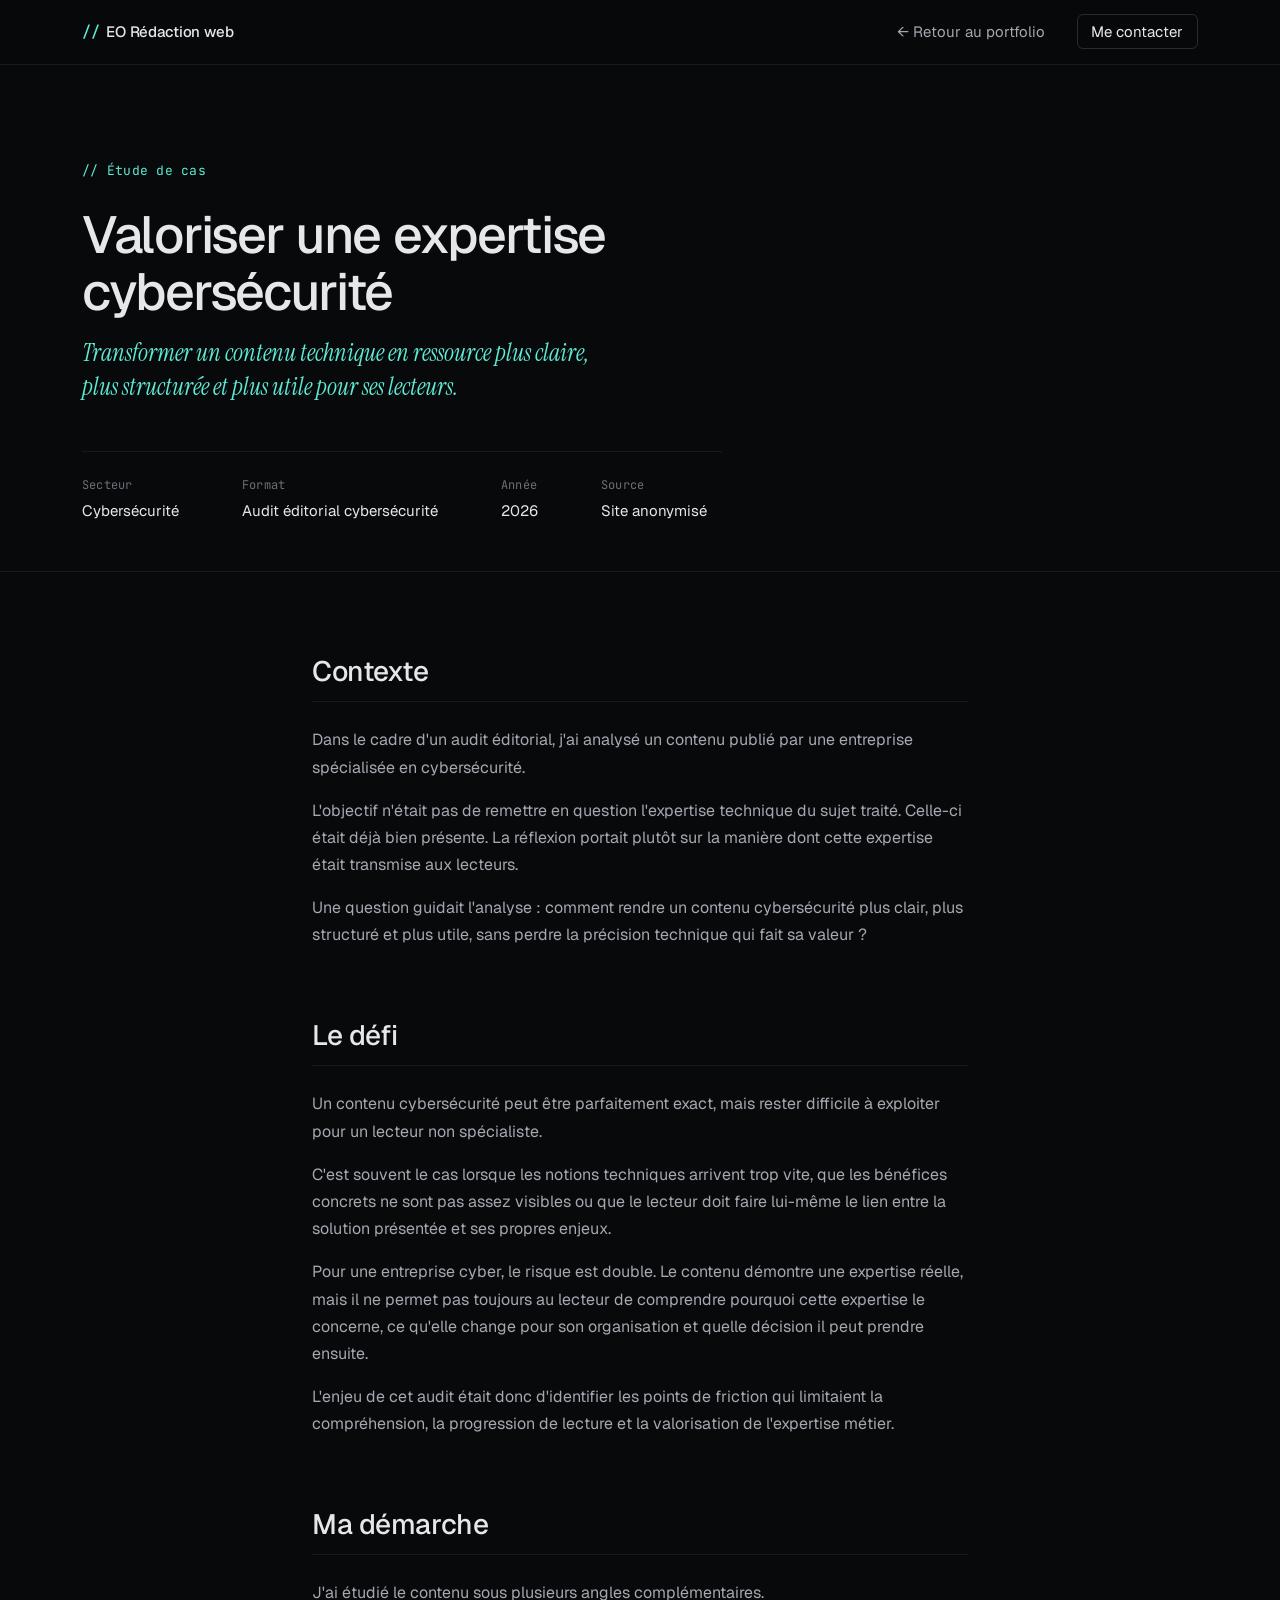
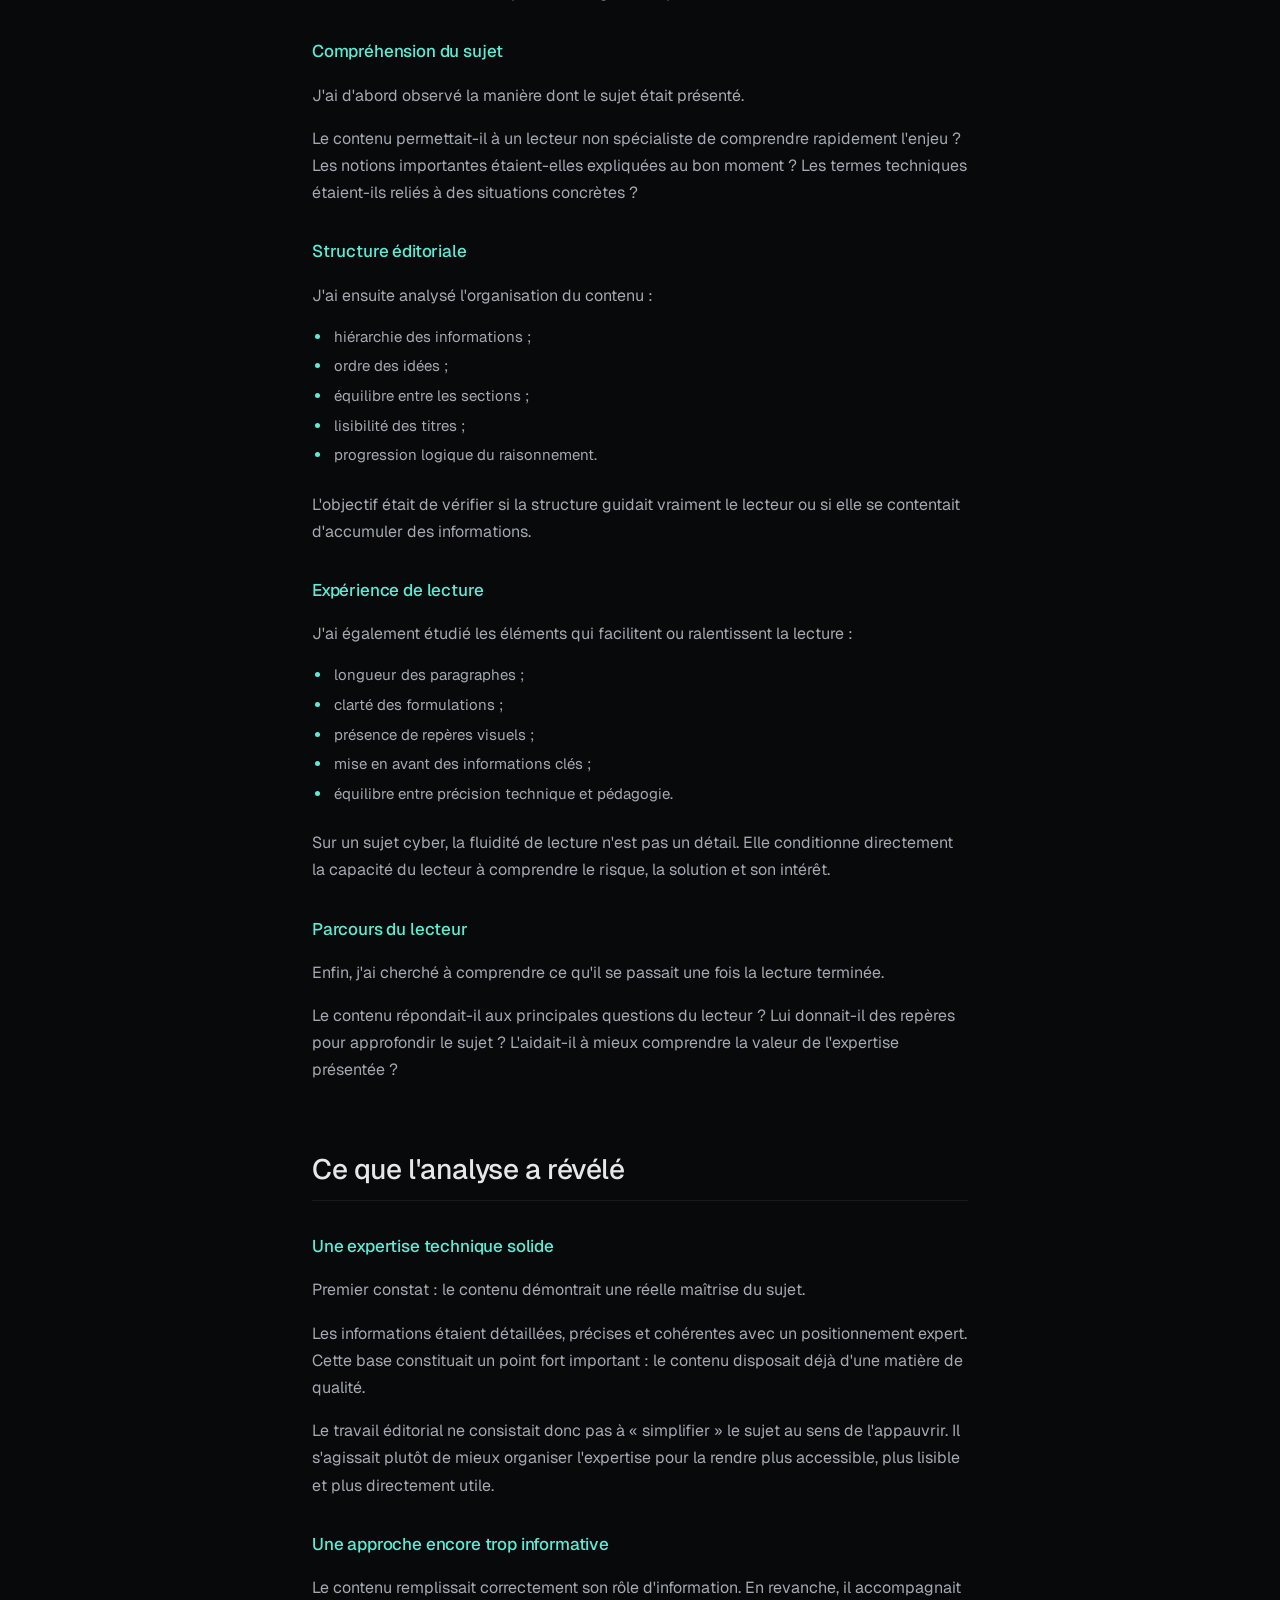
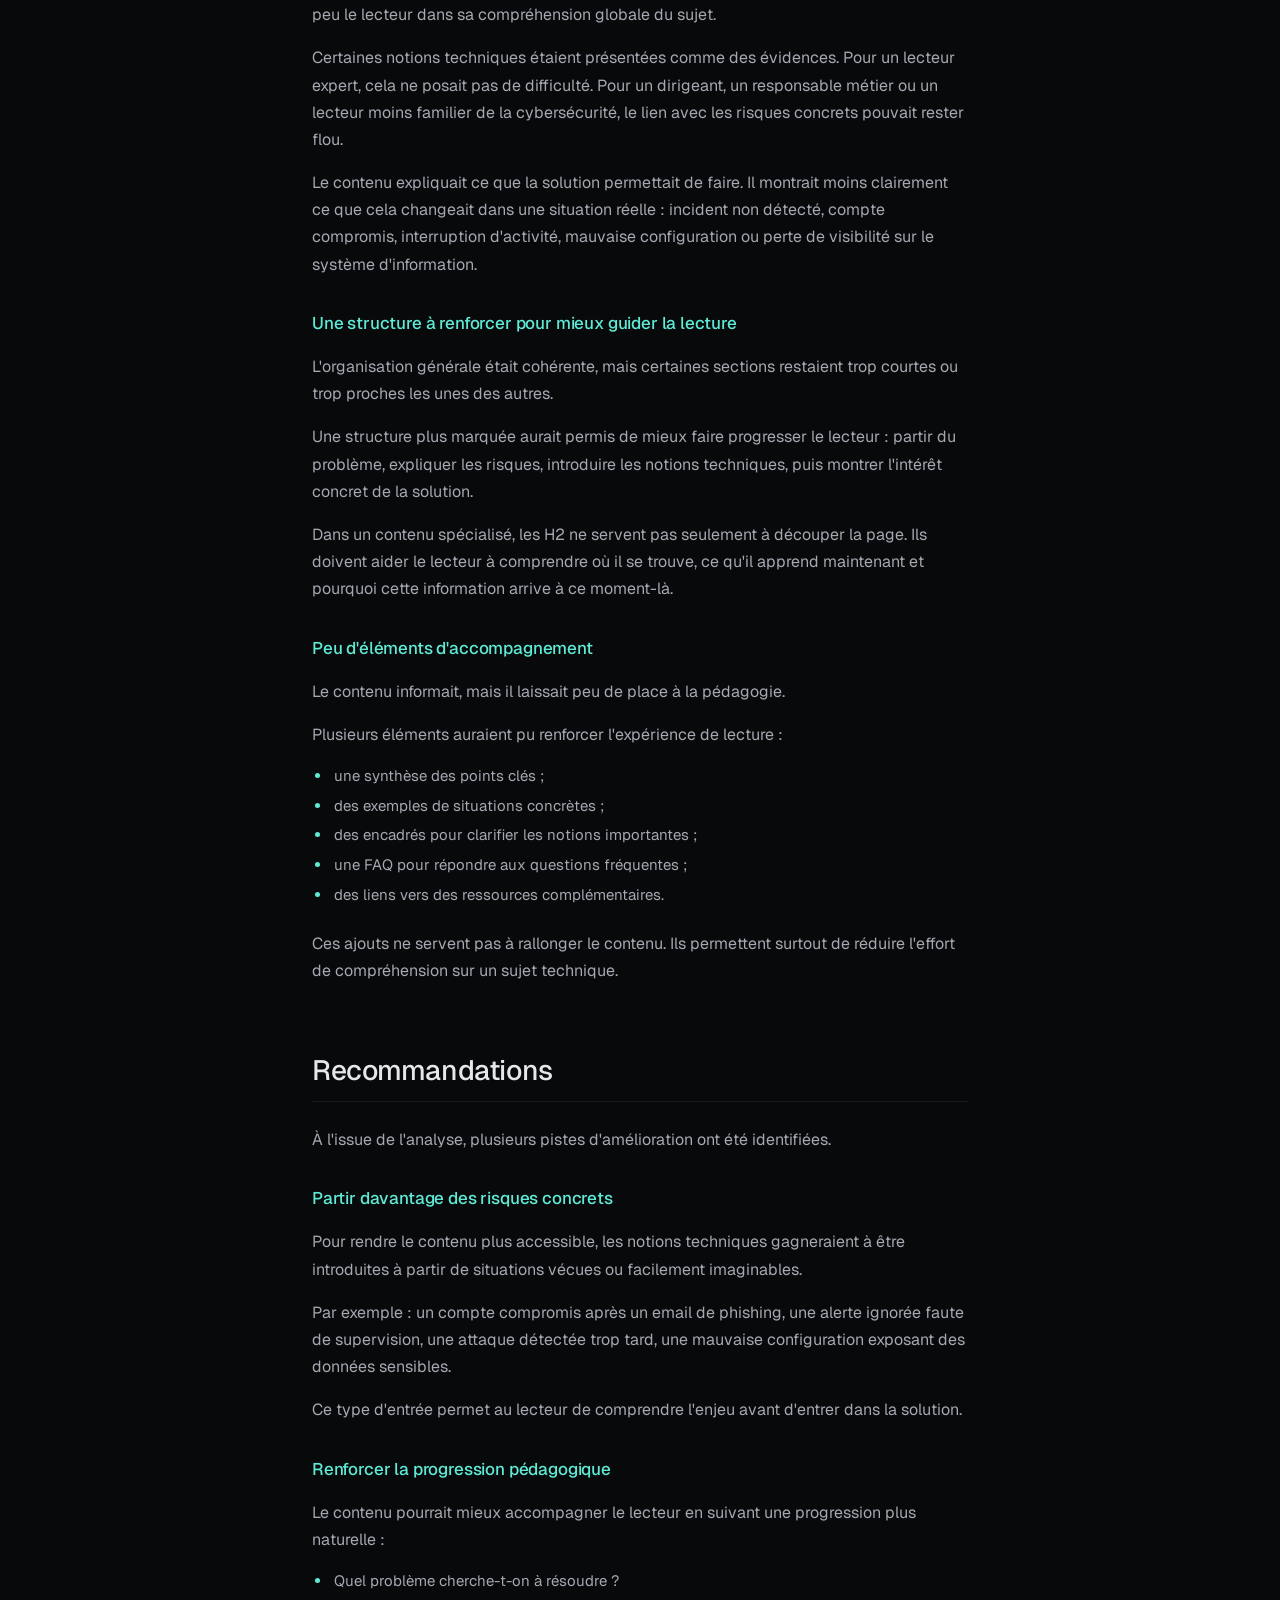
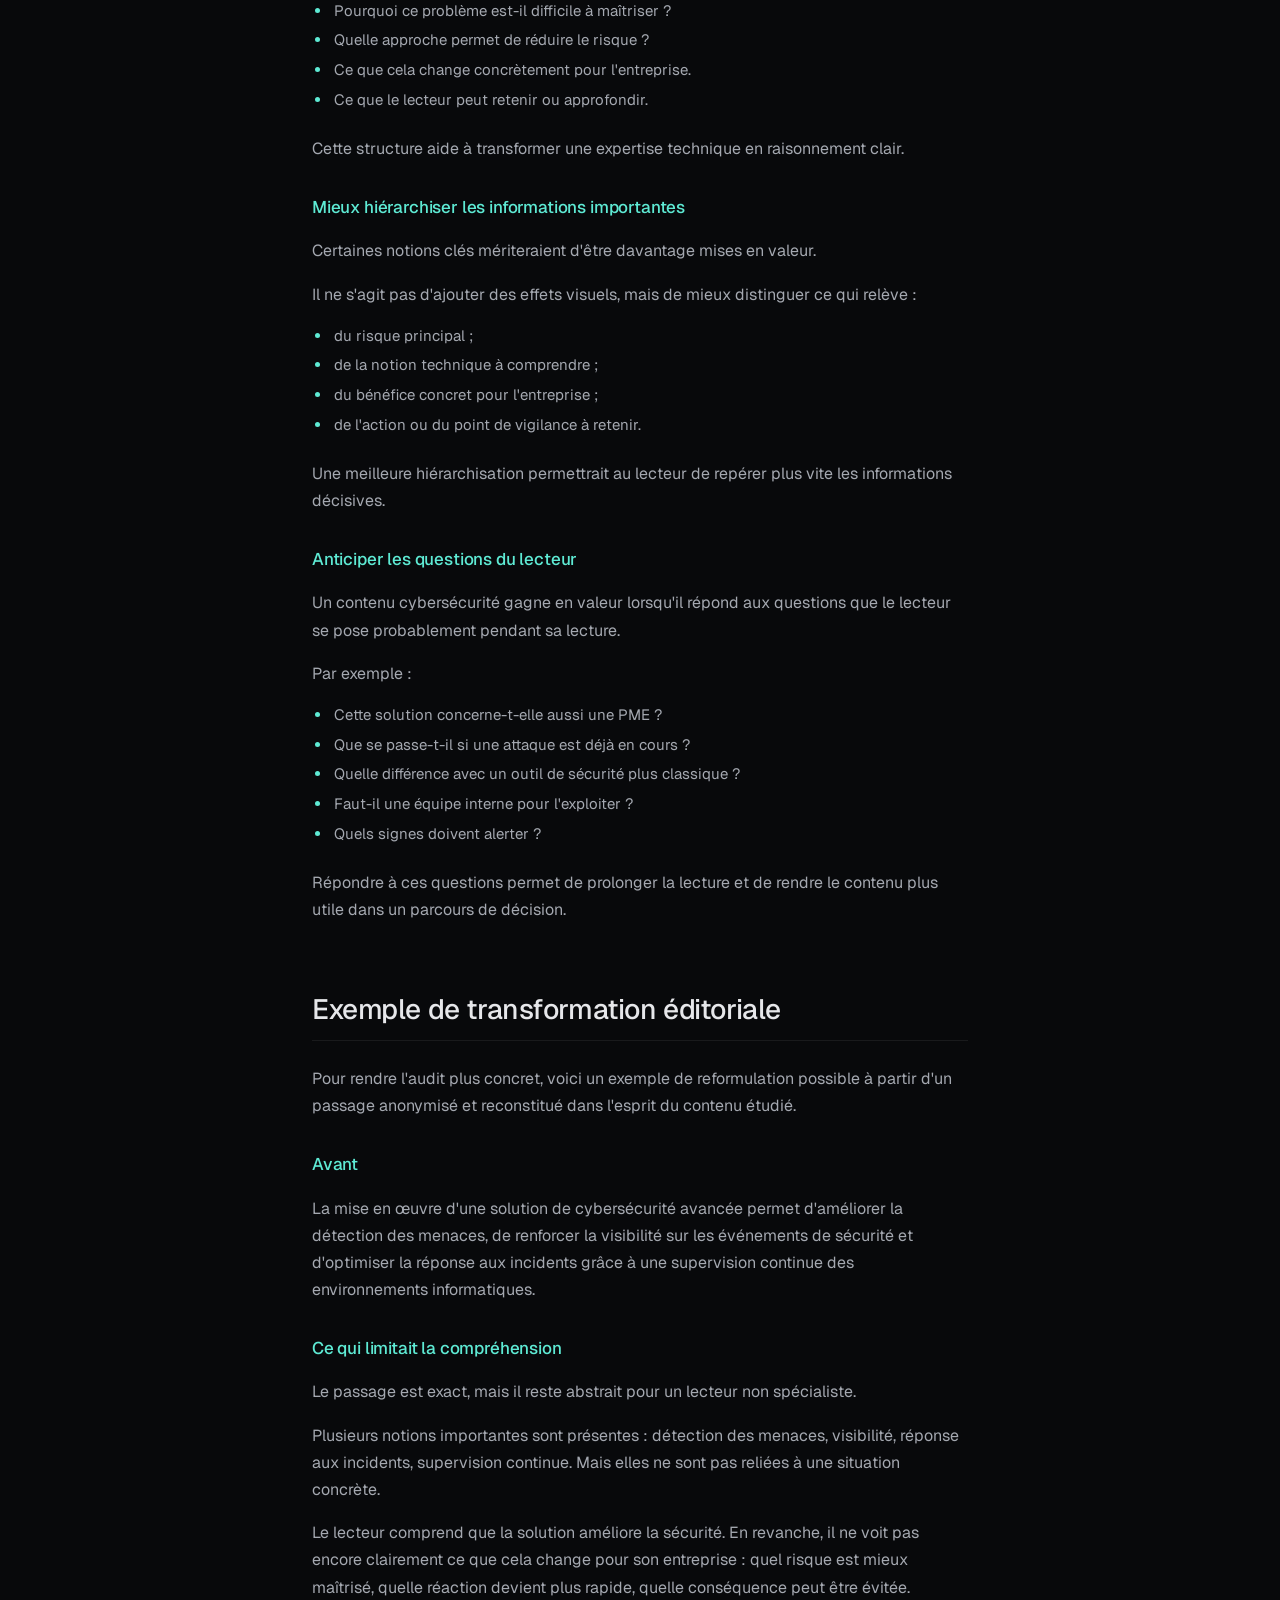
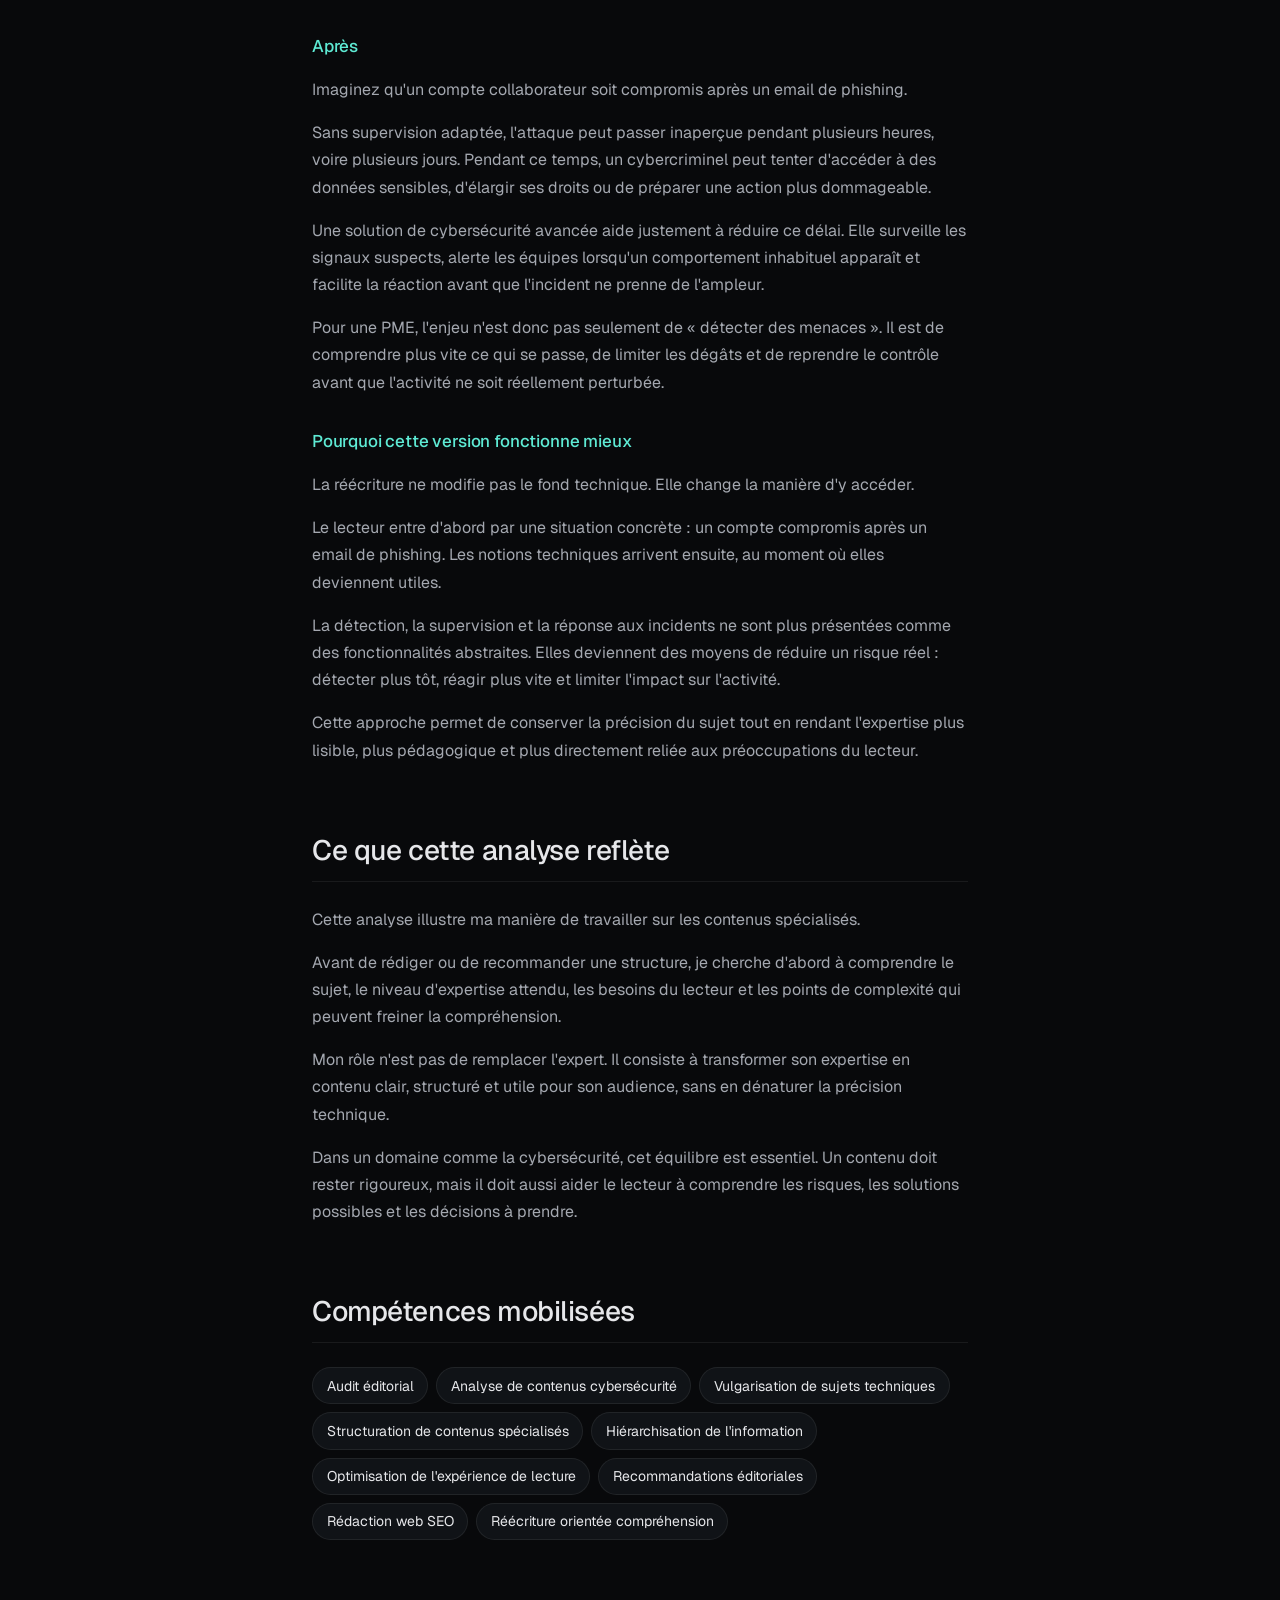
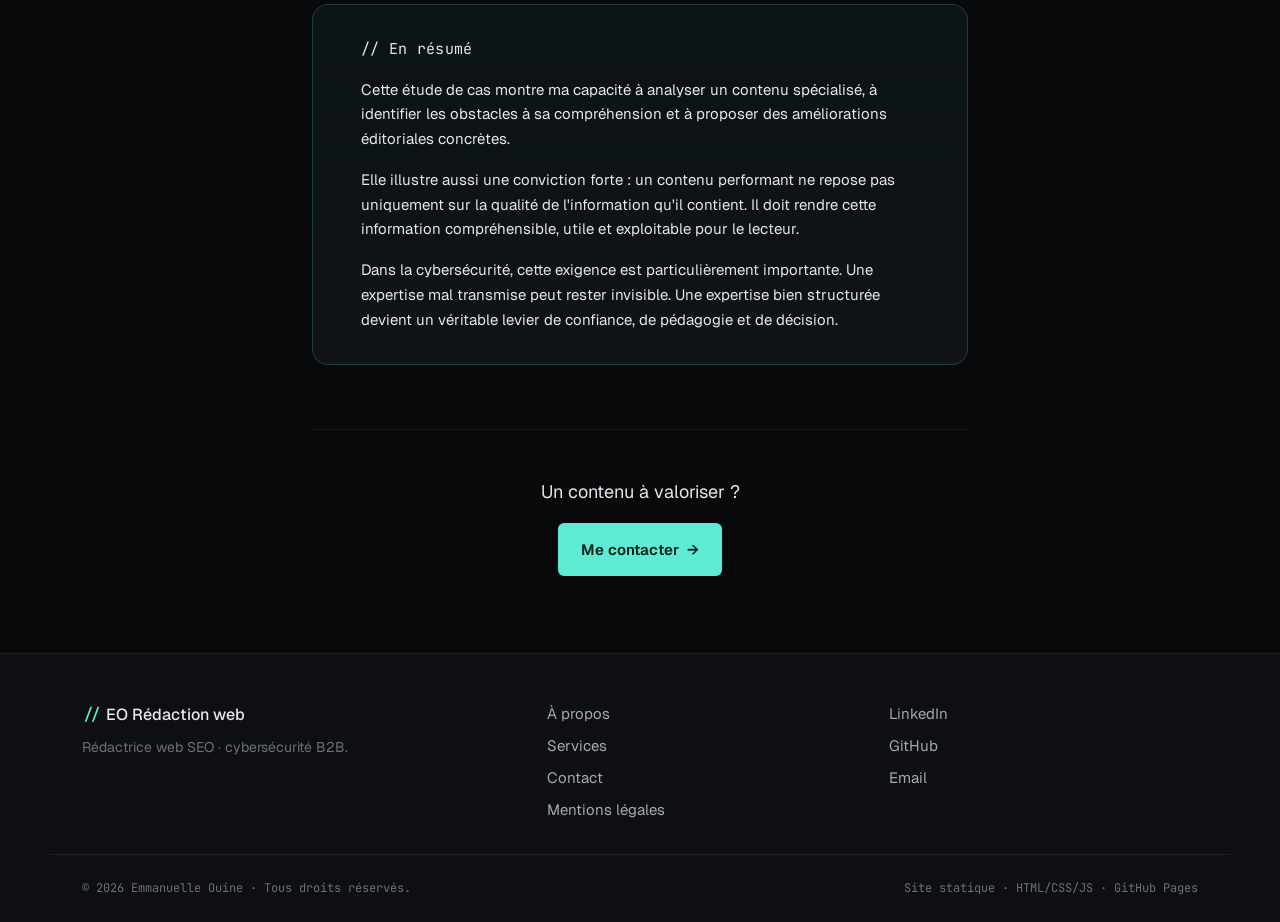
==== commit 2db98784: "Update etude-de-cas.html" ====
--- a/etude-de-cas.html
+++ b/etude-de-cas.html
@@ -409,8 +409,9 @@
       <nav class="footer-nav" aria-label="Liens secondaires">
         <a href="index.html#about">À propos</a>
         <a href="index.html#services">Services</a>
-        <a href="index.html#portfolio">Étude de cas</a>
-        <a href="index.html#contact">Contact</a>
+       <a href="#contact">Contact</a>
+        <a href="mentions-legales.html">Mentions légales</a>
+  
       </nav>
 
       <div class="footer-social">
@@ -430,5 +431,24 @@
   <script>
     document.getElementById('year').textContent = new Date().getFullYear();
   </script>
+    <!-- Protection anti-copie : désactivation du clic droit + watermark sur copie -->
+<script>
+  (function() {
+    var content = document.querySelector('.case-container');
+    if (!content) return;
+
+    content.addEventListener('contextmenu', function(e) {
+      e.preventDefault();
+    });
+
+    content.addEventListener('copy', function(e) {
+      var selection = document.getSelection().toString();
+      if (!selection) return;
+      var source = '\n\n— Source : ' + window.location.href + '\n© Emmanuelle Ouine — Tous droits réservés';
+      e.clipboardData.setData('text/plain', selection + source);
+      e.preventDefault();
+    });
+  })();
+</script>
 </body>
 </html>
--- a/assets/css/style.css
+++ b/assets/css/style.css
@@ -187,6 +187,18 @@
   font-size: 1.125rem;
   color: var(--color-text);
   margin-bottom: var(--space-3);
+}
+
+.col-content p {
+  margin-bottom: var(--space-3);
+}
+
+.col-content p.quiet:first-of-type {
+  margin-top: var(--space-4);
+
+}
+.col-content {
+  text-align: justify;
 }
 
 .quiet {
@@ -1591,7 +1603,9 @@
 /* Appliqué uniquement sur le contenu des articles, pas sur le reste du portfolio */
 
 .article-content,
-.article-content * {
+.article-content *,
+.case-container,
+.case-container * {
   -webkit-user-select: none;
   -moz-user-select: none;
   -ms-user-select: none;
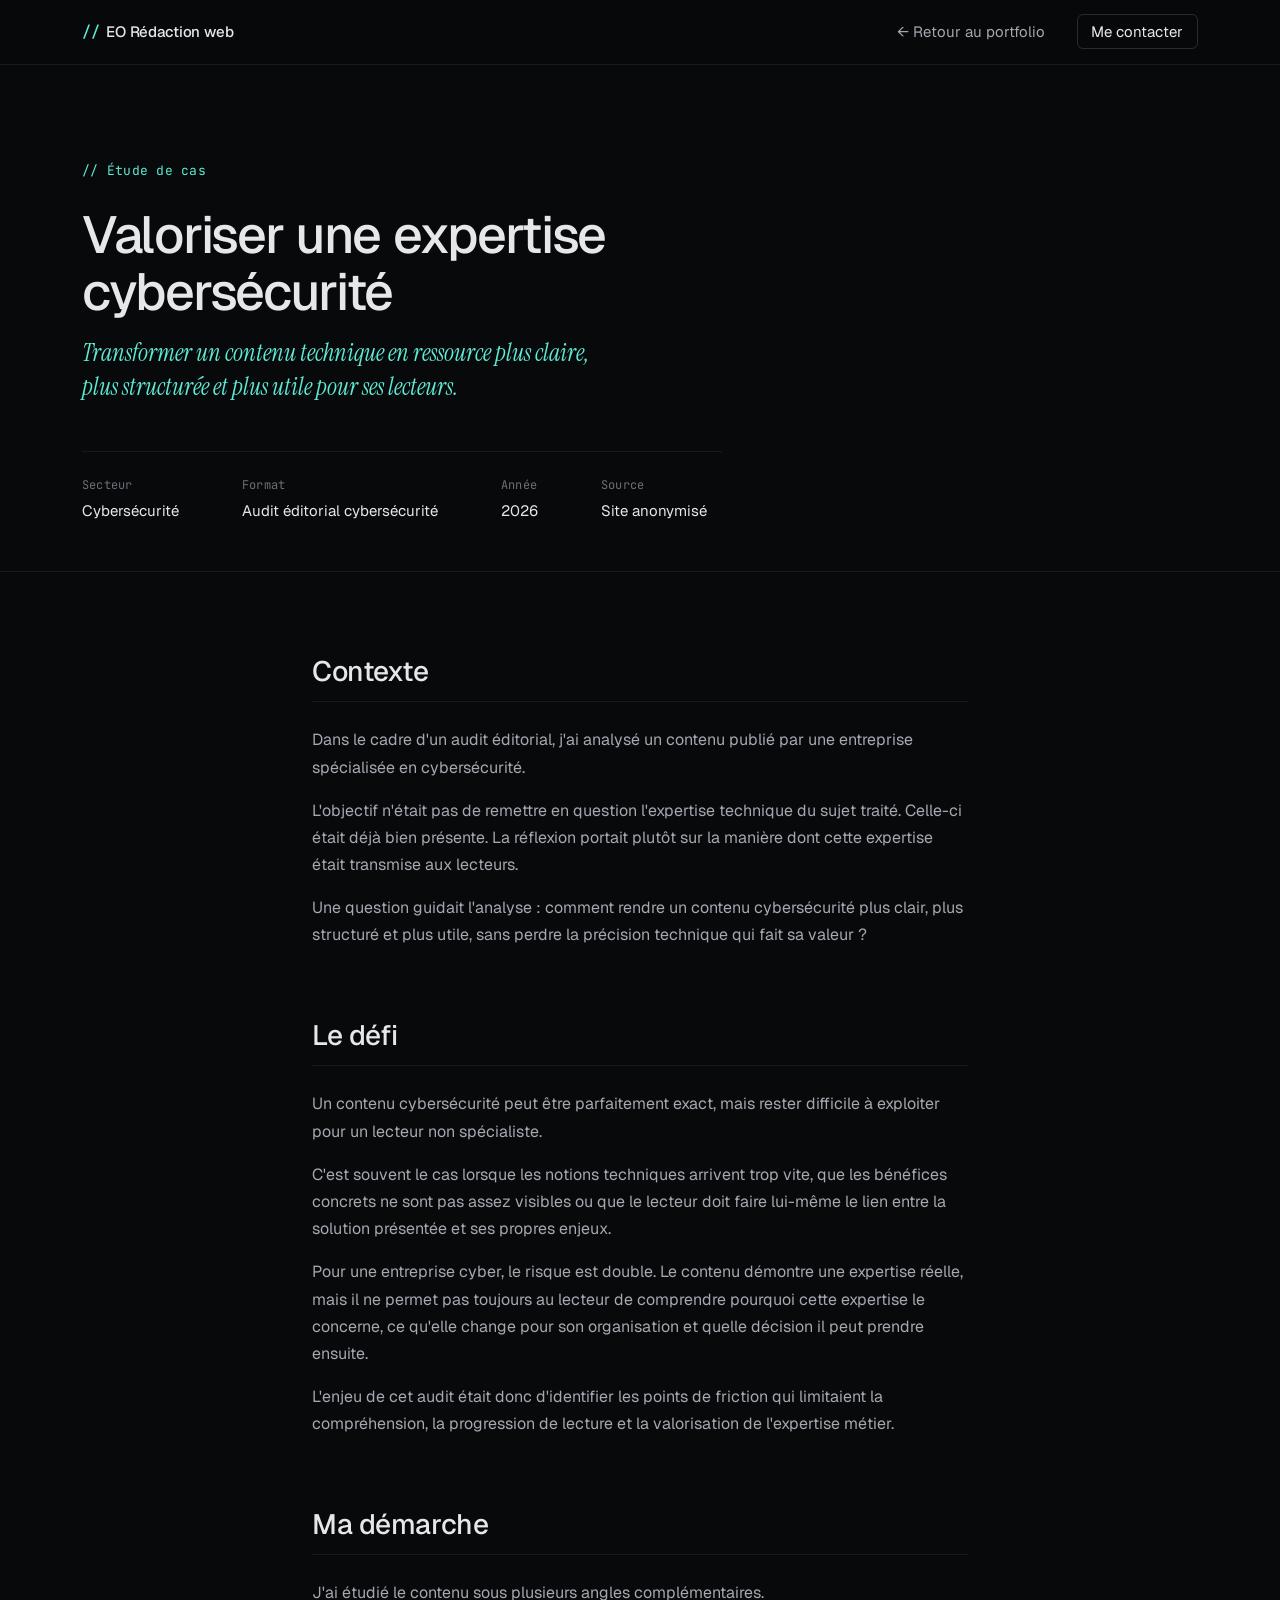
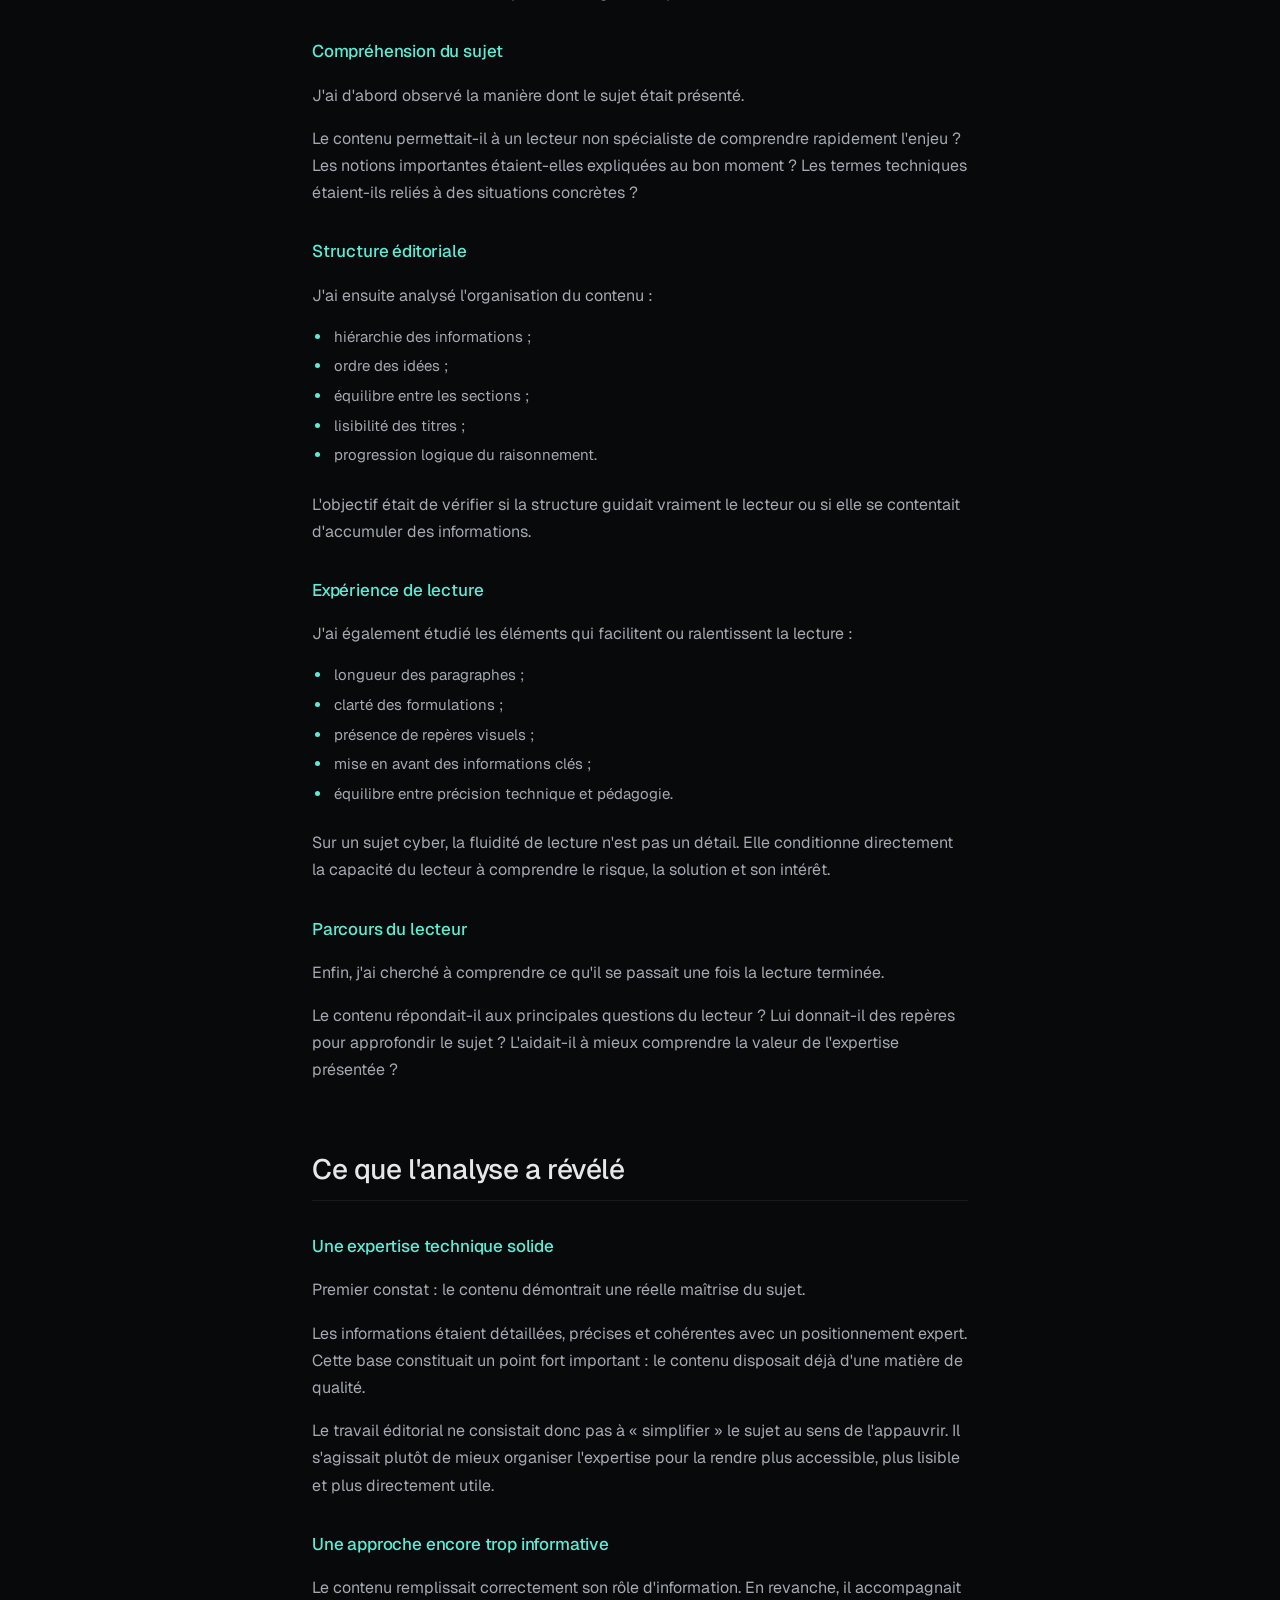
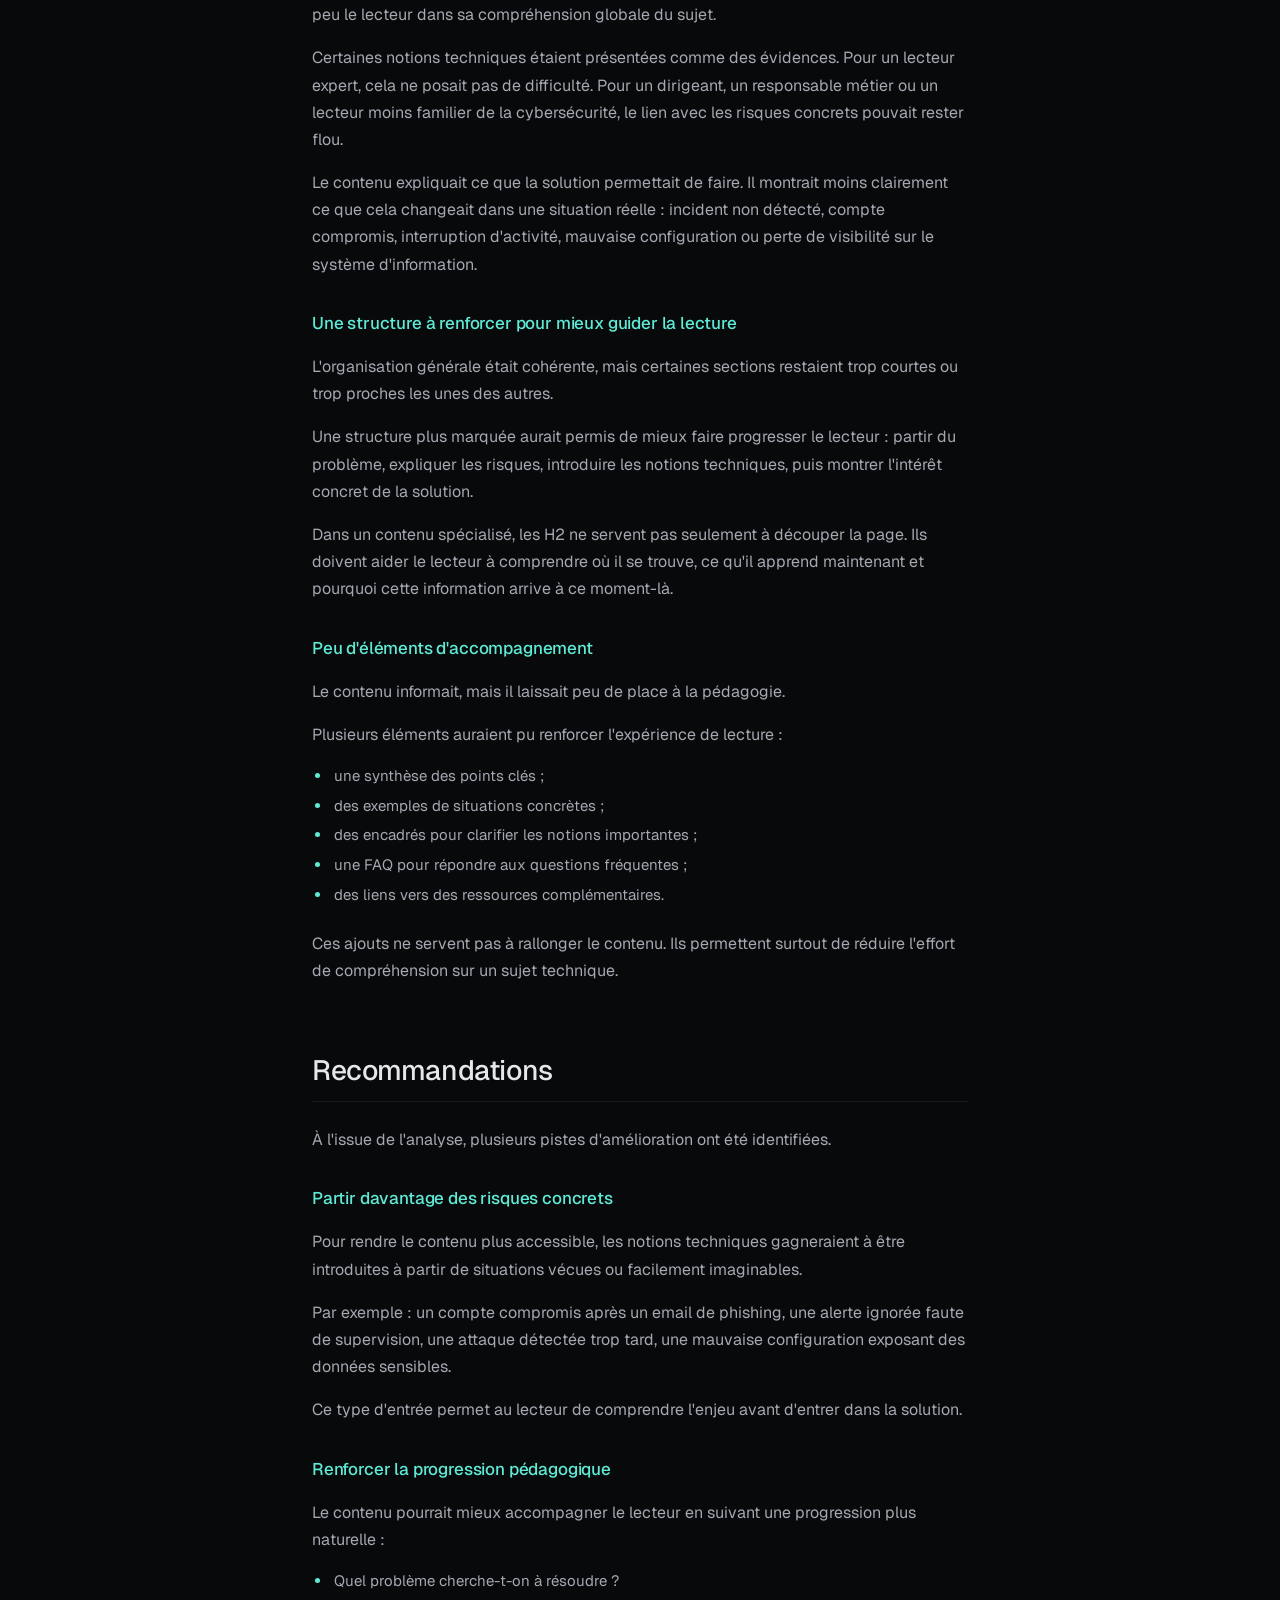
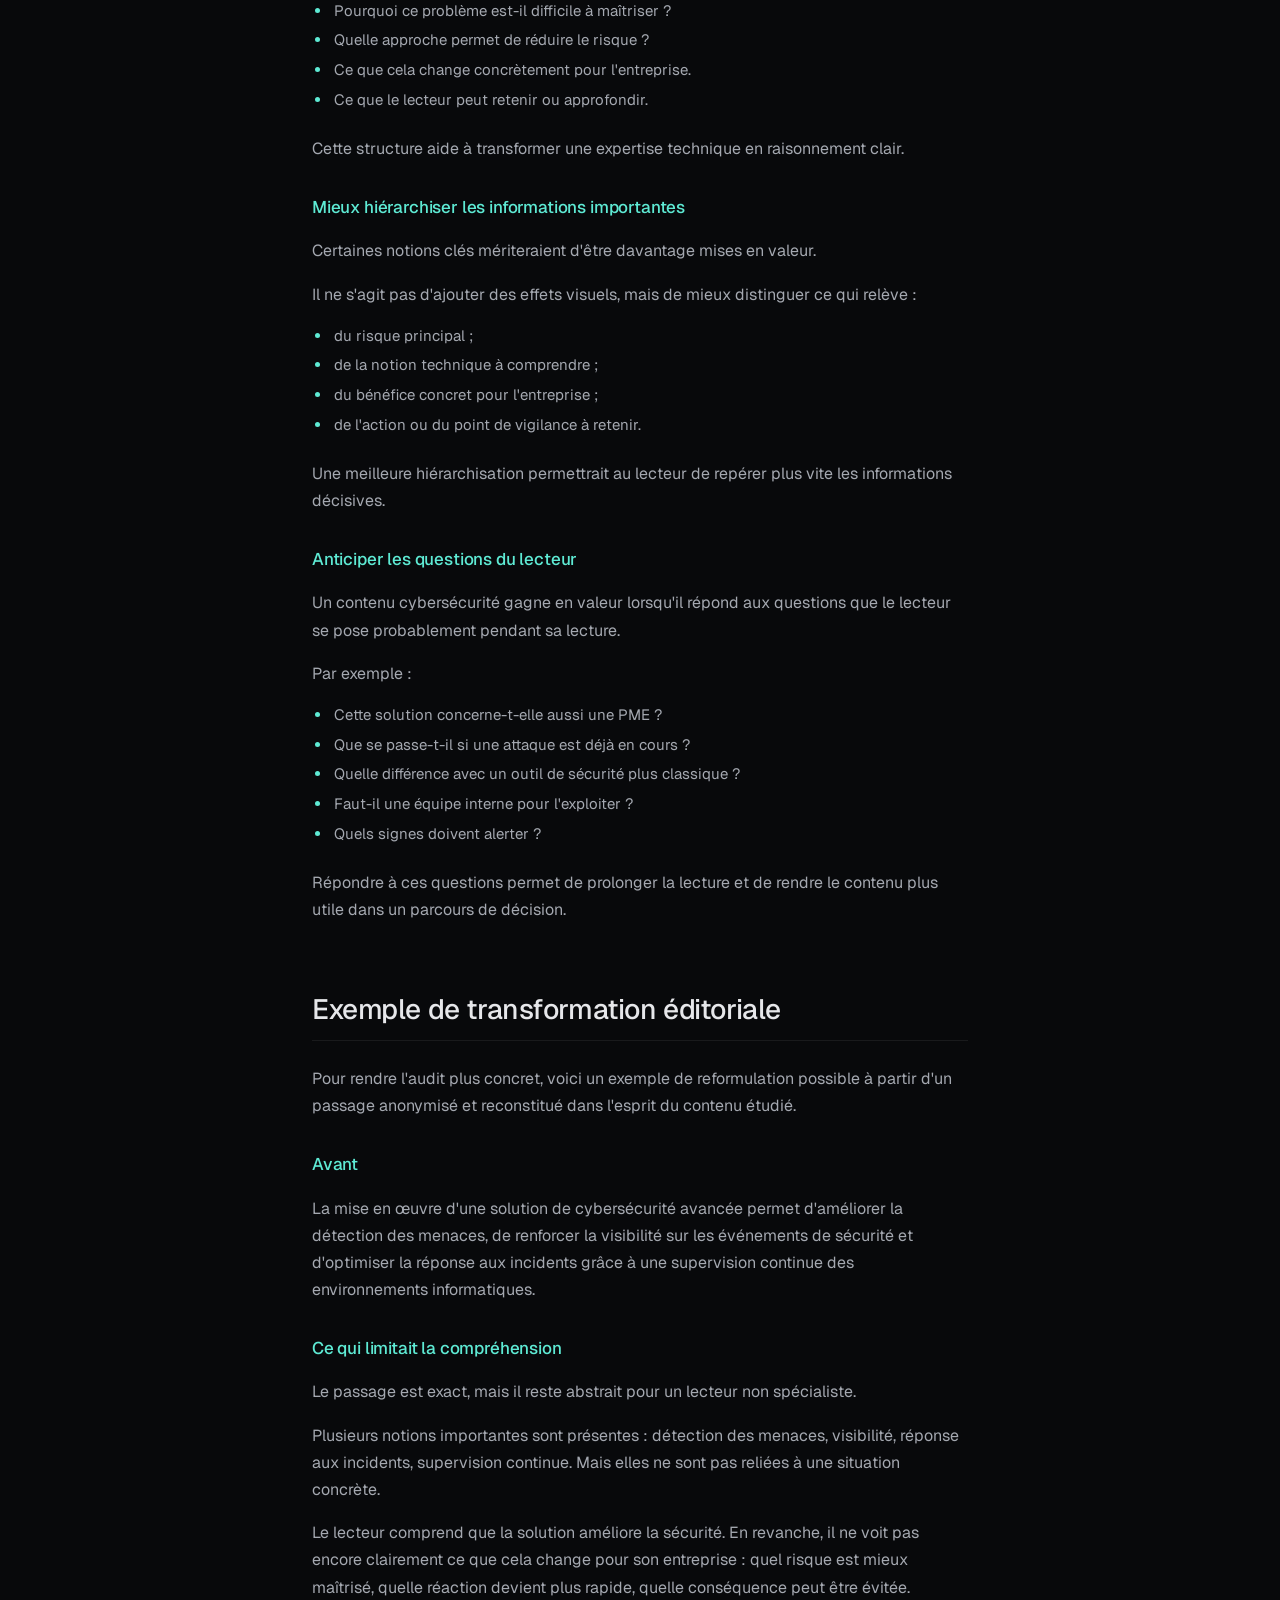
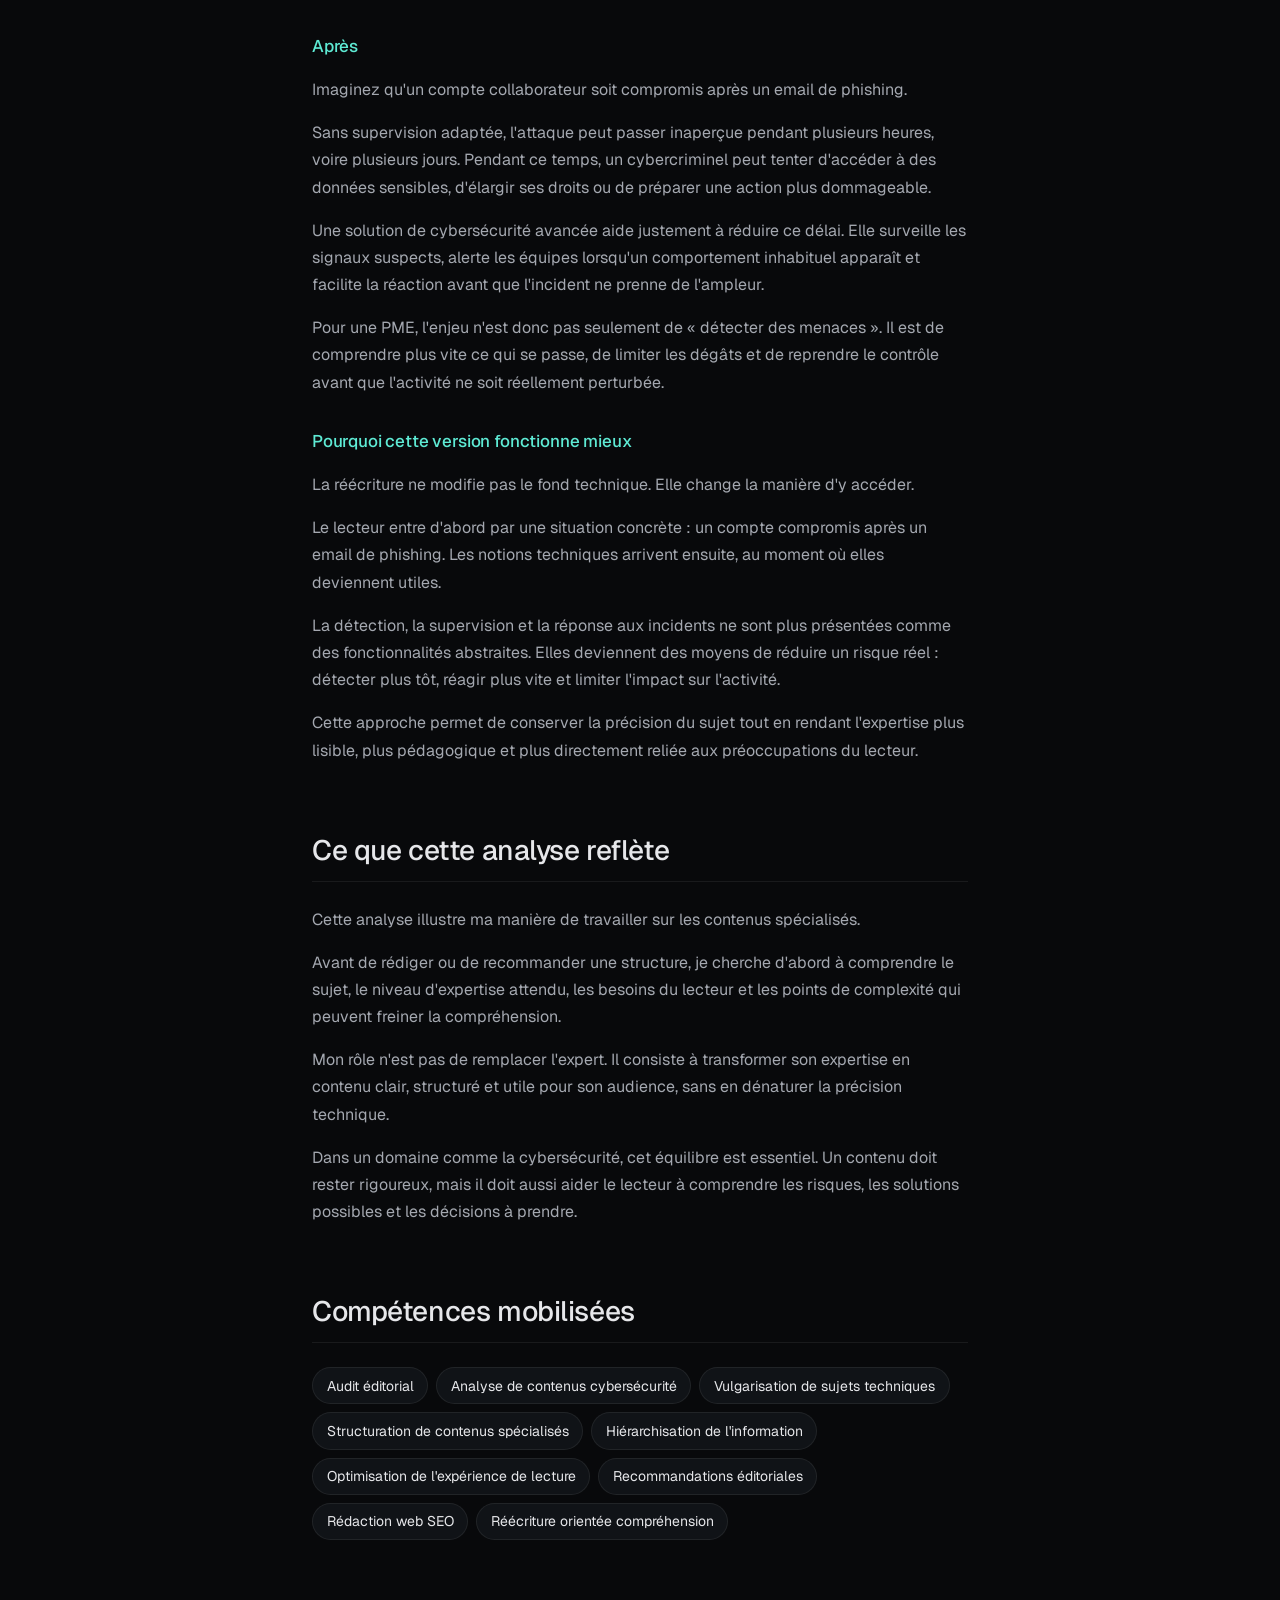
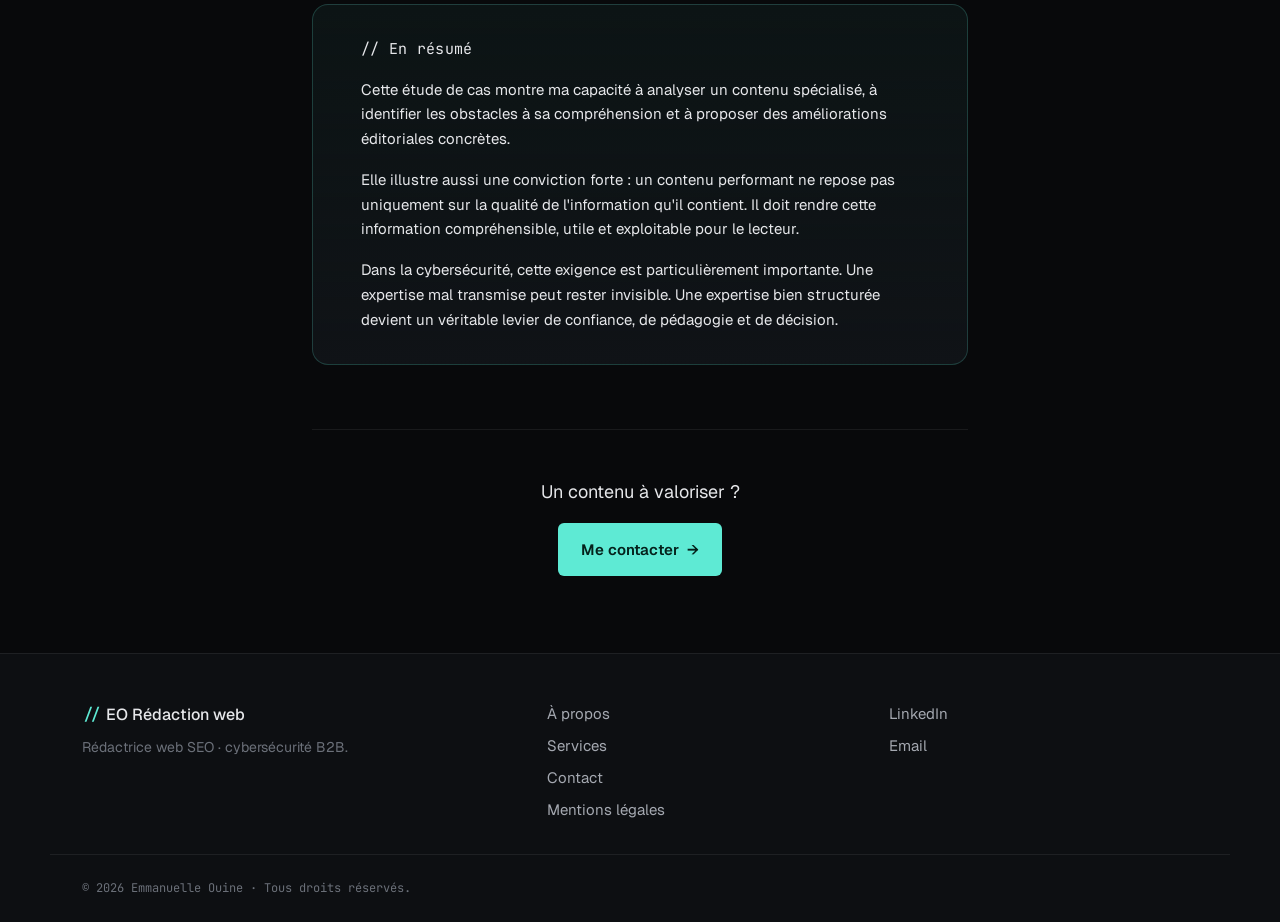
==== commit ee2930d7: "Update etude-de-cas.html" ====
--- a/etude-de-cas.html
+++ b/etude-de-cas.html
@@ -416,14 +416,14 @@
 
       <div class="footer-social">
         <a href="https://www.linkedin.com/in/emmanuelle-ouine-redactrice-web-seo" target="_blank" rel="noopener">LinkedIn</a>
-        <a href="https://github.com/eo-redactrice-web" target="_blank" rel="noopener">GitHub</a>
+     
         <a href="mailto:e.o.redactriceweb@gmail.com">Email</a>
       </div>
     </div>
 
     <div class="container footer-bottom">
       <p>© <span id="year"></span> Emmanuelle Ouine · Tous droits réservés.</p>
-      <p class="footer-tech">Site statique · HTML/CSS/JS · GitHub Pages</p>
+     
     </div>
   </footer>
 
